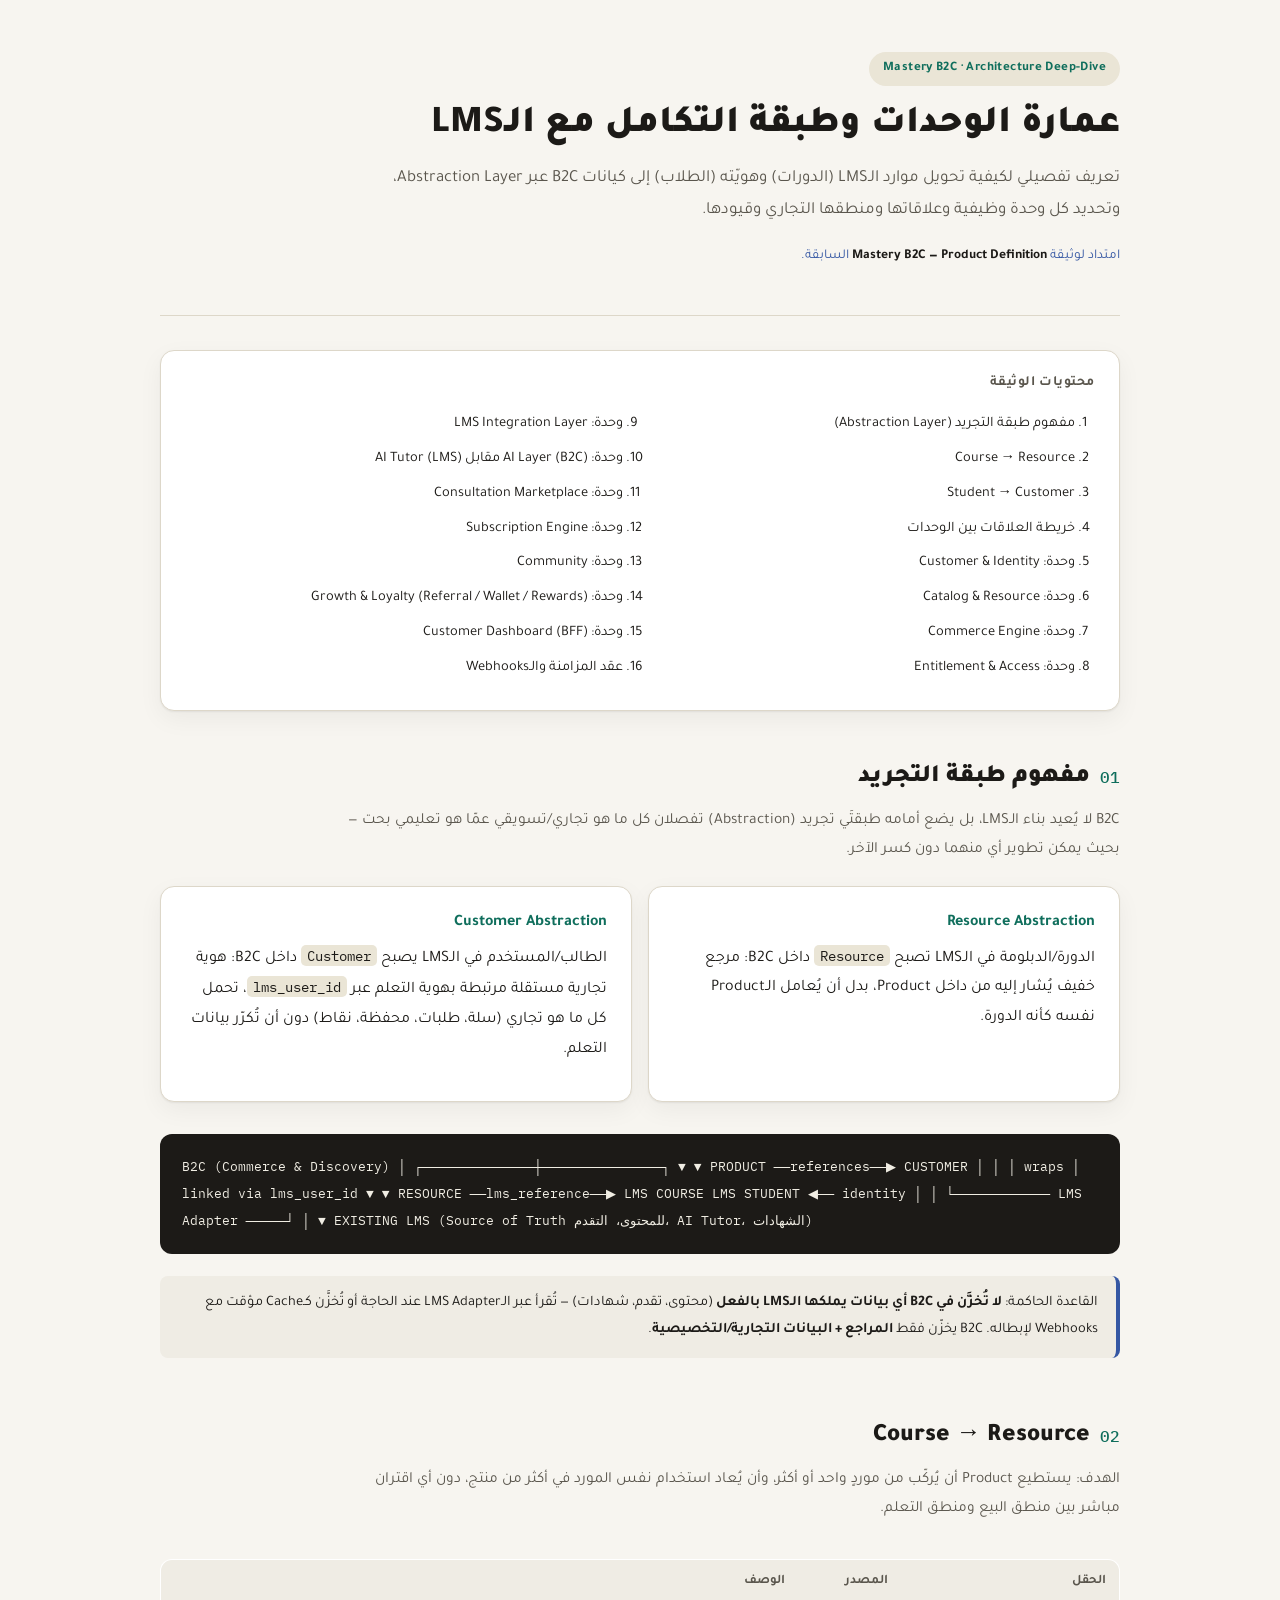
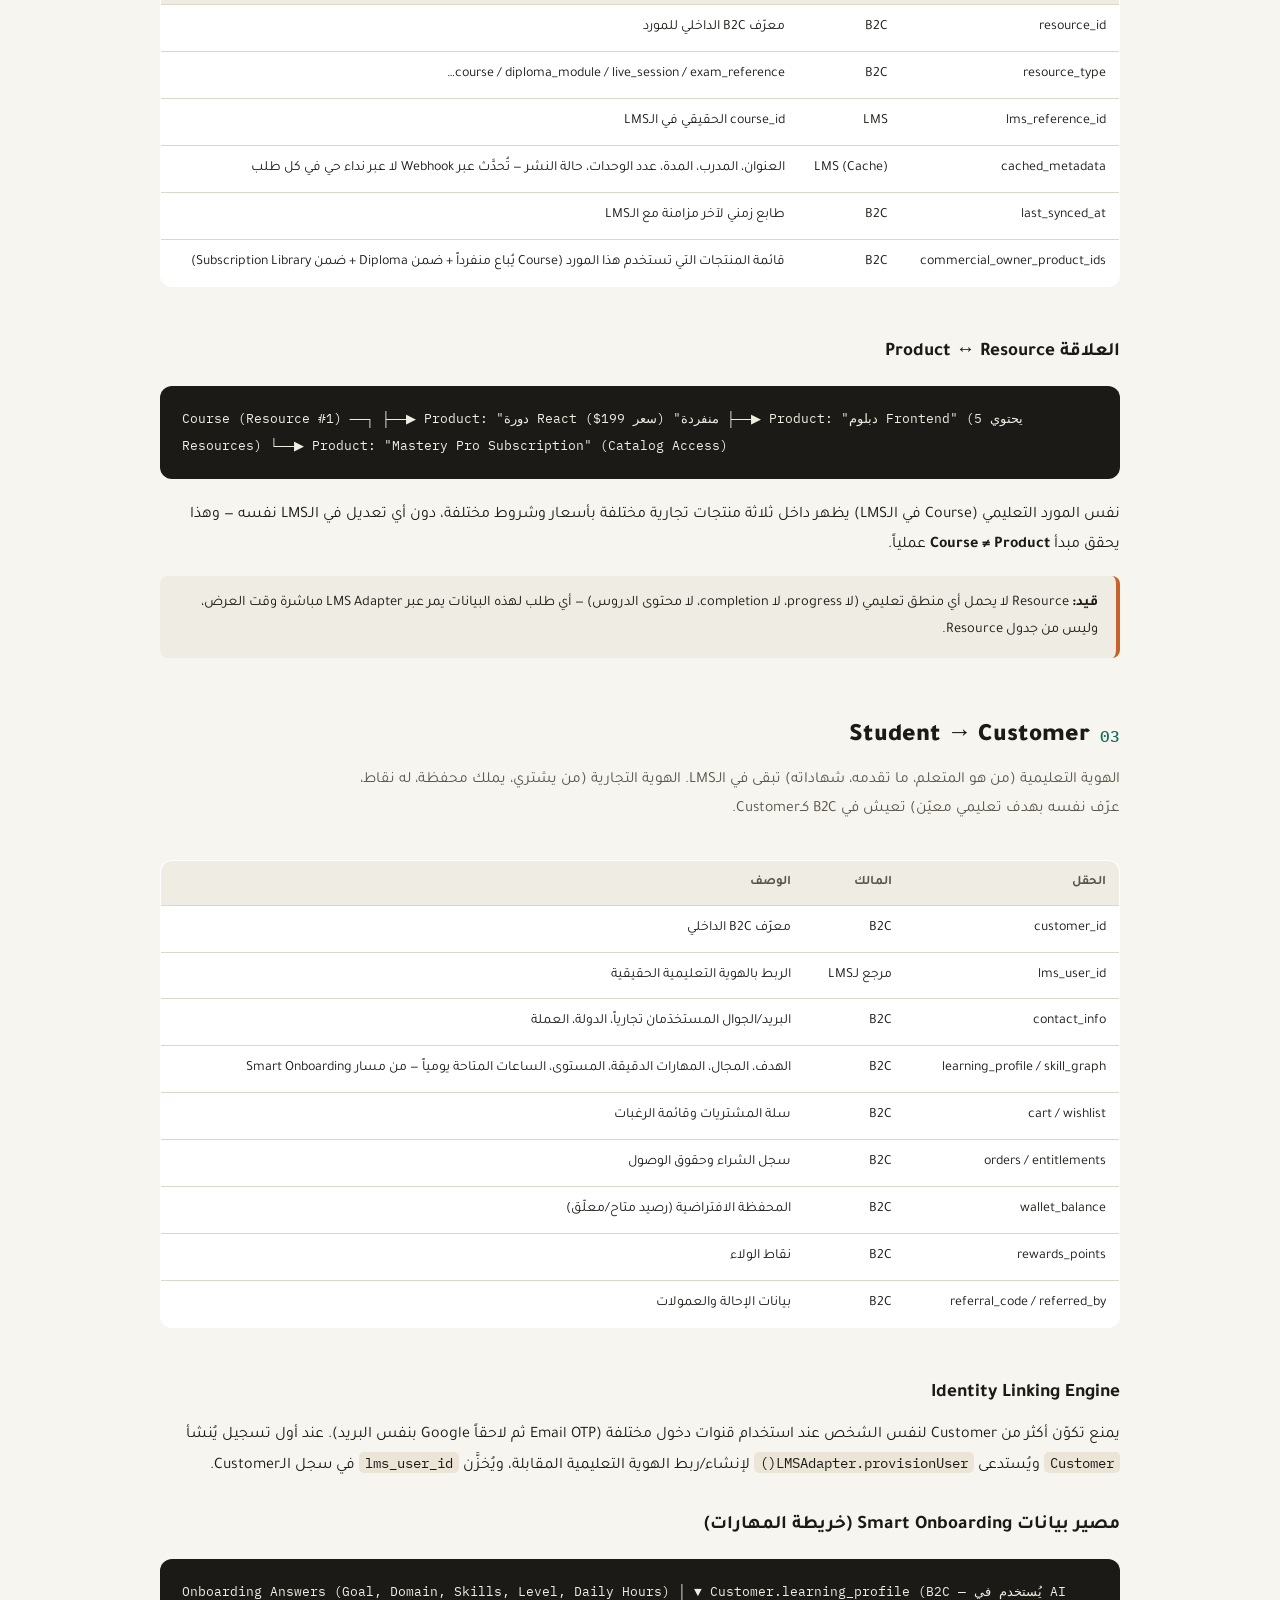
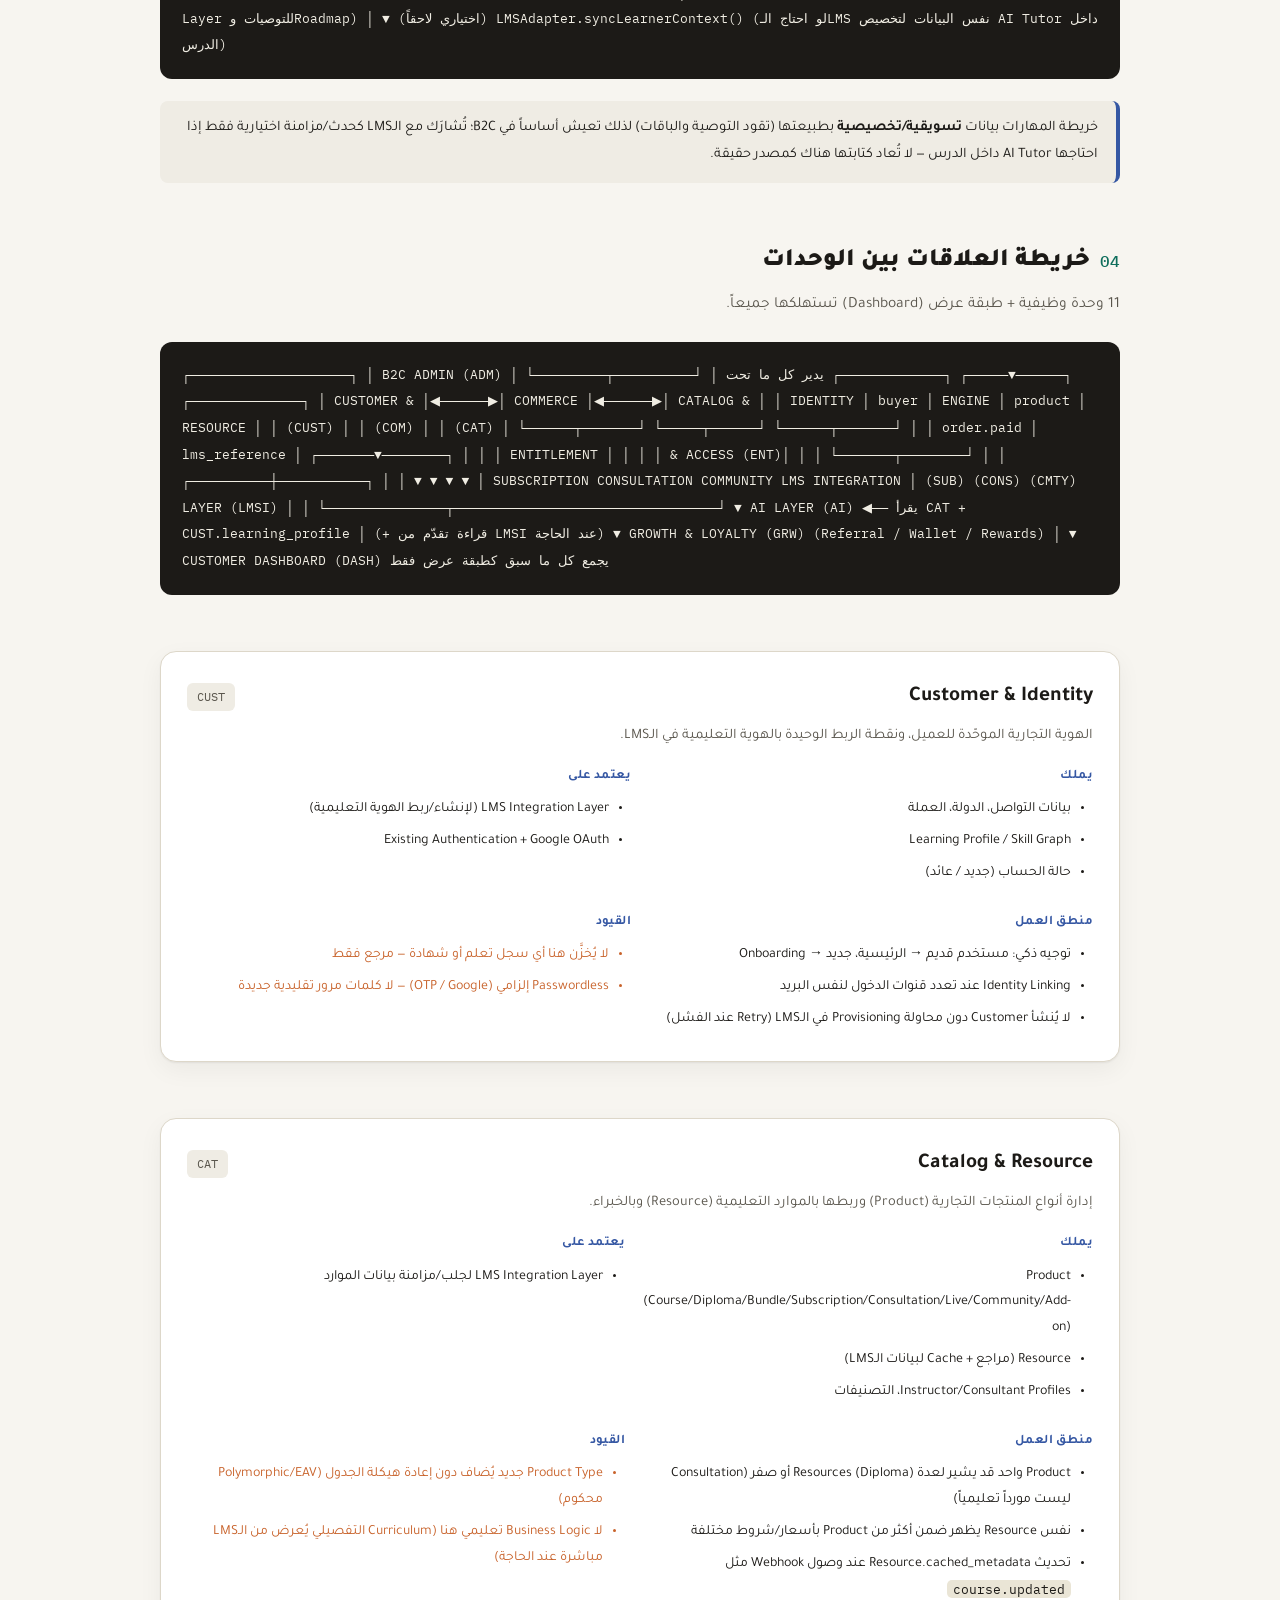
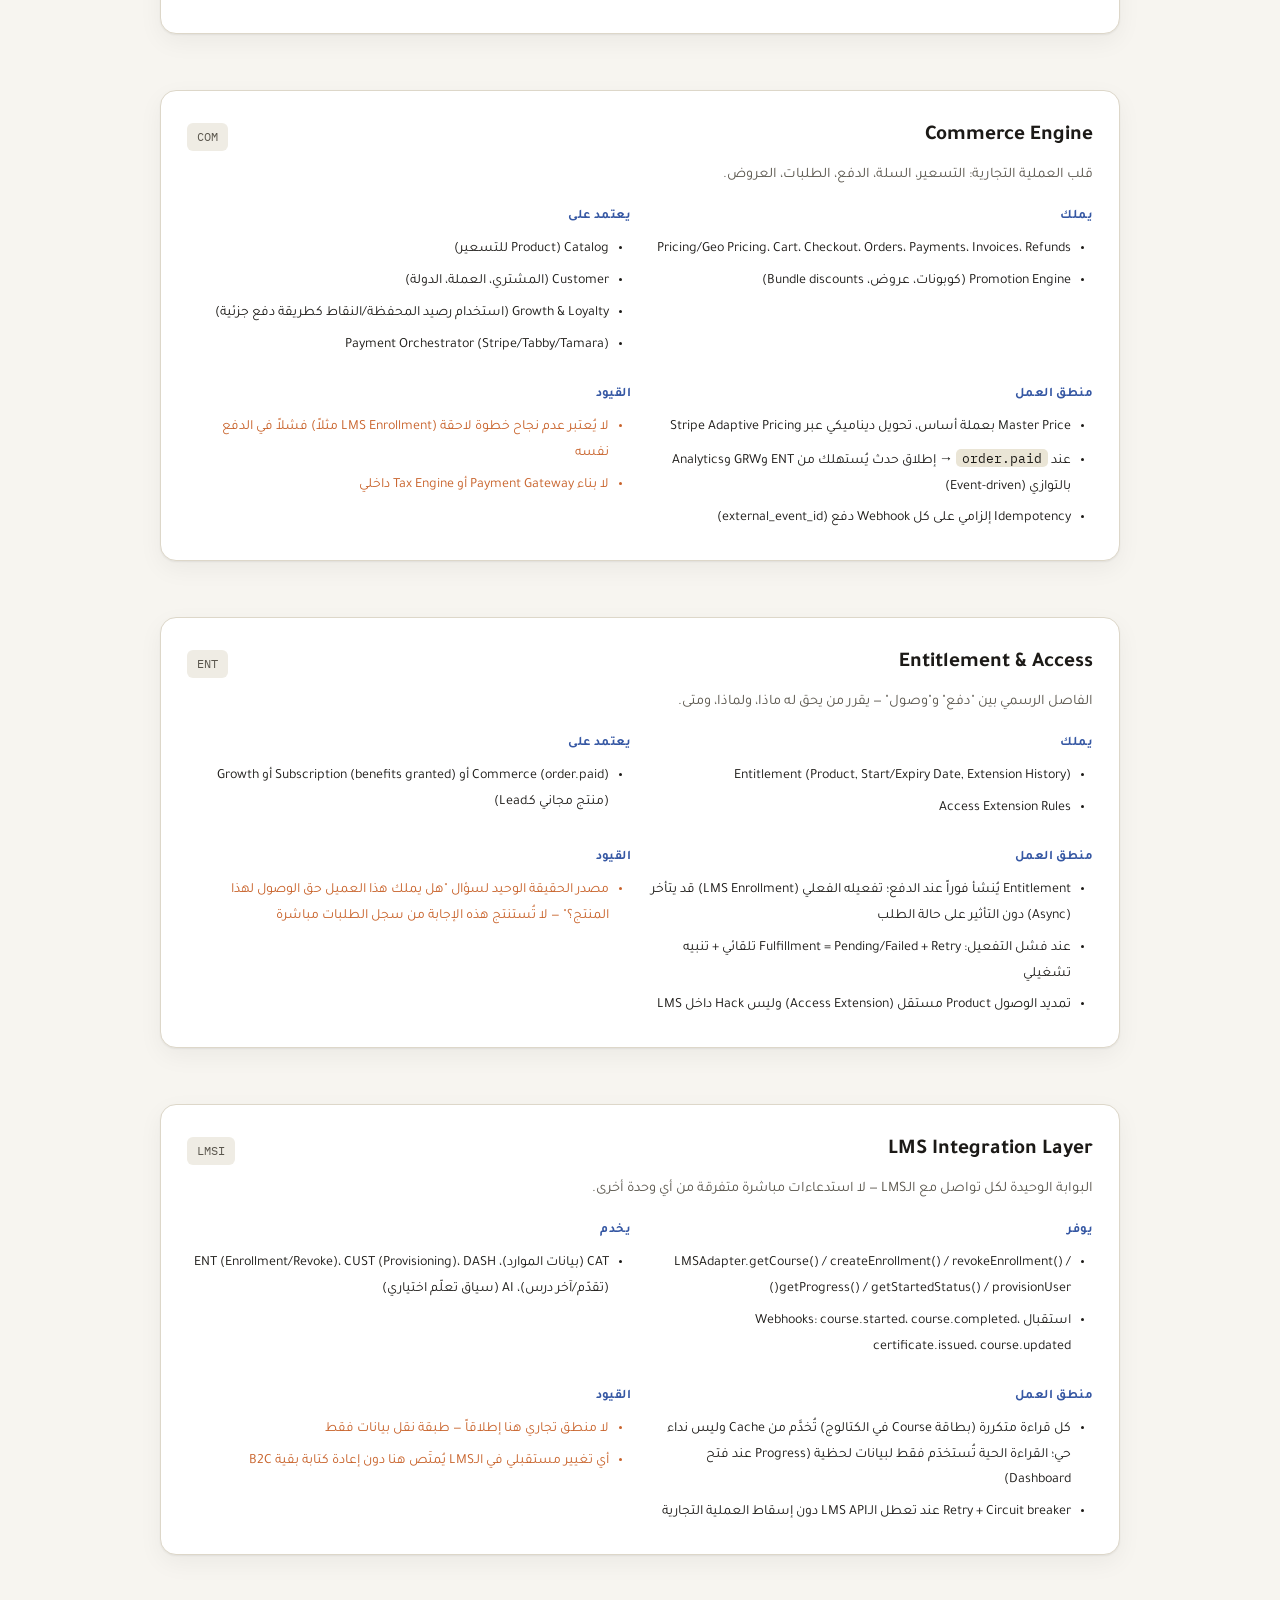
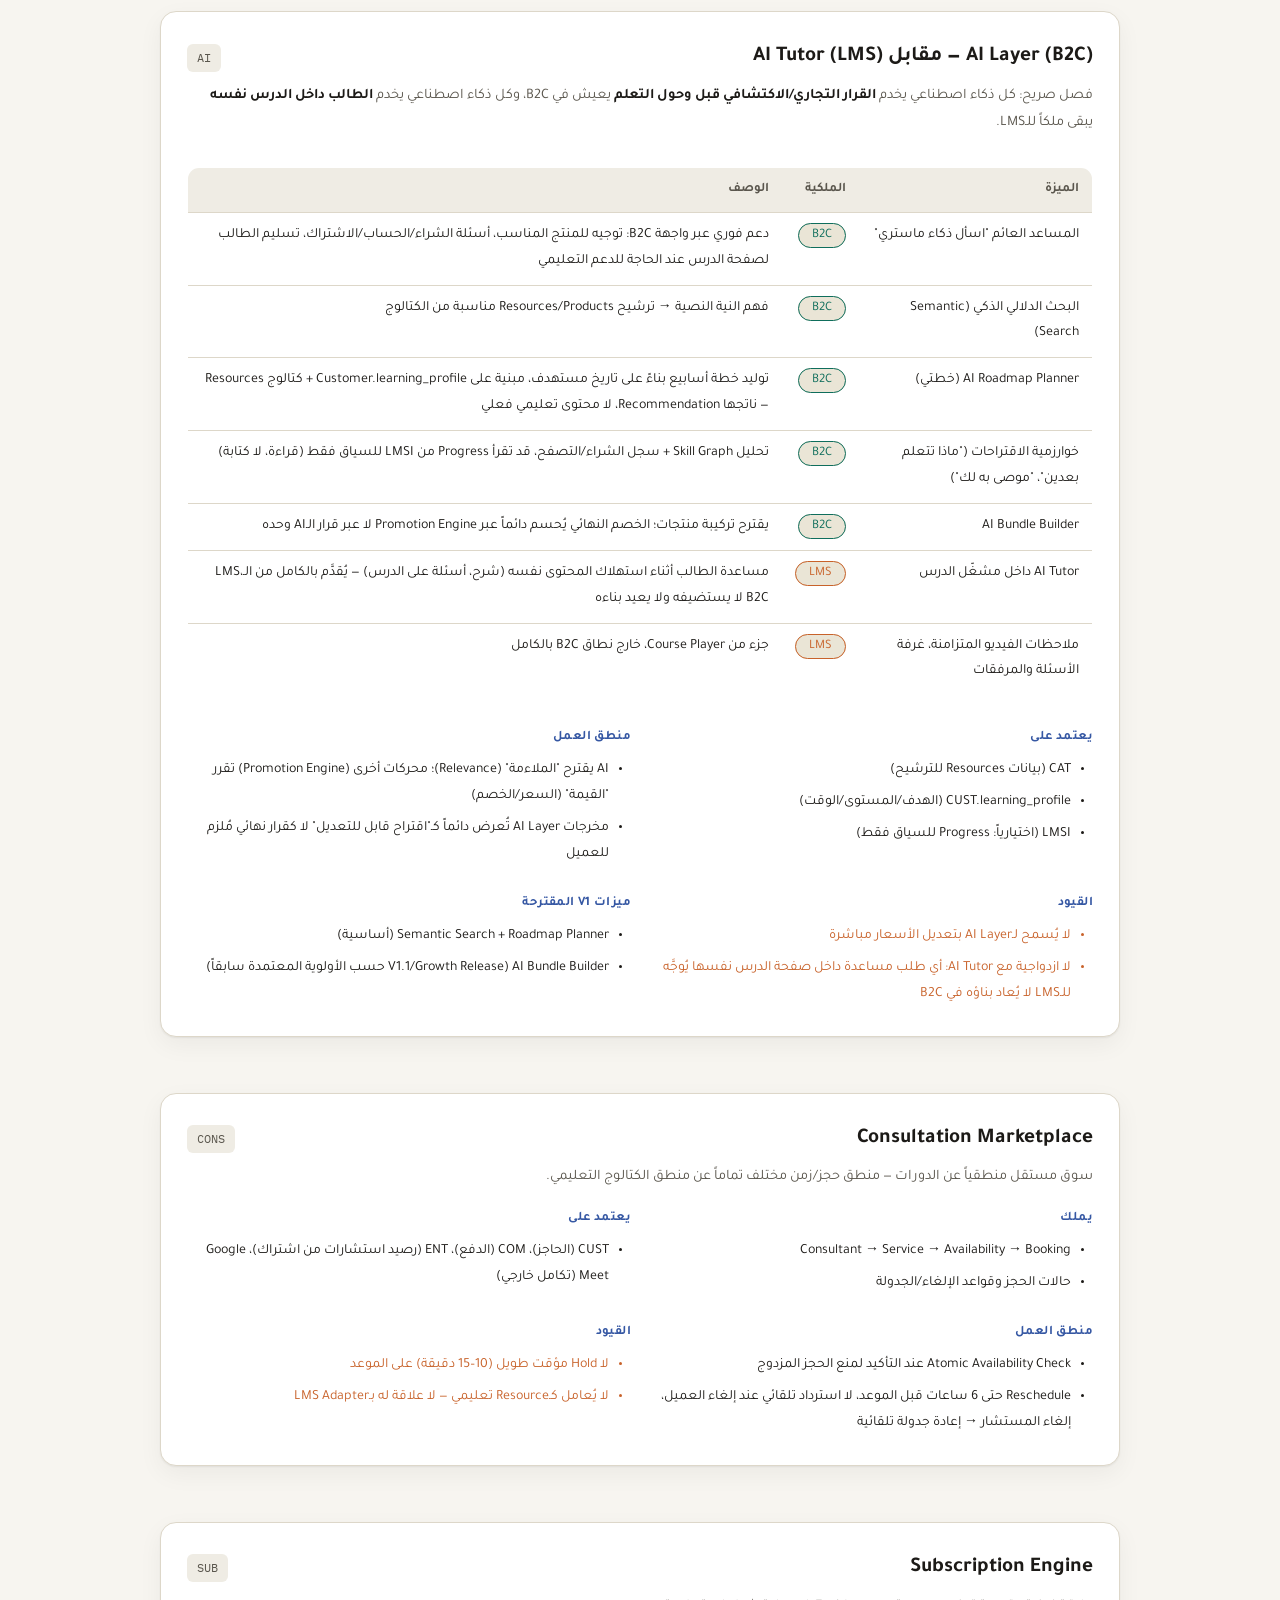
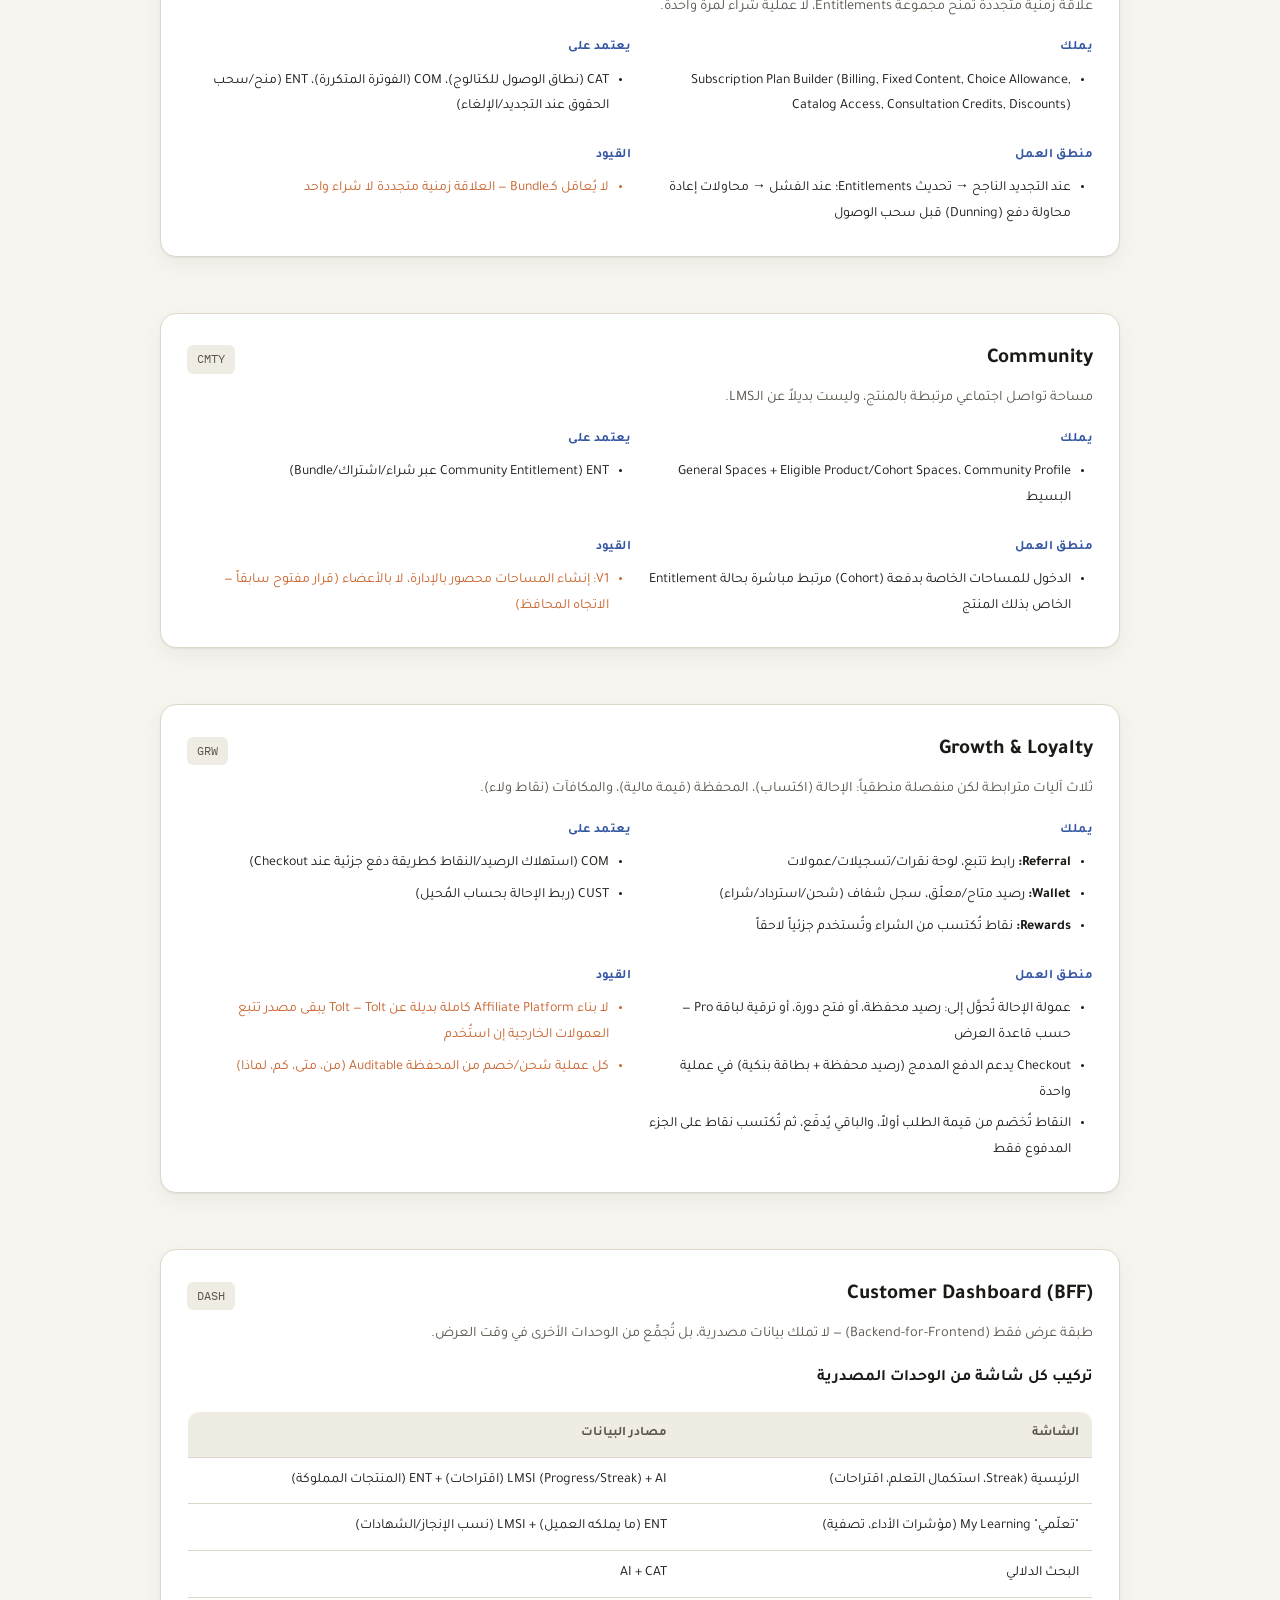
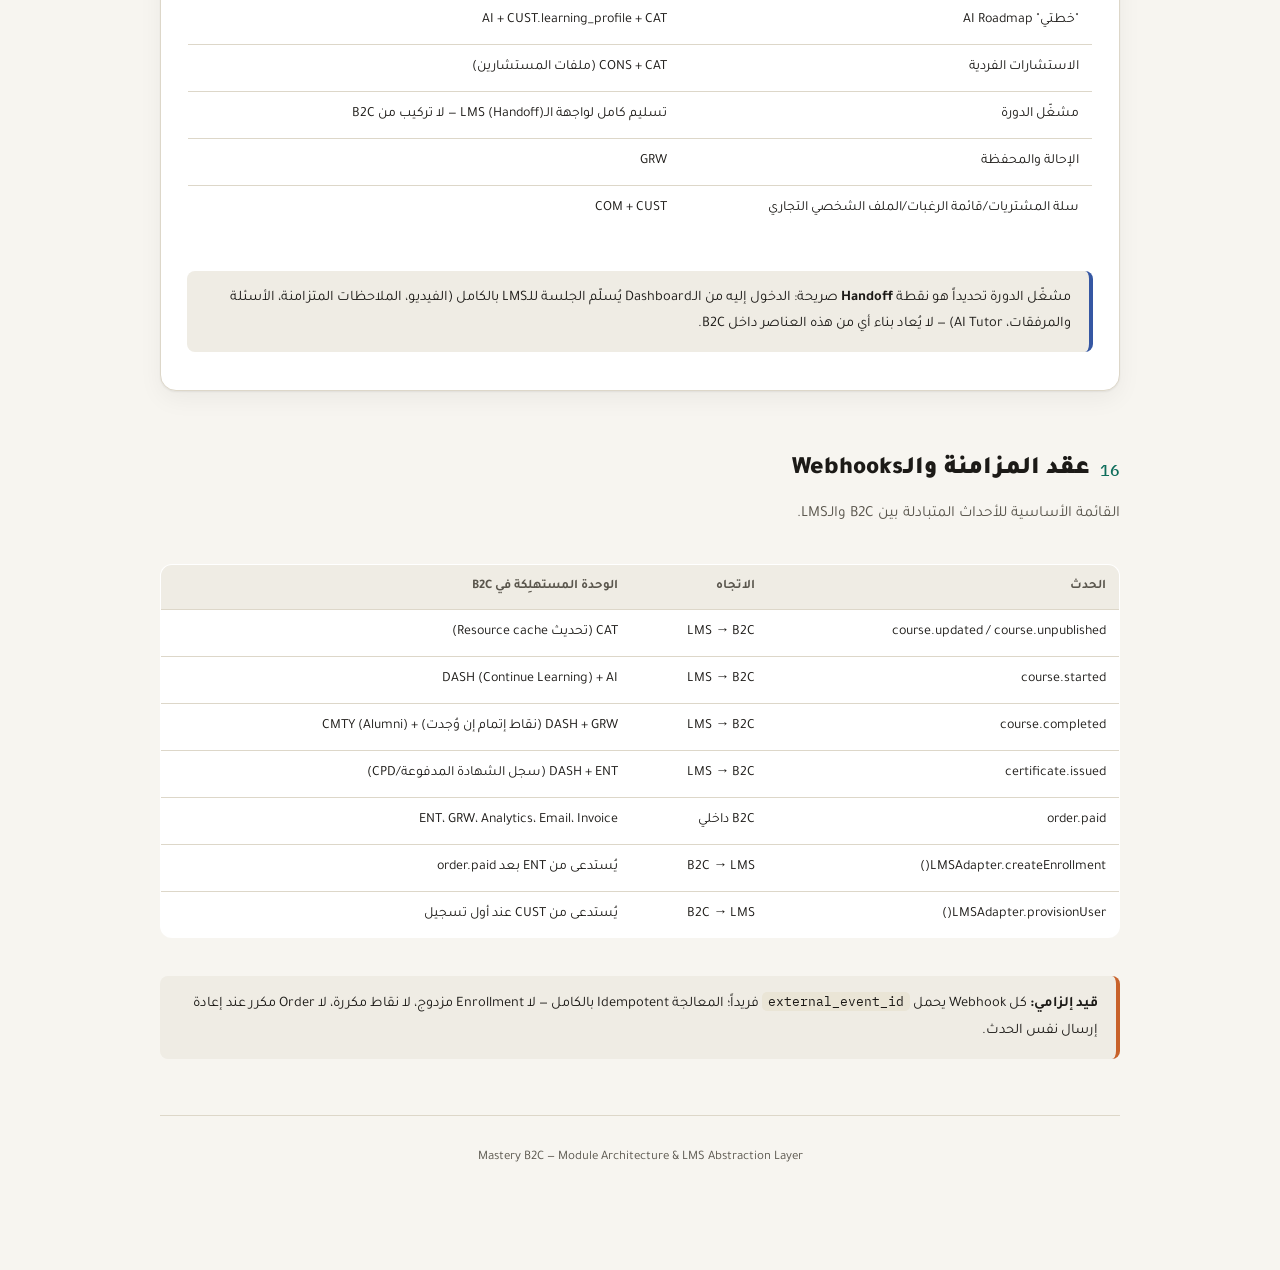
==== b2c/mastery-b2c-modules-architecture.html @ 983850b9 "adding b2c documents" ====
<!DOCTYPE html>
<html lang="ar" dir="rtl">
<head>
<meta charset="UTF-8">
<meta name="viewport" content="width=device-width, initial-scale=1.0">
<title>Mastery B2C — عمارة الوحدات وطبقة التكامل مع LMS</title>
<link rel="preconnect" href="https://fonts.googleapis.com">
<link rel="preconnect" href="https://fonts.gstatic.com" crossorigin>
<link href="https://fonts.googleapis.com/css2?family=Tajawal:wght@400;500;700;900&family=IBM+Plex+Mono:wght@400;500&display=swap" rel="stylesheet">
<style>
:root{
  --bg:#f7f5f0; --bg-elevated:#ffffff; --bg-soft:#efece4; --text:#1c1a17; --text-dim:#5a564d;
  --border:#ddd7c9; --accent:#0f6e5c; --accent-2:#c8622a; --accent-3:#3557a3; --chip-bg:#eae5d6;
  --code-bg:#1c1a17; --code-text:#f0ede3;
  --shadow: 0 1px 2px rgba(20,18,14,0.06), 0 8px 24px rgba(20,18,14,0.05);
}
:root:not([data-theme="light"]) { @media (prefers-color-scheme: dark){
  --bg:#15161a; --bg-elevated:#1d1f24; --bg-soft:#22242a; --text:#eceae4; --text-dim:#a5a29a;
  --border:#33353c; --accent:#3ecfa6; --accent-2:#f0925a; --accent-3:#87a6ee; --chip-bg:#282a31;
  --code-bg:#0f1013; --code-text:#eceae4; --shadow: 0 1px 2px rgba(0,0,0,0.3), 0 8px 30px rgba(0,0,0,0.35);
}}
:root[data-theme="dark"]{
  --bg:#15161a; --bg-elevated:#1d1f24; --bg-soft:#22242a; --text:#eceae4; --text-dim:#a5a29a;
  --border:#33353c; --accent:#3ecfa6; --accent-2:#f0925a; --accent-3:#87a6ee; --chip-bg:#282a31;
  --code-bg:#0f1013; --code-text:#eceae4; --shadow: 0 1px 2px rgba(0,0,0,0.3), 0 8px 30px rgba(0,0,0,0.35);
}
*{box-sizing:border-box;}
html,body{margin:0;padding:0;}
body{background:var(--bg);color:var(--text);font-family:'Tajawal','Segoe UI',sans-serif;line-height:1.85;font-size:16px;-webkit-font-smoothing:antialiased;}
.wrap{max-width:1000px;margin:0 auto;padding:0 20px 100px;}
header.hero{padding:52px 0 32px;border-bottom:1px solid var(--border);margin-bottom:34px;}
.kicker{display:inline-block;font-size:13px;font-weight:700;letter-spacing:.03em;color:var(--accent);background:var(--chip-bg);padding:5px 14px;border-radius:999px;margin-bottom:16px;}
h1.title{font-size:clamp(26px,4vw,38px);font-weight:900;margin:0 0 12px;line-height:1.3;}
.subtitle{color:var(--text-dim);font-size:17px;max-width:760px;margin:0 0 18px;}
.linkback{font-size:13.5px;color:var(--accent-3);}
nav.toc{background:var(--bg-elevated);border:1px solid var(--border);border-radius:14px;padding:20px 24px;margin-bottom:44px;box-shadow:var(--shadow);}
nav.toc h2{font-size:14px;text-transform:uppercase;letter-spacing:.04em;color:var(--text-dim);margin:0 0 14px;}
nav.toc ol{columns:2;margin:0;padding-inline-start:20px;font-size:14.5px;}
nav.toc li{margin-bottom:8px;}
nav.toc a{color:var(--text);text-decoration:none;}
nav.toc a:hover{color:var(--accent);}
@media(max-width:640px){ nav.toc ol{columns:1;} }
section{margin-bottom:56px;}
h2.section-title{font-size:25px;font-weight:900;margin:0 0 6px;display:flex;align-items:center;gap:10px;}
h2.section-title .num{color:var(--accent);font-family:'IBM Plex Mono',monospace;font-size:16px;font-weight:500;}
.section-lede{color:var(--text-dim);font-size:15.5px;margin:0 0 22px;max-width:780px;}
h3{font-size:19px;font-weight:700;margin:26px 0 10px;}
h4{font-size:16px;font-weight:700;margin:0 0 4px;color:var(--text);}
p{margin:0 0 14px;}
ul,ol{padding-inline-start:22px;margin:0 0 16px;}
li{margin-bottom:6px;}
strong{color:var(--text);font-weight:700;}
em.term{font-style:normal;font-family:'IBM Plex Mono',monospace;font-size:.9em;background:var(--chip-bg);padding:1px 6px;border-radius:5px;}
.card{background:var(--bg-elevated);border:1px solid var(--border);border-radius:14px;padding:22px 24px;box-shadow:var(--shadow);margin-bottom:16px;}
.grid{display:grid;gap:16px;grid-template-columns:repeat(auto-fit,minmax(260px,1fr));}
.pill-row{display:flex;flex-wrap:wrap;gap:8px;margin:10px 0 18px;}
.pill{background:var(--chip-bg);border:1px solid var(--border);padding:5px 13px;border-radius:999px;font-size:13px;color:var(--text-dim);}
.pill.b2c{border-color:var(--accent);color:var(--accent);}
.pill.lms{border-color:var(--accent-2);color:var(--accent-2);}
table{width:100%;border-collapse:collapse;margin:14px 0 22px;font-size:14px;background:var(--bg-elevated);border:1px solid var(--border);border-radius:12px;overflow:hidden;}
th,td{padding:10px 13px;text-align:right;border-bottom:1px solid var(--border);vertical-align:top;}
th{background:var(--bg-soft);font-weight:700;font-size:13px;color:var(--text-dim);}
tr:last-child td{border-bottom:none;}
.table-scroll{overflow-x:auto;border-radius:12px;}
.flow{background:var(--code-bg);color:var(--code-text);border-radius:12px;padding:20px 22px;font-family:'IBM Plex Mono',monospace;font-size:13px;line-height:2.05;overflow-x:auto;margin:16px 0 22px;direction:ltr;text-align:left;}
.flow .arrow{color:var(--accent);}
.note{border-inline-start:4px solid var(--accent-3);background:var(--bg-soft);padding:14px 18px;border-radius:8px;font-size:14.5px;margin:16px 0;}
.warn{border-inline-start:4px solid var(--accent-2);background:var(--bg-soft);padding:14px 18px;border-radius:8px;font-size:14.5px;margin:16px 0;}
footer{text-align:center;color:var(--text-dim);font-size:13px;padding-top:30px;border-top:1px solid var(--border);}

.module{background:var(--bg-elevated);border:1px solid var(--border);border-radius:16px;padding:26px 26px 22px;box-shadow:var(--shadow);margin-bottom:22px;}
.module-head{display:flex;align-items:center;justify-content:space-between;flex-wrap:wrap;gap:10px;margin-bottom:6px;}
.module-head h3{margin:0;font-size:21px;}
.module-code{font-family:'IBM Plex Mono',monospace;font-size:12px;color:var(--text-dim);background:var(--bg-soft);padding:3px 10px;border-radius:6px;}
.module-purpose{color:var(--text-dim);font-size:14.5px;margin-bottom:16px;}
.module-grid{display:grid;grid-template-columns:1fr 1fr;gap:18px;}
@media(max-width:680px){.module-grid{grid-template-columns:1fr;}}
.module-block h4{color:var(--accent-3);font-size:13px;text-transform:uppercase;letter-spacing:.03em;margin-bottom:8px;}
.module-block ul{margin-bottom:0;font-size:14px;}
.constraint{color:var(--accent-2);}
</style>
</head>
<body>
<div class="wrap">

<header class="hero">
  <span class="kicker">Mastery B2C · Architecture Deep-Dive</span>
  <h1 class="title">عمارة الوحدات وطبقة التكامل مع الـLMS</h1>
  <p class="subtitle">تعريف تفصيلي لكيفية تحويل موارد الـLMS (الدورات) وهويّته (الطلاب) إلى كيانات B2C عبر Abstraction Layer، وتحديد كل وحدة وظيفية وعلاقاتها ومنطقها التجاري وقيودها.</p>
  <p class="linkback">امتداد لوثيقة <strong>Mastery B2C — Product Definition</strong> السابقة.</p>
</header>

<nav class="toc">
  <h2>محتويات الوثيقة</h2>
  <ol>
    <li><a href="#concept">مفهوم طبقة التجريد (Abstraction Layer)</a></li>
    <li><a href="#resource">Course → Resource</a></li>
    <li><a href="#customer">Student → Customer</a></li>
    <li><a href="#map">خريطة العلاقات بين الوحدات</a></li>
    <li><a href="#m-cust">وحدة: Customer &amp; Identity</a></li>
    <li><a href="#m-cat">وحدة: Catalog &amp; Resource</a></li>
    <li><a href="#m-com">وحدة: Commerce Engine</a></li>
    <li><a href="#m-ent">وحدة: Entitlement &amp; Access</a></li>
    <li><a href="#m-lms">وحدة: LMS Integration Layer</a></li>
    <li><a href="#m-ai">وحدة: AI Layer (B2C) مقابل AI Tutor (LMS)</a></li>
    <li><a href="#m-cons">وحدة: Consultation Marketplace</a></li>
    <li><a href="#m-sub">وحدة: Subscription Engine</a></li>
    <li><a href="#m-cmty">وحدة: Community</a></li>
    <li><a href="#m-grw">وحدة: Growth &amp; Loyalty (Referral / Wallet / Rewards)</a></li>
    <li><a href="#m-dash">وحدة: Customer Dashboard (BFF)</a></li>
    <li><a href="#sync">عقد المزامنة والـWebhooks</a></li>
  </ol>
</nav>

<section id="concept">
  <h2 class="section-title"><span class="num">01</span> مفهوم طبقة التجريد</h2>
  <p class="section-lede">B2C لا يُعيد بناء الـLMS، بل يضع أمامه طبقتَي تجريد (Abstraction) تفصلان كل ما هو تجاري/تسويقي عمّا هو تعليمي بحت — بحيث يمكن تطوير أي منهما دون كسر الآخر.</p>

  <div class="grid">
    <div class="card">
      <h4 style="color:var(--accent)">Resource Abstraction</h4>
      <p>الدورة/الدبلومة في الـLMS تصبح <em class="term">Resource</em> داخل B2C: مرجع خفيف يُشار إليه من داخل Product، بدل أن يُعامل الـProduct نفسه كأنه الدورة.</p>
    </div>
    <div class="card">
      <h4 style="color:var(--accent)">Customer Abstraction</h4>
      <p>الطالب/المستخدم في الـLMS يصبح <em class="term">Customer</em> داخل B2C: هوية تجارية مستقلة مرتبطة بهوية التعلم عبر <em class="term">lms_user_id</em>، تحمل كل ما هو تجاري (سلة، طلبات، محفظة، نقاط) دون أن تُكرّر بيانات التعلم.</p>
    </div>
  </div>

  <div class="flow">                B2C (Commerce & Discovery)
                       │
        ┌──────────────┼───────────────┐
        ▼                              ▼
     PRODUCT  ──references──▶      CUSTOMER
        │                              │
        │ wraps                       │ linked via lms_user_id
        ▼                              ▼
     RESOURCE ──lms_reference──▶   LMS COURSE      LMS STUDENT ◀── identity
        │                              │
        └──────────── LMS Adapter ─────┘
                       │
                       ▼
              EXISTING LMS (Source of Truth
              للمحتوى، التقدم، AI Tutor، الشهادات)</div>

  <div class="note">القاعدة الحاكمة: <strong>لا تُخزَّن في B2C أي بيانات يملكها الـLMS بالفعل</strong> (محتوى، تقدم، شهادات) — تُقرأ عبر الـLMS Adapter عند الحاجة أو تُخزَّن كـCache مؤقت مع Webhooks لإبطاله. B2C يخزّن فقط <strong>المراجع + البيانات التجارية/التخصيصية</strong>.</div>
</section>

<section id="resource">
  <h2 class="section-title"><span class="num">02</span> Course → Resource</h2>
  <p class="section-lede">الهدف: يستطيع Product أن يُركّب من موردٍ واحد أو أكثر، وأن يُعاد استخدام نفس المورد في أكثر من منتج، دون أي اقتران مباشر بين منطق البيع ومنطق التعلم.</p>

  <div class="table-scroll"><table>
    <thead><tr><th>الحقل</th><th>المصدر</th><th>الوصف</th></tr></thead>
    <tbody>
      <tr><td>resource_id</td><td>B2C</td><td>معرّف B2C الداخلي للمورد</td></tr>
      <tr><td>resource_type</td><td>B2C</td><td>course / diploma_module / live_session / exam_reference…</td></tr>
      <tr><td>lms_reference_id</td><td>LMS</td><td>course_id الحقيقي في الـLMS</td></tr>
      <tr><td>cached_metadata</td><td>LMS (Cache)</td><td>العنوان، المدرب، المدة، عدد الوحدات، حالة النشر — تُحدَّث عبر Webhook لا عبر نداء حي في كل طلب</td></tr>
      <tr><td>last_synced_at</td><td>B2C</td><td>طابع زمني لآخر مزامنة مع الـLMS</td></tr>
      <tr><td>commercial_owner_product_ids</td><td>B2C</td><td>قائمة المنتجات التي تستخدم هذا المورد (Course يُباع منفرداً + ضمن Diploma + ضمن Subscription Library)</td></tr>
    </tbody>
  </table></div>

  <h3>العلاقة Product ↔ Resource</h3>
  <div class="flow">Course (Resource #1)  ──┐
                        ├──▶ Product: "دورة React منفردة"      (سعر 199$)
                        ├──▶ Product: "دبلوم Frontend"          (يحتوي 5 Resources)
                        └──▶ Product: "Mastery Pro Subscription" (Catalog Access)</div>
  <p>نفس المورد التعليمي (Course في الـLMS) يظهر داخل ثلاثة منتجات تجارية مختلفة بأسعار وشروط مختلفة، دون أي تعديل في الـLMS نفسه — وهذا يحقق مبدأ <strong>Course ≠ Product</strong> عملياً.</p>

  <div class="warn"><strong>قيد:</strong> Resource لا يحمل أي منطق تعليمي (لا progress، لا completion، لا محتوى الدروس) — أي طلب لهذه البيانات يمر عبر LMS Adapter مباشرة وقت العرض، وليس من جدول Resource.</div>
</section>

<section id="customer">
  <h2 class="section-title"><span class="num">03</span> Student → Customer</h2>
  <p class="section-lede">الهوية التعليمية (من هو المتعلم، ما تقدمه، شهاداته) تبقى في الـLMS. الهوية التجارية (من يشتري، يملك محفظة، له نقاط، عرّف نفسه بهدف تعليمي معيّن) تعيش في B2C كـCustomer.</p>

  <div class="table-scroll"><table>
    <thead><tr><th>الحقل</th><th>المالك</th><th>الوصف</th></tr></thead>
    <tbody>
      <tr><td>customer_id</td><td>B2C</td><td>معرّف B2C الداخلي</td></tr>
      <tr><td>lms_user_id</td><td>مرجع لـLMS</td><td>الربط بالهوية التعليمية الحقيقية</td></tr>
      <tr><td>contact_info</td><td>B2C</td><td>البريد/الجوال المستخدَمان تجارياً، الدولة، العملة</td></tr>
      <tr><td>learning_profile / skill_graph</td><td>B2C</td><td>الهدف، المجال، المهارات الدقيقة، المستوى، الساعات المتاحة يومياً — من مسار Smart Onboarding</td></tr>
      <tr><td>cart / wishlist</td><td>B2C</td><td>سلة المشتريات وقائمة الرغبات</td></tr>
      <tr><td>orders / entitlements</td><td>B2C</td><td>سجل الشراء وحقوق الوصول</td></tr>
      <tr><td>wallet_balance</td><td>B2C</td><td>المحفظة الافتراضية (رصيد متاح/معلّق)</td></tr>
      <tr><td>rewards_points</td><td>B2C</td><td>نقاط الولاء</td></tr>
      <tr><td>referral_code / referred_by</td><td>B2C</td><td>بيانات الإحالة والعمولات</td></tr>
    </tbody>
  </table></div>

  <h3>Identity Linking Engine</h3>
  <p>يمنع تكوّن أكثر من Customer لنفس الشخص عند استخدام قنوات دخول مختلفة (Email OTP ثم لاحقاً Google بنفس البريد). عند أول تسجيل يُنشأ <em class="term">Customer</em> ويُستدعى <em class="term">LMSAdapter.provisionUser()</em> لإنشاء/ربط الهوية التعليمية المقابلة، ويُخزَّن <em class="term">lms_user_id</em> في سجل الـCustomer.</p>

  <h3>مصير بيانات Smart Onboarding (خريطة المهارات)</h3>
  <div class="flow">Onboarding Answers (Goal, Domain, Skills, Level, Daily Hours)
        │
        ▼
 Customer.learning_profile   (B2C — يُستخدم في AI Layer للتوصيات وRoadmap)
        │
        ▼ (اختياري لاحقاً)
 LMSAdapter.syncLearnerContext()   (لو احتاج الـLMS نفس البيانات لتخصيص AI Tutor داخل الدرس)</div>
  <div class="note">خريطة المهارات بيانات <strong>تسويقية/تخصيصية</strong> بطبيعتها (تقود التوصية والباقات) لذلك تعيش أساساً في B2C؛ تُشارَك مع الـLMS كحدث/مزامنة اختيارية فقط إذا احتاجها AI Tutor داخل الدرس — لا تُعاد كتابتها هناك كمصدر حقيقة.</div>
</section>

<section id="map">
  <h2 class="section-title"><span class="num">04</span> خريطة العلاقات بين الوحدات</h2>
  <p class="section-lede">11 وحدة وظيفية + طبقة عرض (Dashboard) تستهلكها جميعاً.</p>
  <div class="flow">                         ┌────────────────────┐
                         │   B2C ADMIN (ADM)  │
                         └─────────┬──────────┘
                                   │ يدير كل ما تحت
     ┌─────────────┐        ┌─────▼──────┐        ┌──────────────┐
     │ CUSTOMER &   │◀──────▶│  COMMERCE  │◀──────▶│  CATALOG &   │
     │ IDENTITY     │  buyer │   ENGINE   │ product │  RESOURCE    │
     │ (CUST)       │        │   (COM)    │         │  (CAT)       │
     └──────┬───────┘        └─────┬──────┘         └──────┬───────┘
            │                      │ order.paid            │ lms_reference
            │              ┌───────▼────────┐               │
            │              │  ENTITLEMENT   │               │
            │              │  & ACCESS (ENT)│               │
            │              └───────┬────────┘               │
            │           ┌──────────┼───────────┐             │
            │           ▼          ▼           ▼             ▼
            │     SUBSCRIPTION CONSULTATION COMMUNITY   LMS INTEGRATION
            │        (SUB)        (CONS)      (CMTY)       LAYER (LMSI)
            │                                                 │
            └───────────────┬─────────────────────────────────┘
                             ▼
                        AI LAYER (AI)  ◀── يقرأ CAT + CUST.learning_profile
                             │              (+ قراءة تقدّم من LMSI عند الحاجة)
                             ▼
                    GROWTH & LOYALTY (GRW)
                    (Referral / Wallet / Rewards)
                             │
                             ▼
                  CUSTOMER DASHBOARD (DASH)
                 يجمع كل ما سبق كطبقة عرض فقط</div>
</section>

<section id="m-cust">
  <div class="module">
    <div class="module-head"><h3>Customer &amp; Identity</h3><span class="module-code">CUST</span></div>
    <p class="module-purpose">الهوية التجارية الموحّدة للعميل، ونقطة الربط الوحيدة بالهوية التعليمية في الـLMS.</p>
    <div class="module-grid">
      <div class="module-block"><h4>يملك</h4><ul><li>بيانات التواصل، الدولة، العملة</li><li>Learning Profile / Skill Graph</li><li>حالة الحساب (جديد / عائد)</li></ul></div>
      <div class="module-block"><h4>يعتمد على</h4><ul><li>LMS Integration Layer (لإنشاء/ربط الهوية التعليمية)</li><li>Existing Authentication + Google OAuth</li></ul></div>
      <div class="module-block"><h4>منطق العمل</h4><ul><li>توجيه ذكي: مستخدم قديم → الرئيسية، جديد → Onboarding</li><li>Identity Linking عند تعدد قنوات الدخول لنفس البريد</li><li>لا يُنشأ Customer دون محاولة Provisioning في الـLMS (Retry عند الفشل)</li></ul></div>
      <div class="module-block"><h4>القيود</h4><ul><li class="constraint">لا يُخزَّن هنا أي سجل تعلم أو شهادة — مرجع فقط</li><li class="constraint">Passwordless إلزامي (OTP / Google) — لا كلمات مرور تقليدية جديدة</li></ul></div>
    </div>
  </div>
</section>

<section id="m-cat">
  <div class="module">
    <div class="module-head"><h3>Catalog &amp; Resource</h3><span class="module-code">CAT</span></div>
    <p class="module-purpose">إدارة أنواع المنتجات التجارية (Product) وربطها بالموارد التعليمية (Resource) وبالخبراء.</p>
    <div class="module-grid">
      <div class="module-block"><h4>يملك</h4><ul><li>Product (Course/Diploma/Bundle/Subscription/Consultation/Live/Community/Add-on)</li><li>Resource (مراجع + Cache لبيانات الـLMS)</li><li>Instructor/Consultant Profiles، التصنيفات</li></ul></div>
      <div class="module-block"><h4>يعتمد على</h4><ul><li>LMS Integration Layer لجلب/مزامنة بيانات الموارد</li></ul></div>
      <div class="module-block"><h4>منطق العمل</h4><ul><li>Product واحد قد يشير لعدة Resources (Diploma) أو صفر (Consultation ليست مورداً تعليمياً)</li><li>نفس Resource يظهر ضمن أكثر من Product بأسعار/شروط مختلفة</li><li>تحديث Resource.cached_metadata عند وصول Webhook مثل <em class="term">course.updated</em></li></ul></div>
      <div class="module-block"><h4>القيود</h4><ul><li class="constraint">Product Type جديد يُضاف دون إعادة هيكلة الجدول (Polymorphic/EAV محكوم)</li><li class="constraint">لا Business Logic تعليمي هنا (Curriculum التفصيلي يُعرض من الـLMS مباشرة عند الحاجة)</li></ul></div>
    </div>
  </div>
</section>

<section id="m-com">
  <div class="module">
    <div class="module-head"><h3>Commerce Engine</h3><span class="module-code">COM</span></div>
    <p class="module-purpose">قلب العملية التجارية: التسعير، السلة، الدفع، الطلبات، العروض.</p>
    <div class="module-grid">
      <div class="module-block"><h4>يملك</h4><ul><li>Pricing/Geo Pricing، Cart، Checkout، Orders، Payments، Invoices، Refunds</li><li>Promotion Engine (كوبونات، عروض، Bundle discounts)</li></ul></div>
      <div class="module-block"><h4>يعتمد على</h4><ul><li>Catalog (Product للتسعير)</li><li>Customer (المشتري، العملة، الدولة)</li><li>Growth &amp; Loyalty (استخدام رصيد المحفظة/النقاط كطريقة دفع جزئية)</li><li>Payment Orchestrator (Stripe/Tabby/Tamara)</li></ul></div>
      <div class="module-block"><h4>منطق العمل</h4><ul><li>Master Price بعملة أساس، تحويل ديناميكي عبر Stripe Adaptive Pricing</li><li>عند <em class="term">order.paid</em> → إطلاق حدث يُستهلك من ENT وGRW وAnalytics بالتوازي (Event-driven)</li><li>Idempotency إلزامي على كل Webhook دفع (external_event_id)</li></ul></div>
      <div class="module-block"><h4>القيود</h4><ul><li class="constraint">لا يُعتبر عدم نجاح خطوة لاحقة (LMS Enrollment مثلاً) فشلاً في الدفع نفسه</li><li class="constraint">لا بناء Payment Gateway أو Tax Engine داخلي</li></ul></div>
    </div>
  </div>
</section>

<section id="m-ent">
  <div class="module">
    <div class="module-head"><h3>Entitlement &amp; Access</h3><span class="module-code">ENT</span></div>
    <p class="module-purpose">الفاصل الرسمي بين "دفع" و"وصول" — يقرر من يحق له ماذا، ولماذا، ومتى.</p>
    <div class="module-grid">
      <div class="module-block"><h4>يملك</h4><ul><li>Entitlement (Product, Start/Expiry Date, Extension History)</li><li>Access Extension Rules</li></ul></div>
      <div class="module-block"><h4>يعتمد على</h4><ul><li>Commerce (order.paid) أو Subscription (benefits granted) أو Growth (منتج مجاني كـLead)</li></ul></div>
      <div class="module-block"><h4>منطق العمل</h4><ul><li>Entitlement يُنشأ فوراً عند الدفع؛ تفعيله الفعلي (LMS Enrollment) قد يتأخر (Async) دون التأثير على حالة الطلب</li><li>عند فشل التفعيل: Fulfillment = Pending/Failed + Retry تلقائي + تنبيه تشغيلي</li><li>تمديد الوصول Product مستقل (Access Extension) وليس Hack داخل LMS</li></ul></div>
      <div class="module-block"><h4>القيود</h4><ul><li class="constraint">مصدر الحقيقة الوحيد لسؤال "هل يملك هذا العميل حق الوصول لهذا المنتج؟" — لا تُستنتج هذه الإجابة من سجل الطلبات مباشرة</li></ul></div>
    </div>
  </div>
</section>

<section id="m-lms">
  <div class="module">
    <div class="module-head"><h3>LMS Integration Layer</h3><span class="module-code">LMSI</span></div>
    <p class="module-purpose">البوابة الوحيدة لكل تواصل مع الـLMS — لا استدعاءات مباشرة متفرقة من أي وحدة أخرى.</p>
    <div class="module-grid">
      <div class="module-block"><h4>يوفر</h4><ul><li>LMSAdapter.getCourse() / createEnrollment() / revokeEnrollment() / getProgress() / getStartedStatus() / provisionUser()</li><li>استقبال Webhooks: course.started، course.completed، certificate.issued، course.updated</li></ul></div>
      <div class="module-block"><h4>يخدم</h4><ul><li>CAT (بيانات الموارد)، ENT (Enrollment/Revoke)، CUST (Provisioning)، DASH (تقدّم/آخر درس)، AI (سياق تعلّم اختياري)</li></ul></div>
      <div class="module-block"><h4>منطق العمل</h4><ul><li>كل قراءة متكررة (بطاقة Course في الكتالوج) تُخدَّم من Cache وليس نداء حي؛ القراءة الحية تُستخدَم فقط لبيانات لحظية (Progress عند فتح Dashboard)</li><li>Retry + Circuit breaker عند تعطل الـLMS API دون إسقاط العملية التجارية</li></ul></div>
      <div class="module-block"><h4>القيود</h4><ul><li class="constraint">لا منطق تجاري هنا إطلاقاً — طبقة نقل بيانات فقط</li><li class="constraint">أي تغيير مستقبلي في الـLMS يُمتَص هنا دون إعادة كتابة بقية B2C</li></ul></div>
    </div>
  </div>
</section>

<section id="m-ai">
  <div class="module">
    <div class="module-head"><h3>AI Layer (B2C) — مقابل AI Tutor (LMS)</h3><span class="module-code">AI</span></div>
    <p class="module-purpose">فصل صريح: كل ذكاء اصطناعي يخدم <strong>القرار التجاري/الاكتشافي قبل وحول التعلم</strong> يعيش في B2C، وكل ذكاء اصطناعي يخدم <strong>الطالب داخل الدرس نفسه</strong> يبقى ملكاً للـLMS.</p>

    <div class="table-scroll"><table>
      <thead><tr><th>الميزة</th><th>الملكية</th><th>الوصف</th></tr></thead>
      <tbody>
        <tr><td>المساعد العائم "اسأل ذكاء ماستري"</td><td><span class="pill b2c">B2C</span></td><td>دعم فوري عبر واجهة B2C: توجيه للمنتج المناسب، أسئلة الشراء/الحساب/الاشتراك، تسليم الطالب لصفحة الدرس عند الحاجة للدعم التعليمي</td></tr>
        <tr><td>البحث الدلالي الذكي (Semantic Search)</td><td><span class="pill b2c">B2C</span></td><td>فهم النية النصية → ترشيح Resources/Products مناسبة من الكتالوج</td></tr>
        <tr><td>AI Roadmap Planner (خطتي)</td><td><span class="pill b2c">B2C</span></td><td>توليد خطة أسابيع بناءً على تاريخ مستهدف، مبنية على Customer.learning_profile + كتالوج Resources — ناتجها Recommendation، لا محتوى تعليمي فعلي</td></tr>
        <tr><td>خوارزمية الاقتراحات ("ماذا تتعلم بعدين"، "موصى به لك")</td><td><span class="pill b2c">B2C</span></td><td>تحليل Skill Graph + سجل الشراء/التصفح، قد تقرأ Progress من LMSI للسياق فقط (قراءة، لا كتابة)</td></tr>
        <tr><td>AI Bundle Builder</td><td><span class="pill b2c">B2C</span></td><td>يقترح تركيبة منتجات؛ الخصم النهائي يُحسم دائماً عبر Promotion Engine لا عبر قرار الـAI وحده</td></tr>
        <tr><td>AI Tutor داخل مشغّل الدرس</td><td><span class="pill lms">LMS</span></td><td>مساعدة الطالب أثناء استهلاك المحتوى نفسه (شرح، أسئلة على الدرس) — يُقدَّم بالكامل من الـLMS، B2C لا يستضيفه ولا يعيد بناءه</td></tr>
        <tr><td>ملاحظات الفيديو المتزامنة، غرفة الأسئلة والمرفقات</td><td><span class="pill lms">LMS</span></td><td>جزء من Course Player، خارج نطاق B2C بالكامل</td></tr>
      </tbody>
    </table></div>

    <div class="module-grid" style="margin-top:8px">
      <div class="module-block"><h4>يعتمد على</h4><ul><li>CAT (بيانات Resources للترشيح)</li><li>CUST.learning_profile (الهدف/المستوى/الوقت)</li><li>LMSI (اختيارياً: Progress للسياق فقط)</li></ul></div>
      <div class="module-block"><h4>منطق العمل</h4><ul><li>AI يقترح "الملاءمة" (Relevance)؛ محركات أخرى (Promotion Engine) تقرر "القيمة" (السعر/الخصم)</li><li>مخرجات AI Layer تُعرض دائماً كـ"اقتراح قابل للتعديل" لا كقرار نهائي مُلزم للعميل</li></ul></div>
      <div class="module-block"><h4>القيود</h4><ul><li class="constraint">لا يُسمح لـAI Layer بتعديل الأسعار مباشرة</li><li class="constraint">لا ازدواجية مع AI Tutor: أي طلب مساعدة داخل صفحة الدرس نفسها يُوجَّه للـLMS لا يُعاد بناؤه في B2C</li></ul></div>
      <div class="module-block"><h4>ميزات V1 المقترحة</h4><ul><li>Semantic Search + Roadmap Planner (أساسية)</li><li>AI Bundle Builder (V1.1/Growth Release حسب الأولوية المعتمدة سابقاً)</li></ul></div>
    </div>
  </div>
</section>

<section id="m-cons">
  <div class="module">
    <div class="module-head"><h3>Consultation Marketplace</h3><span class="module-code">CONS</span></div>
    <p class="module-purpose">سوق مستقل منطقياً عن الدورات — منطق حجز/زمن مختلف تماماً عن منطق الكتالوج التعليمي.</p>
    <div class="module-grid">
      <div class="module-block"><h4>يملك</h4><ul><li>Consultant → Service → Availability → Booking</li><li>حالات الحجز وقواعد الإلغاء/الجدولة</li></ul></div>
      <div class="module-block"><h4>يعتمد على</h4><ul><li>CUST (الحاجز)، COM (الدفع)، ENT (رصيد استشارات من اشتراك)، Google Meet (تكامل خارجي)</li></ul></div>
      <div class="module-block"><h4>منطق العمل</h4><ul><li>Atomic Availability Check عند التأكيد لمنع الحجز المزدوج</li><li>Reschedule حتى 6 ساعات قبل الموعد، لا استرداد تلقائي عند إلغاء العميل، إلغاء المستشار → إعادة جدولة تلقائية</li></ul></div>
      <div class="module-block"><h4>القيود</h4><ul><li class="constraint">لا Hold مؤقت طويل (10–15 دقيقة) على الموعد</li><li class="constraint">لا يُعامل كـResource تعليمي — لا علاقة له بـLMS Adapter</li></ul></div>
    </div>
  </div>
</section>

<section id="m-sub">
  <div class="module">
    <div class="module-head"><h3>Subscription Engine</h3><span class="module-code">SUB</span></div>
    <p class="module-purpose">علاقة زمنية متجددة تمنح مجموعة Entitlements، لا عملية شراء لمرة واحدة.</p>
    <div class="module-grid">
      <div class="module-block"><h4>يملك</h4><ul><li>Subscription Plan Builder (Billing, Fixed Content, Choice Allowance, Catalog Access, Consultation Credits, Discounts)</li></ul></div>
      <div class="module-block"><h4>يعتمد على</h4><ul><li>CAT (نطاق الوصول للكتالوج)، COM (الفوترة المتكررة)، ENT (منح/سحب الحقوق عند التجديد/الإلغاء)</li></ul></div>
      <div class="module-block"><h4>منطق العمل</h4><ul><li>عند التجديد الناجح → تحديث Entitlements؛ عند الفشل → محاولات إعادة محاولة دفع (Dunning) قبل سحب الوصول</li></ul></div>
      <div class="module-block"><h4>القيود</h4><ul><li class="constraint">لا يُعامَل كـBundle — العلاقة زمنية متجددة لا شراء واحد</li></ul></div>
    </div>
  </div>
</section>

<section id="m-cmty">
  <div class="module">
    <div class="module-head"><h3>Community</h3><span class="module-code">CMTY</span></div>
    <p class="module-purpose">مساحة تواصل اجتماعي مرتبطة بالمنتج، وليست بديلاً عن الـLMS.</p>
    <div class="module-grid">
      <div class="module-block"><h4>يملك</h4><ul><li>General Spaces + Eligible Product/Cohort Spaces، Community Profile البسيط</li></ul></div>
      <div class="module-block"><h4>يعتمد على</h4><ul><li>ENT (Community Entitlement عبر شراء/اشتراك/Bundle)</li></ul></div>
      <div class="module-block"><h4>منطق العمل</h4><ul><li>الدخول للمساحات الخاصة بدفعة (Cohort) مرتبط مباشرة بحالة Entitlement الخاص بذلك المنتج</li></ul></div>
      <div class="module-block"><h4>القيود</h4><ul><li class="constraint">V1: إنشاء المساحات محصور بالإدارة، لا بالأعضاء (قرار مفتوح سابقاً — الاتجاه المحافظ)</li></ul></div>
    </div>
  </div>
</section>

<section id="m-grw">
  <div class="module">
    <div class="module-head"><h3>Growth &amp; Loyalty</h3><span class="module-code">GRW</span></div>
    <p class="module-purpose">ثلاث آليات مترابطة لكن منفصلة منطقياً: الإحالة (اكتساب)، المحفظة (قيمة مالية)، والمكافآت (نقاط ولاء).</p>
    <div class="module-grid">
      <div class="module-block"><h4>يملك</h4><ul><li><strong>Referral:</strong> رابط تتبع، لوحة نقرات/تسجيلات/عمولات</li><li><strong>Wallet:</strong> رصيد متاح/معلّق، سجل شفاف (شحن/استرداد/شراء)</li><li><strong>Rewards:</strong> نقاط تُكتسب من الشراء وتُستخدم جزئياً لاحقاً</li></ul></div>
      <div class="module-block"><h4>يعتمد على</h4><ul><li>COM (استهلاك الرصيد/النقاط كطريقة دفع جزئية عند Checkout)</li><li>CUST (ربط الإحالة بحساب المُحيل)</li></ul></div>
      <div class="module-block"><h4>منطق العمل</h4><ul><li>عمولة الإحالة تُحوَّل إلى: رصيد محفظة، أو فتح دورة، أو ترقية لباقة Pro — حسب قاعدة العرض</li><li>Checkout يدعم الدفع المدمج (رصيد محفظة + بطاقة بنكية) في عملية واحدة</li><li>النقاط تُخصَم من قيمة الطلب أولاً، والباقي يُدفَع، ثم تُكتسب نقاط على الجزء المدفوع فقط</li></ul></div>
      <div class="module-block"><h4>القيود</h4><ul><li class="constraint">لا بناء Affiliate Platform كاملة بديلة عن Tolt — Tolt يبقى مصدر تتبع العمولات الخارجية إن استُخدم</li><li class="constraint">كل عملية شحن/خصم من المحفظة Auditable (من، متى، كم، لماذا)</li></ul></div>
    </div>
  </div>
</section>

<section id="m-dash">
  <div class="module">
    <div class="module-head"><h3>Customer Dashboard (BFF)</h3><span class="module-code">DASH</span></div>
    <p class="module-purpose">طبقة عرض فقط (Backend-for-Frontend) — لا تملك بيانات مصدرية، بل تُجمِّع من الوحدات الأخرى في وقت العرض.</p>

    <h4 style="margin-top:14px">تركيب كل شاشة من الوحدات المصدرية</h4>
    <div class="table-scroll"><table>
      <thead><tr><th>الشاشة</th><th>مصادر البيانات</th></tr></thead>
      <tbody>
        <tr><td>الرئيسية (Streak، استكمال التعلم، اقتراحات)</td><td>LMSI (Progress/Streak) + AI (اقتراحات) + ENT (المنتجات المملوكة)</td></tr>
        <tr><td>"تعلّمي" My Learning (مؤشرات الأداء، تصفية)</td><td>ENT (ما يملكه العميل) + LMSI (نسب الإنجاز/الشهادات)</td></tr>
        <tr><td>البحث الدلالي</td><td>AI + CAT</td></tr>
        <tr><td>"خطتي" AI Roadmap</td><td>AI + CUST.learning_profile + CAT</td></tr>
        <tr><td>الاستشارات الفردية</td><td>CONS + CAT (ملفات المستشارين)</td></tr>
        <tr><td>مشغّل الدورة</td><td>تسليم كامل لواجهة الـLMS (Handoff) — لا تركيب من B2C</td></tr>
        <tr><td>الإحالة والمحفظة</td><td>GRW</td></tr>
        <tr><td>سلة المشتريات/قائمة الرغبات/الملف الشخصي التجاري</td><td>COM + CUST</td></tr>
      </tbody>
    </table></div>

    <div class="note">مشغّل الدورة تحديداً هو نقطة <strong>Handoff</strong> صريحة: الدخول إليه من الـDashboard يُسلّم الجلسة للـLMS بالكامل (الفيديو، الملاحظات المتزامنة، الأسئلة والمرفقات، AI Tutor) — لا يُعاد بناء أي من هذه العناصر داخل B2C.</div>
  </div>
</section>

<section id="sync">
  <h2 class="section-title"><span class="num">16</span> عقد المزامنة والـWebhooks</h2>
  <p class="section-lede">القائمة الأساسية للأحداث المتبادلة بين B2C والـLMS.</p>
  <div class="table-scroll"><table>
    <thead><tr><th>الحدث</th><th>الاتجاه</th><th>الوحدة المستهلِكة في B2C</th></tr></thead>
    <tbody>
      <tr><td>course.updated / course.unpublished</td><td>LMS → B2C</td><td>CAT (تحديث Resource cache)</td></tr>
      <tr><td>course.started</td><td>LMS → B2C</td><td>DASH (Continue Learning) + AI</td></tr>
      <tr><td>course.completed</td><td>LMS → B2C</td><td>DASH + GRW (نقاط إتمام إن وُجدت) + CMTY (Alumni)</td></tr>
      <tr><td>certificate.issued</td><td>LMS → B2C</td><td>DASH + ENT (سجل الشهادة المدفوعة/CPD)</td></tr>
      <tr><td>order.paid</td><td>B2C داخلي</td><td>ENT، GRW، Analytics، Email، Invoice</td></tr>
      <tr><td>LMSAdapter.createEnrollment()</td><td>B2C → LMS</td><td>يُستدعى من ENT بعد order.paid</td></tr>
      <tr><td>LMSAdapter.provisionUser()</td><td>B2C → LMS</td><td>يُستدعى من CUST عند أول تسجيل</td></tr>
    </tbody>
  </table></div>
  <div class="warn"><strong>قيد إلزامي:</strong> كل Webhook يحمل <em class="term">external_event_id</em> فريداً؛ المعالجة Idempotent بالكامل — لا Enrollment مزدوج، لا نقاط مكررة، لا Order مكرر عند إعادة إرسال نفس الحدث.</div>
</section>

<footer>
  Mastery B2C — Module Architecture &amp; LMS Abstraction Layer
</footer>
</div>
</body>
</html>
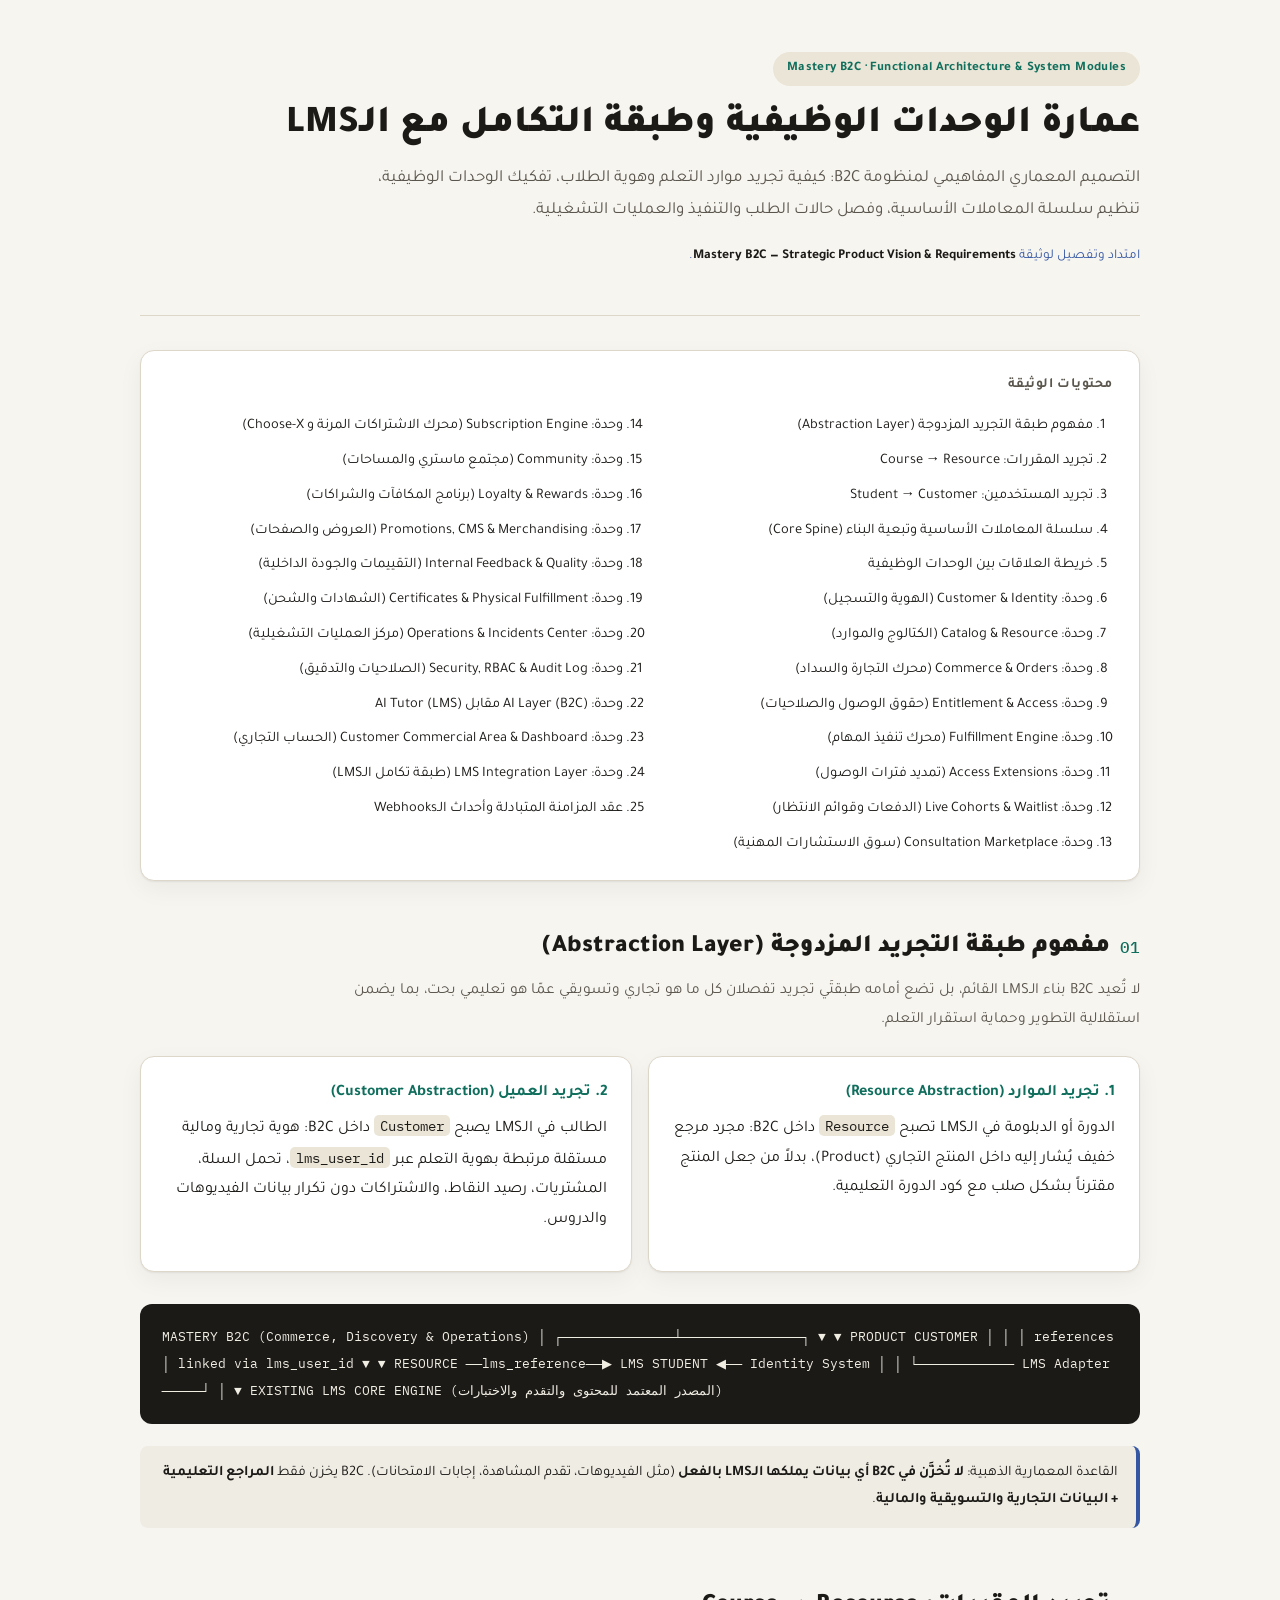
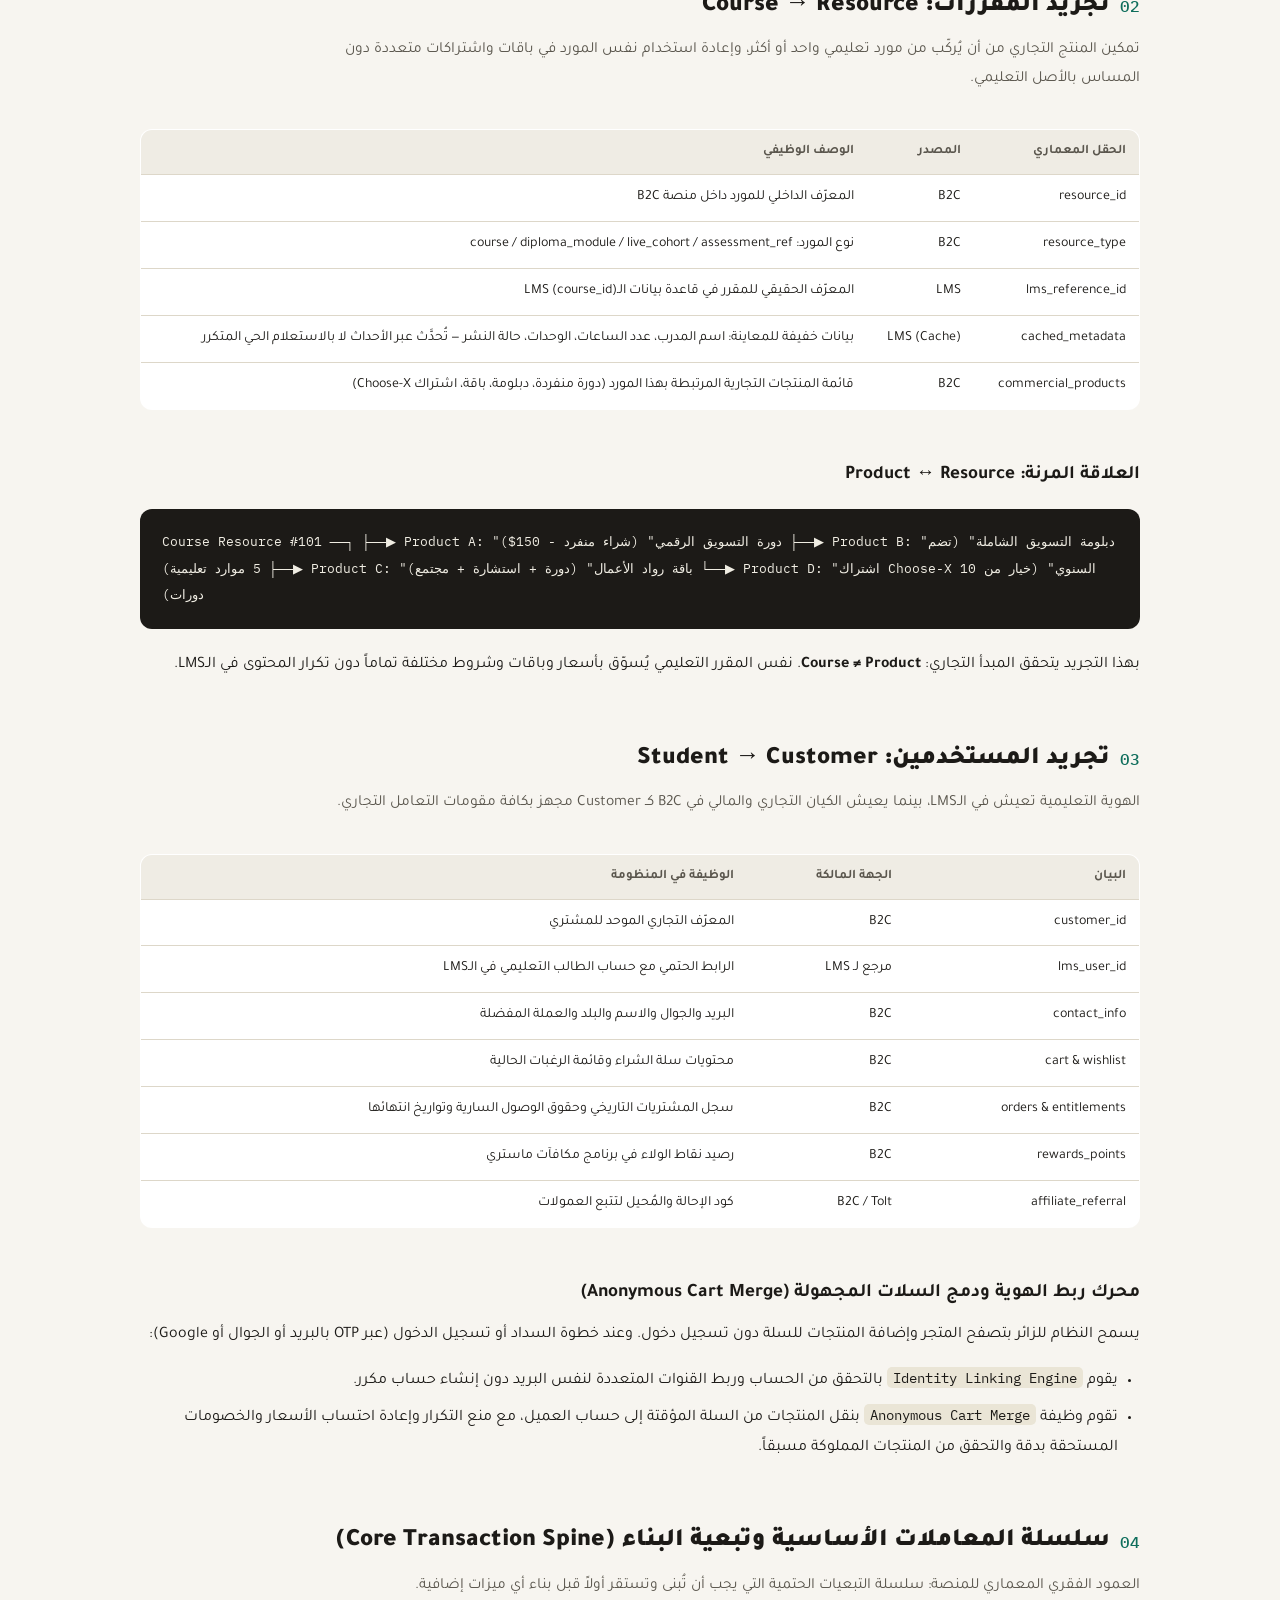
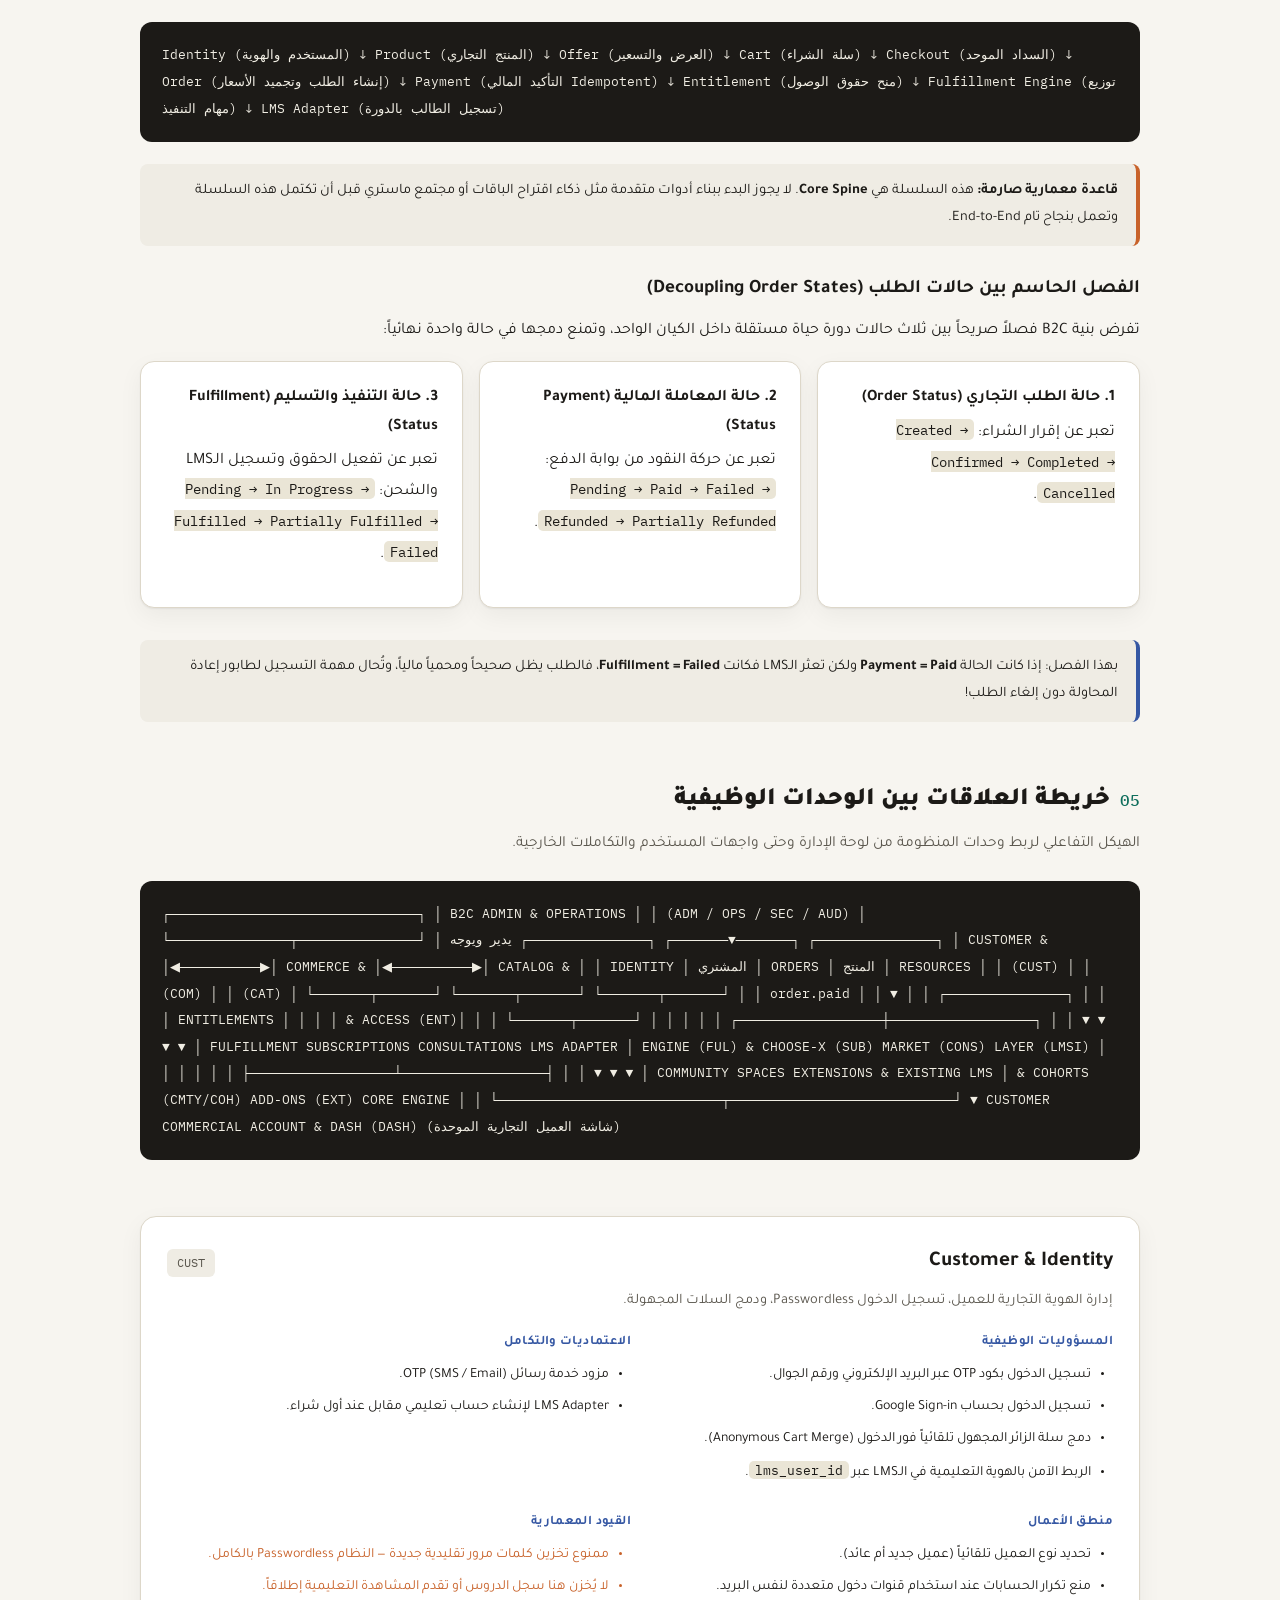
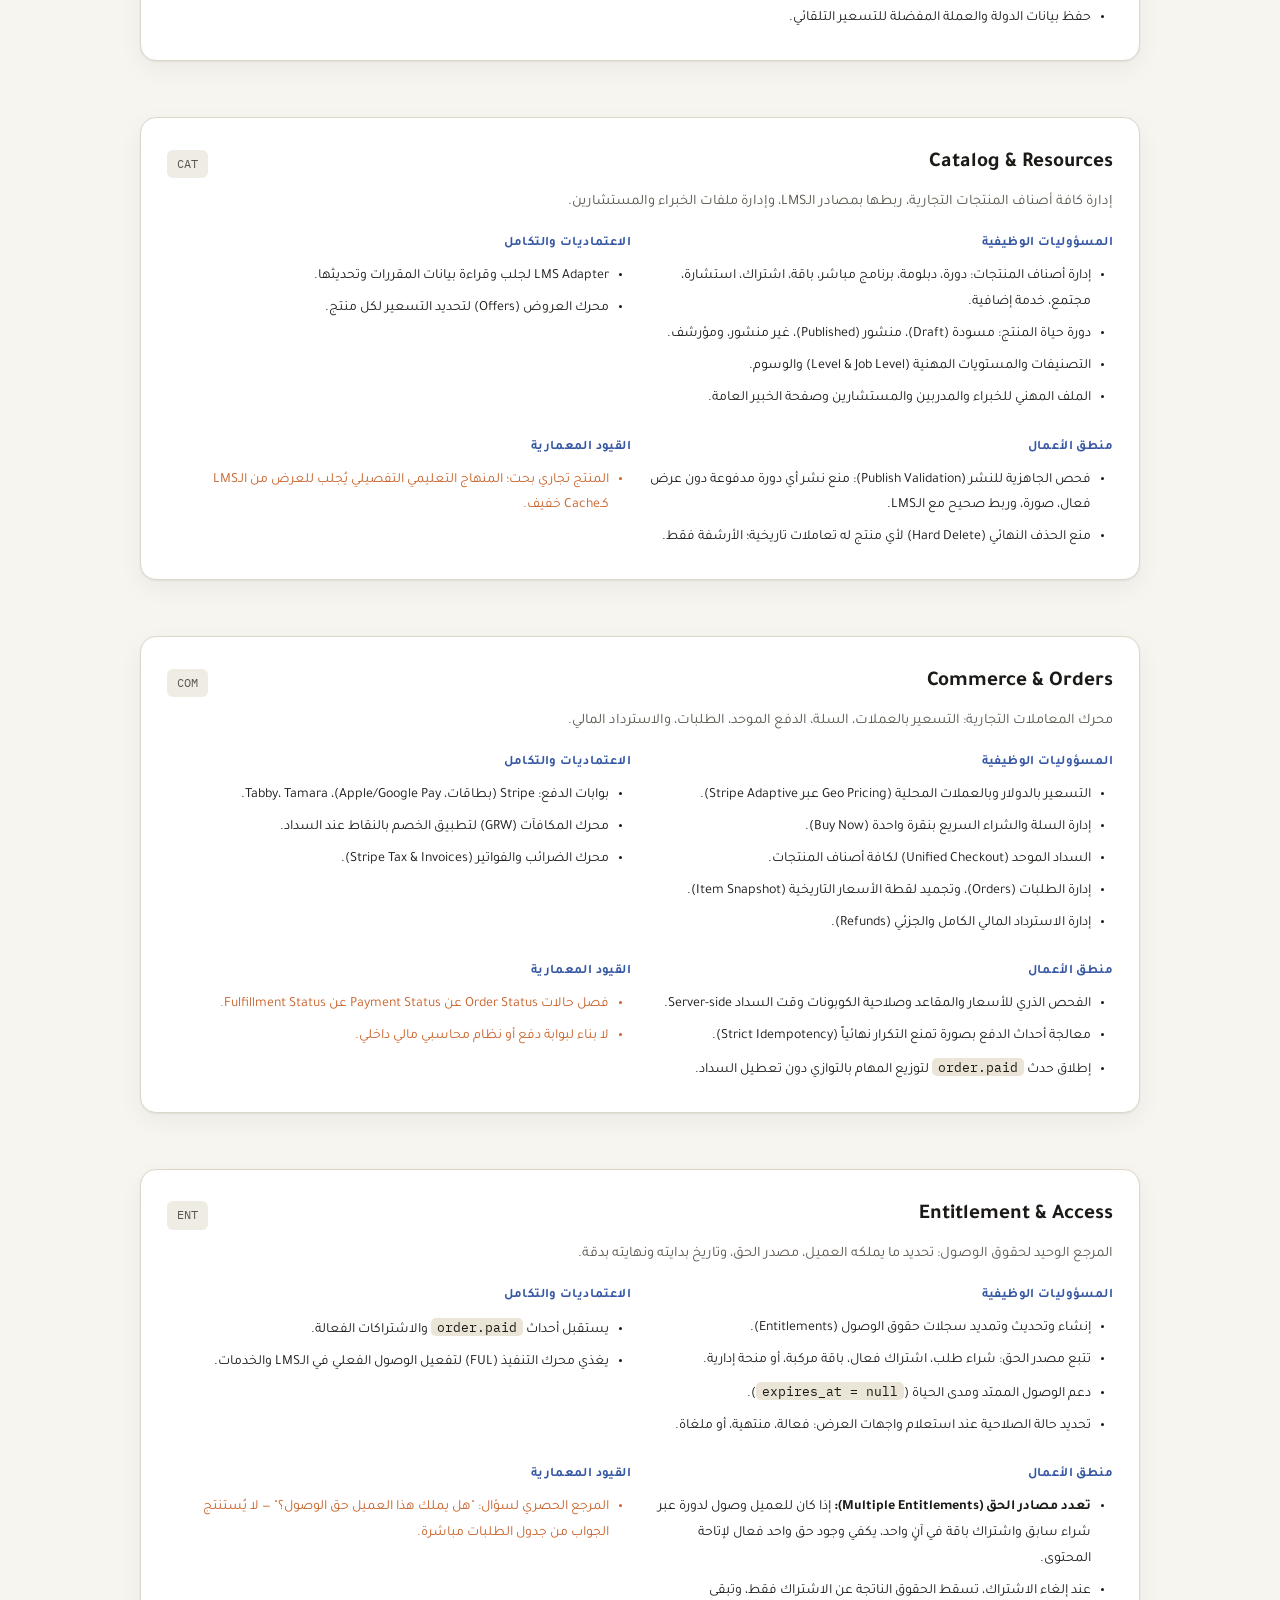
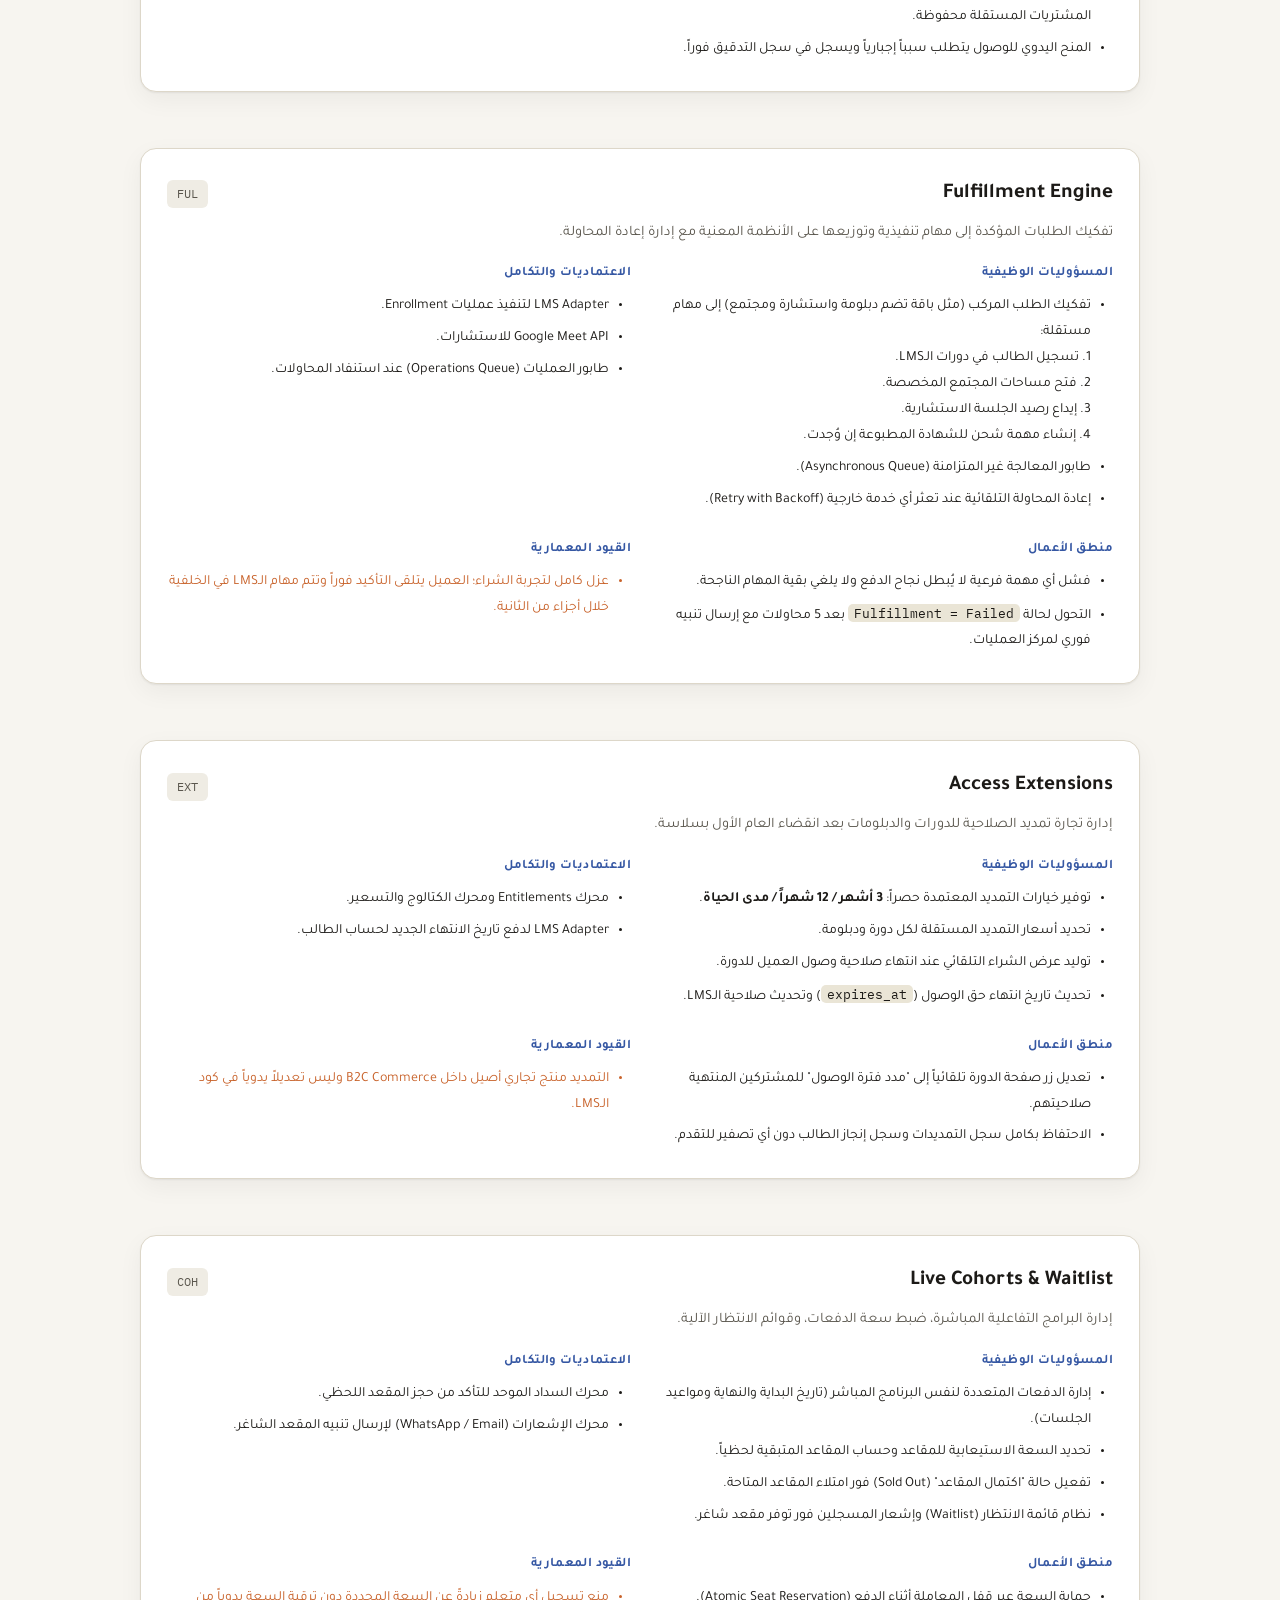
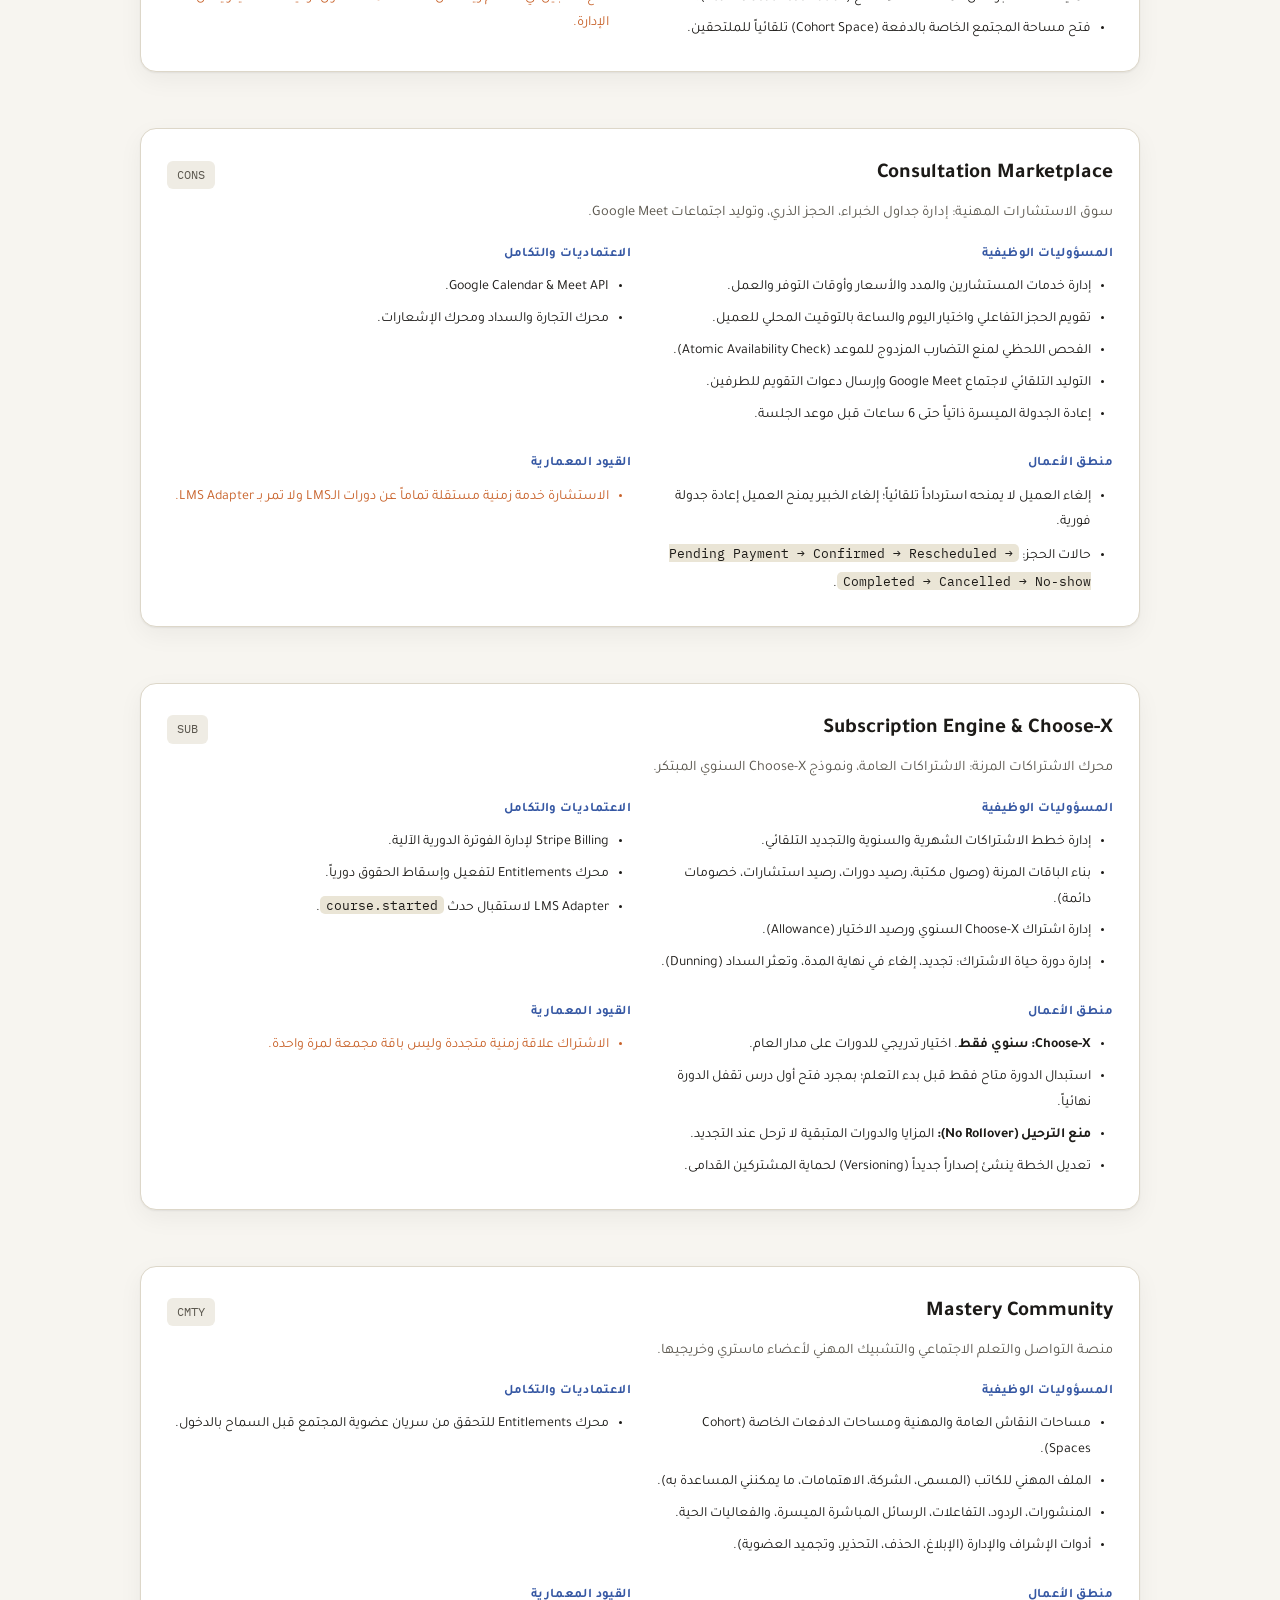
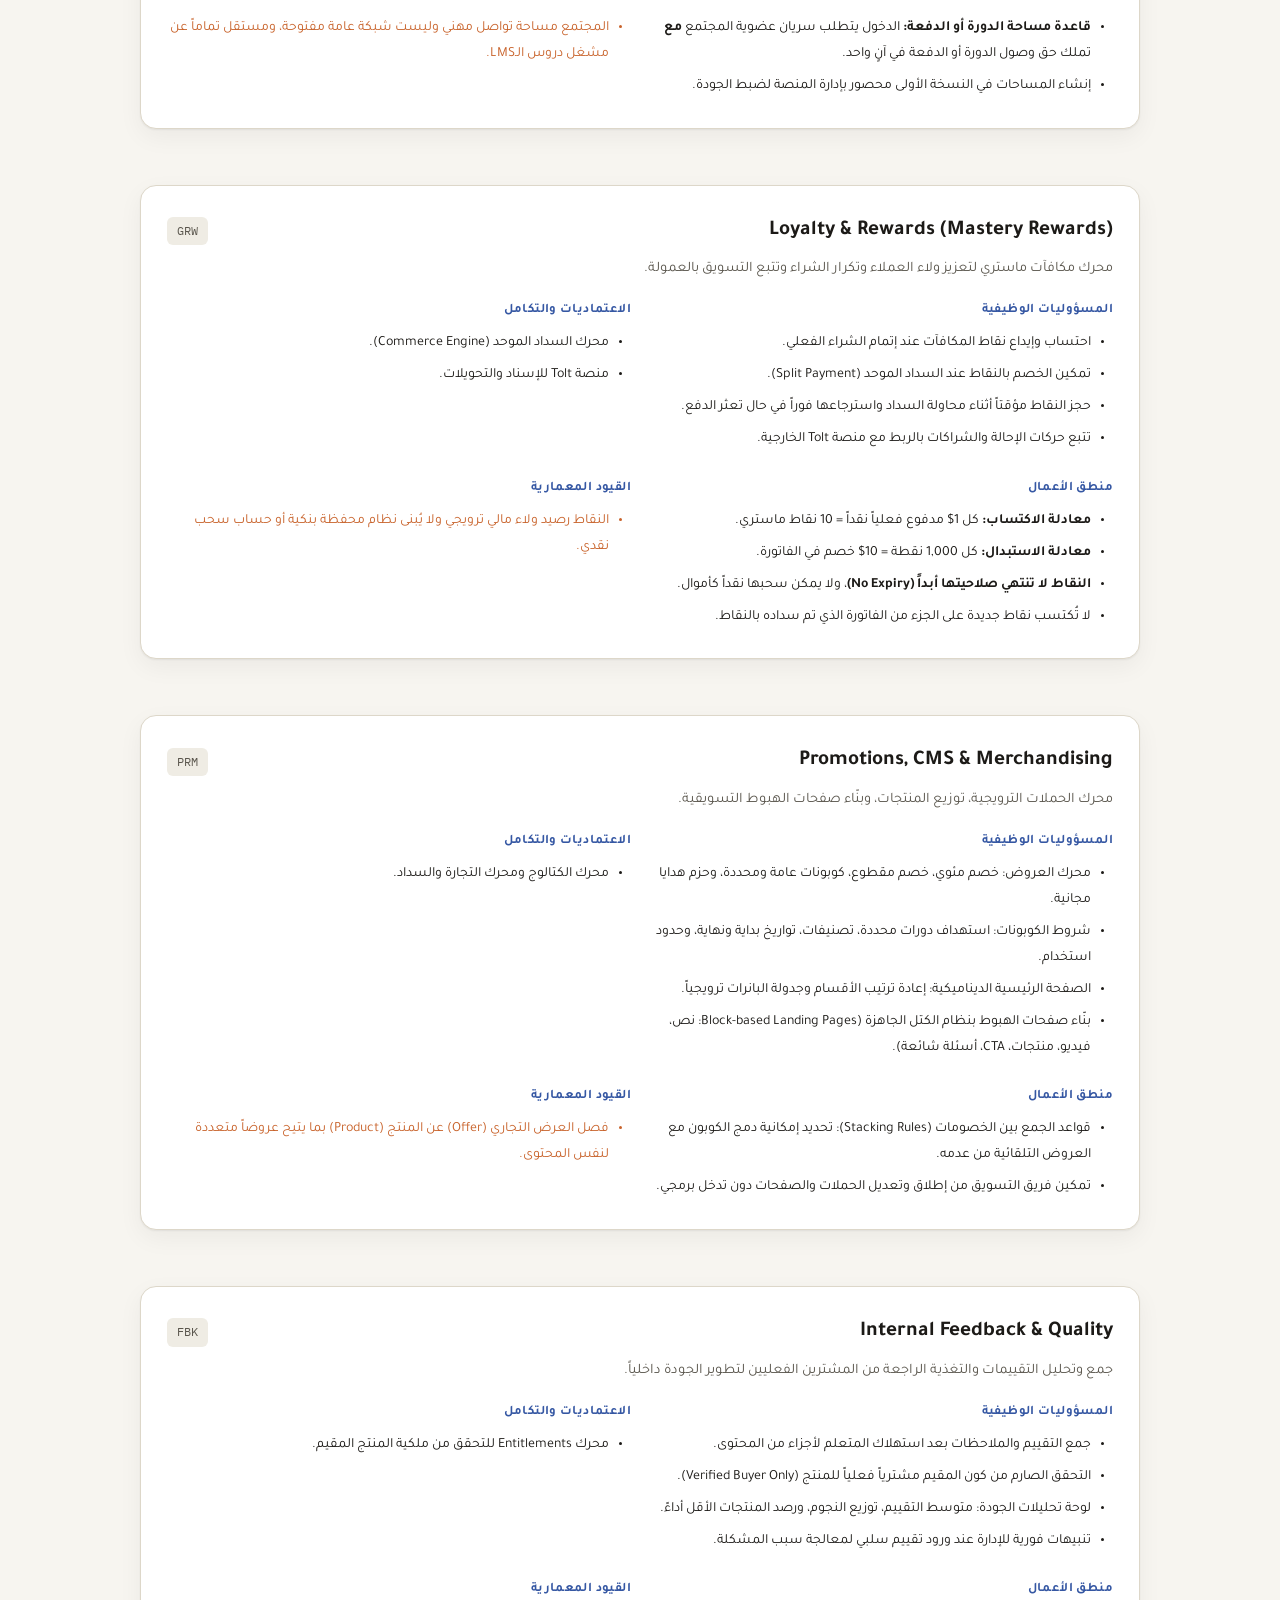
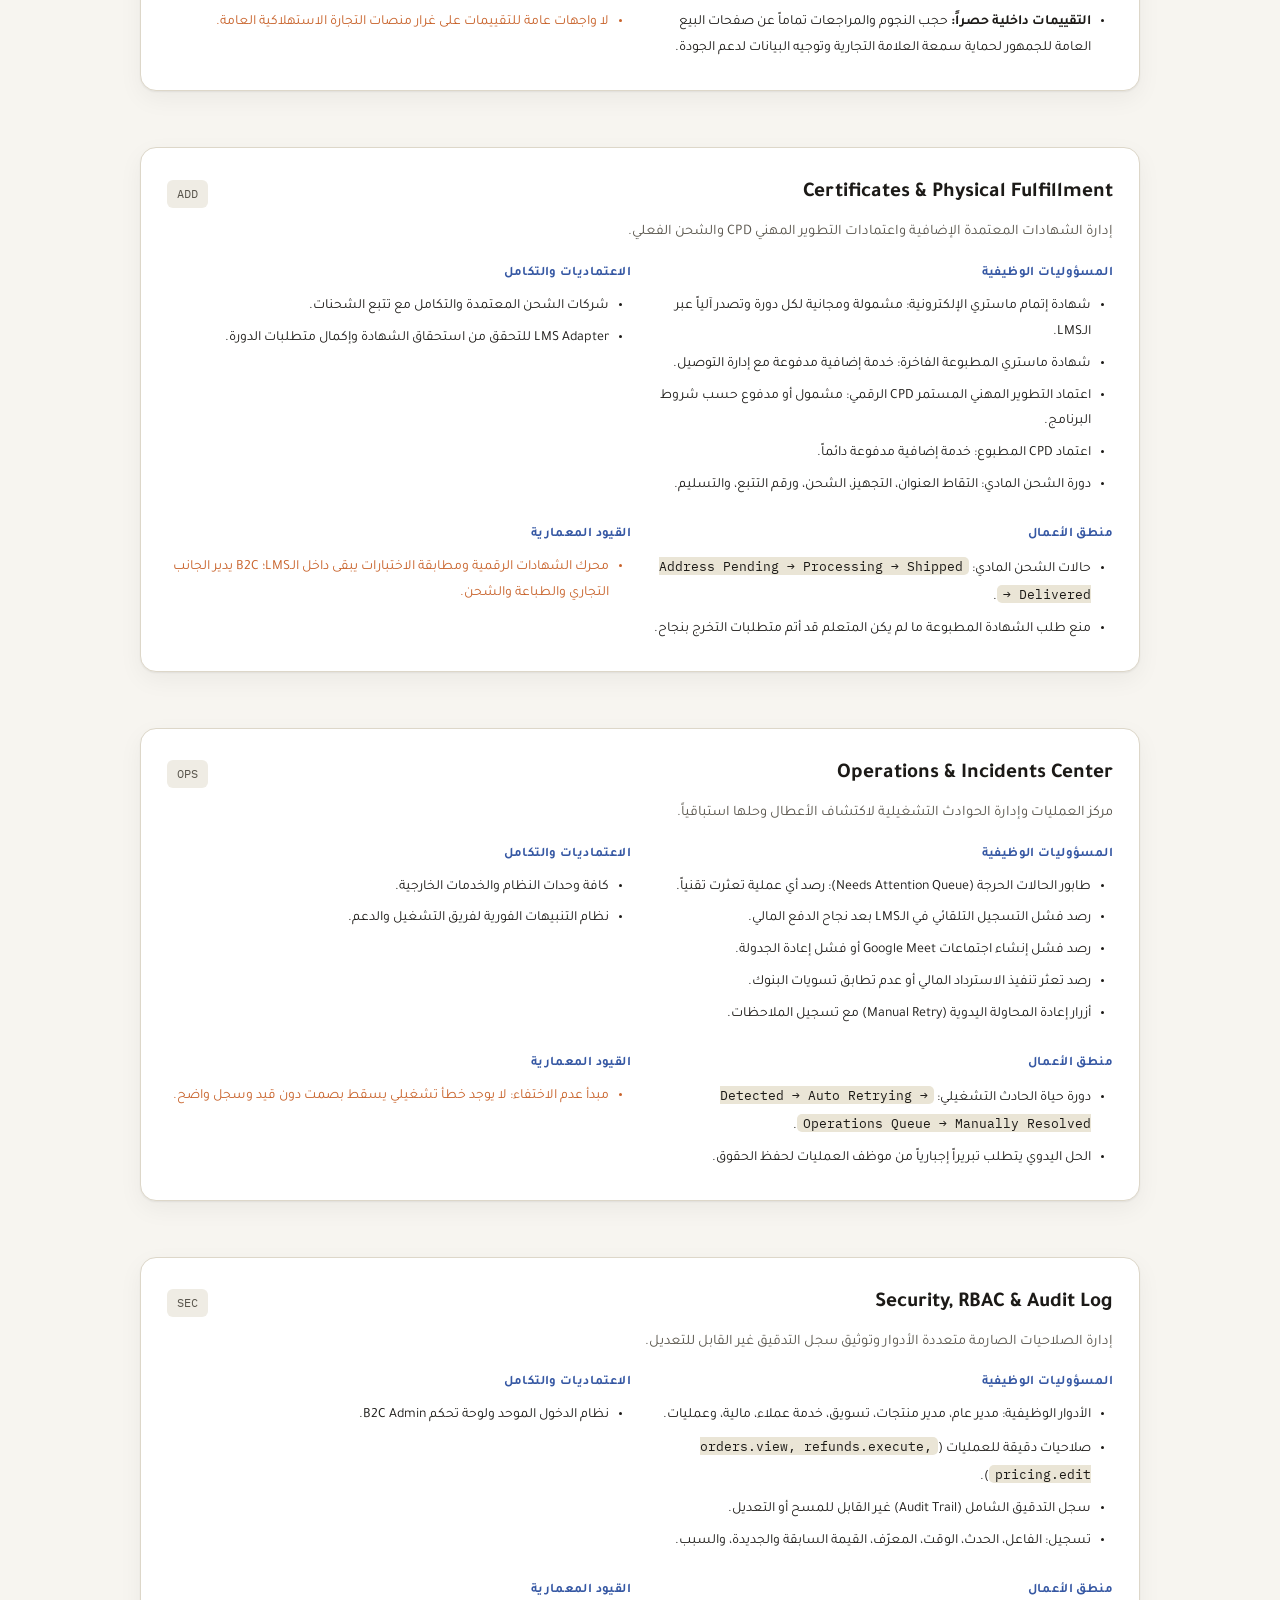
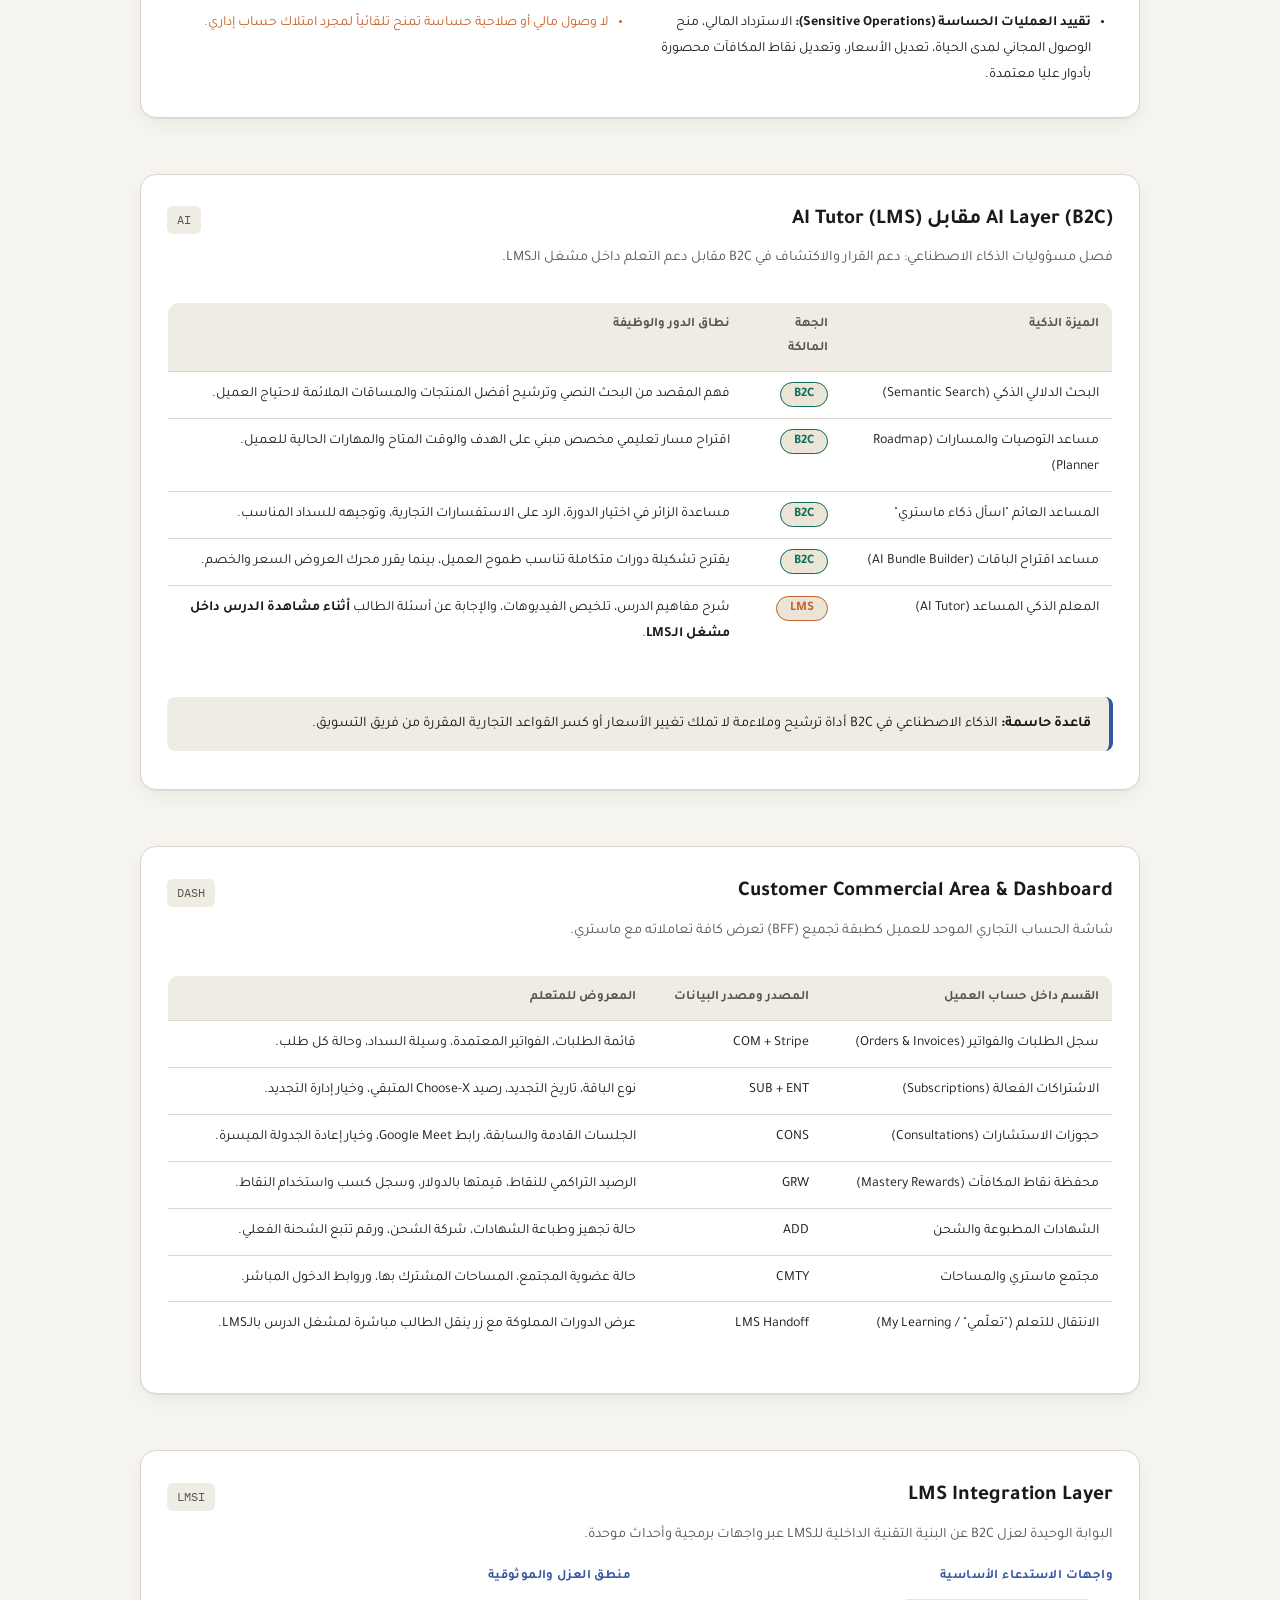
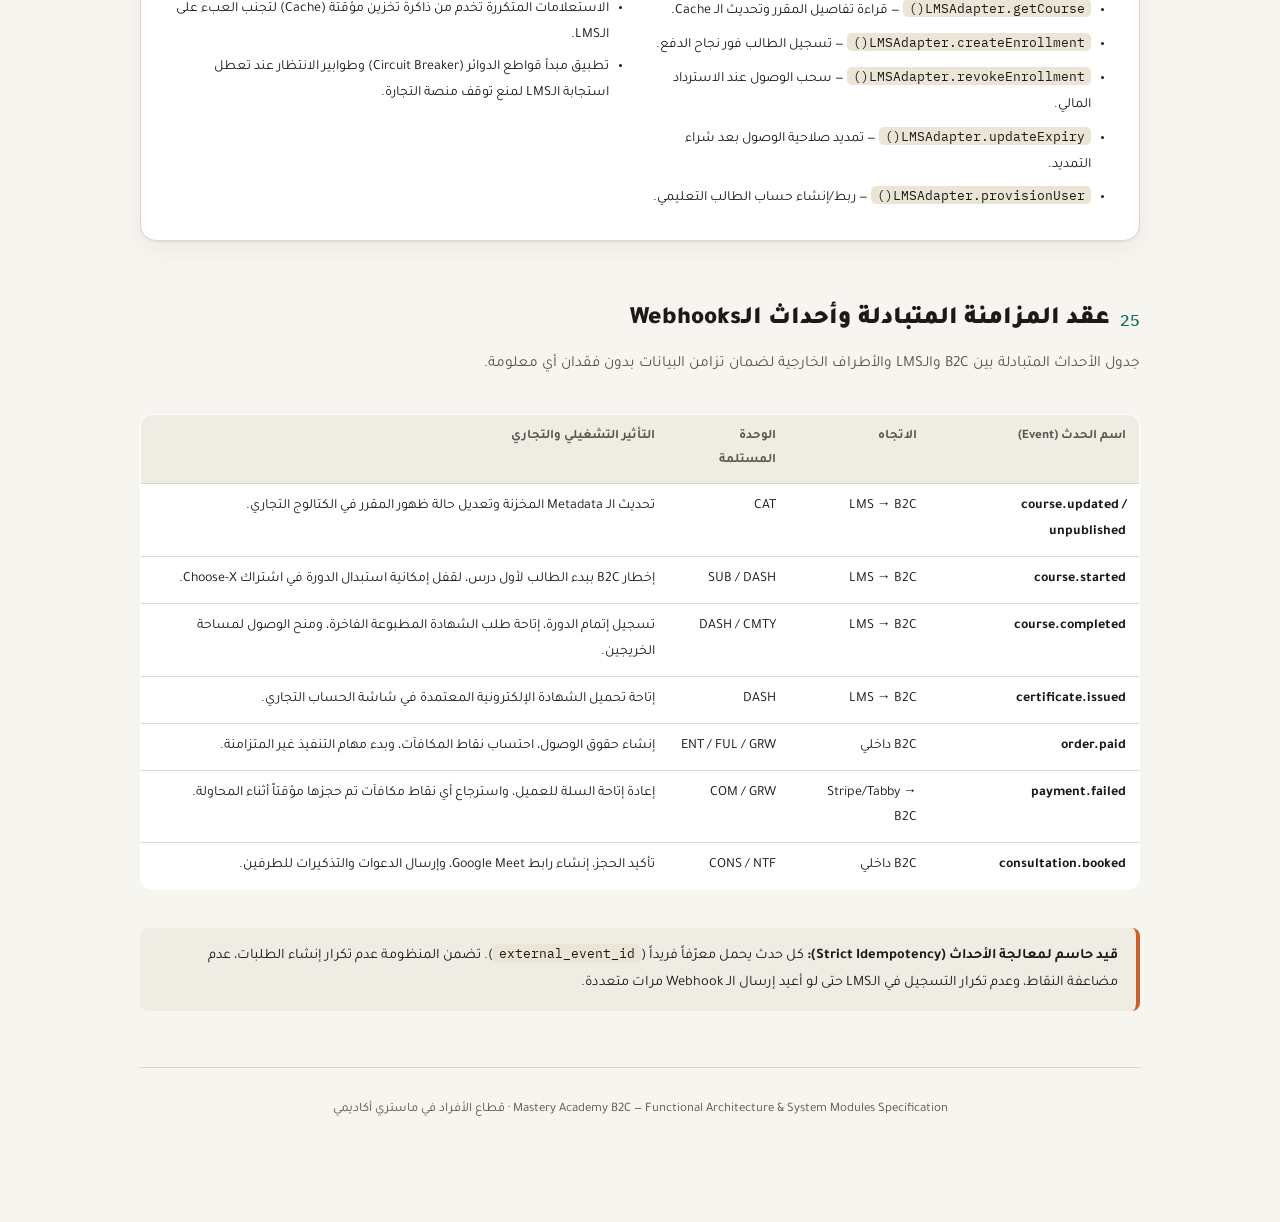
==== commit 38f1f065: "update the b2c documents" ====
--- a/b2c/mastery-b2c-modules-architecture.html
+++ b/b2c/mastery-b2c-modules-architecture.html
@@ -3,7 +3,7 @@
 <head>
 <meta charset="UTF-8">
 <meta name="viewport" content="width=device-width, initial-scale=1.0">
-<title>Mastery B2C — عمارة الوحدات وطبقة التكامل مع LMS</title>
+<title>Mastery B2C — عمارة الوحدات الوظيفية وطبقة التكامل (Modules & Architecture)</title>
 <link rel="preconnect" href="https://fonts.googleapis.com">
 <link rel="preconnect" href="https://fonts.gstatic.com" crossorigin>
 <link href="https://fonts.googleapis.com/css2?family=Tajawal:wght@400;500;700;900&family=IBM+Plex+Mono:wght@400;500&display=swap" rel="stylesheet">
@@ -27,13 +27,13 @@
 *{box-sizing:border-box;}
 html,body{margin:0;padding:0;}
 body{background:var(--bg);color:var(--text);font-family:'Tajawal','Segoe UI',sans-serif;line-height:1.85;font-size:16px;-webkit-font-smoothing:antialiased;}
-.wrap{max-width:1000px;margin:0 auto;padding:0 20px 100px;}
+.wrap{max-width:1040px;margin:0 auto;padding:0 20px 100px;}
 header.hero{padding:52px 0 32px;border-bottom:1px solid var(--border);margin-bottom:34px;}
 .kicker{display:inline-block;font-size:13px;font-weight:700;letter-spacing:.03em;color:var(--accent);background:var(--chip-bg);padding:5px 14px;border-radius:999px;margin-bottom:16px;}
 h1.title{font-size:clamp(26px,4vw,38px);font-weight:900;margin:0 0 12px;line-height:1.3;}
-.subtitle{color:var(--text-dim);font-size:17px;max-width:760px;margin:0 0 18px;}
+.subtitle{color:var(--text-dim);font-size:17px;max-width:800px;margin:0 0 18px;}
 .linkback{font-size:13.5px;color:var(--accent-3);}
-nav.toc{background:var(--bg-elevated);border:1px solid var(--border);border-radius:14px;padding:20px 24px;margin-bottom:44px;box-shadow:var(--shadow);}
+nav.toc{background:var(--bg-elevated);border:1px solid var(--border);border-radius:14px;padding:22px 26px;margin-bottom:44px;box-shadow:var(--shadow);}
 nav.toc h2{font-size:14px;text-transform:uppercase;letter-spacing:.04em;color:var(--text-dim);margin:0 0 14px;}
 nav.toc ol{columns:2;margin:0;padding-inline-start:20px;font-size:14.5px;}
 nav.toc li{margin-bottom:8px;}
@@ -43,7 +43,7 @@
 section{margin-bottom:56px;}
 h2.section-title{font-size:25px;font-weight:900;margin:0 0 6px;display:flex;align-items:center;gap:10px;}
 h2.section-title .num{color:var(--accent);font-family:'IBM Plex Mono',monospace;font-size:16px;font-weight:500;}
-.section-lede{color:var(--text-dim);font-size:15.5px;margin:0 0 22px;max-width:780px;}
+.section-lede{color:var(--text-dim);font-size:15.5px;margin:0 0 22px;max-width:820px;}
 h3{font-size:19px;font-weight:700;margin:26px 0 10px;}
 h4{font-size:16px;font-weight:700;margin:0 0 4px;color:var(--text);}
 p{margin:0 0 14px;}
@@ -55,8 +55,8 @@
 .grid{display:grid;gap:16px;grid-template-columns:repeat(auto-fit,minmax(260px,1fr));}
 .pill-row{display:flex;flex-wrap:wrap;gap:8px;margin:10px 0 18px;}
 .pill{background:var(--chip-bg);border:1px solid var(--border);padding:5px 13px;border-radius:999px;font-size:13px;color:var(--text-dim);}
-.pill.b2c{border-color:var(--accent);color:var(--accent);}
-.pill.lms{border-color:var(--accent-2);color:var(--accent-2);}
+.pill.b2c{border-color:var(--accent);color:var(--accent);font-weight:700;}
+.pill.lms{border-color:var(--accent-2);color:var(--accent-2);font-weight:700;}
 table{width:100%;border-collapse:collapse;margin:14px 0 22px;font-size:14px;background:var(--bg-elevated);border:1px solid var(--border);border-radius:12px;overflow:hidden;}
 th,td{padding:10px 13px;text-align:right;border-bottom:1px solid var(--border);vertical-align:top;}
 th{background:var(--bg-soft);font-weight:700;font-size:13px;color:var(--text-dim);}
@@ -84,197 +84,244 @@
 <div class="wrap">
 
 <header class="hero">
-  <span class="kicker">Mastery B2C · Architecture Deep-Dive</span>
-  <h1 class="title">عمارة الوحدات وطبقة التكامل مع الـLMS</h1>
-  <p class="subtitle">تعريف تفصيلي لكيفية تحويل موارد الـLMS (الدورات) وهويّته (الطلاب) إلى كيانات B2C عبر Abstraction Layer، وتحديد كل وحدة وظيفية وعلاقاتها ومنطقها التجاري وقيودها.</p>
-  <p class="linkback">امتداد لوثيقة <strong>Mastery B2C — Product Definition</strong> السابقة.</p>
+  <span class="kicker">Mastery B2C · Functional Architecture &amp; System Modules</span>
+  <h1 class="title">عمارة الوحدات الوظيفية وطبقة التكامل مع الـLMS</h1>
+  <p class="subtitle">التصميم المعماري المفاهيمي لمنظومة B2C: كيفية تجريد موارد التعلم وهوية الطلاب، تفكيك الوحدات الوظيفية، تنظيم سلسلة المعاملات الأساسية، وفصل حالات الطلب والتنفيذ والعمليات التشغيلية.</p>
+  <p class="linkback">امتداد وتفصيل لوثيقة <strong>Mastery B2C — Strategic Product Vision &amp; Requirements</strong>.</p>
 </header>
 
 <nav class="toc">
   <h2>محتويات الوثيقة</h2>
   <ol>
-    <li><a href="#concept">مفهوم طبقة التجريد (Abstraction Layer)</a></li>
-    <li><a href="#resource">Course → Resource</a></li>
-    <li><a href="#customer">Student → Customer</a></li>
-    <li><a href="#map">خريطة العلاقات بين الوحدات</a></li>
-    <li><a href="#m-cust">وحدة: Customer &amp; Identity</a></li>
-    <li><a href="#m-cat">وحدة: Catalog &amp; Resource</a></li>
-    <li><a href="#m-com">وحدة: Commerce Engine</a></li>
-    <li><a href="#m-ent">وحدة: Entitlement &amp; Access</a></li>
-    <li><a href="#m-lms">وحدة: LMS Integration Layer</a></li>
+    <li><a href="#concept">مفهوم طبقة التجريد المزدوجة (Abstraction Layer)</a></li>
+    <li><a href="#resource">تجريد المقررات: Course → Resource</a></li>
+    <li><a href="#customer">تجريد المستخدمين: Student → Customer</a></li>
+    <li><a href="#spine">سلسلة المعاملات الأساسية وتبعية البناء (Core Spine)</a></li>
+    <li><a href="#map">خريطة العلاقات بين الوحدات الوظيفية</a></li>
+    <li><a href="#m-cust">وحدة: Customer &amp; Identity (الهوية والتسجيل)</a></li>
+    <li><a href="#m-cat">وحدة: Catalog &amp; Resource (الكتالوج والموارد)</a></li>
+    <li><a href="#m-com">وحدة: Commerce &amp; Orders (محرك التجارة والسداد)</a></li>
+    <li><a href="#m-ent">وحدة: Entitlement &amp; Access (حقوق الوصول والصلاحيات)</a></li>
+    <li><a href="#m-ful">وحدة: Fulfillment Engine (محرك تنفيذ المهام)</a></li>
+    <li><a href="#m-ext">وحدة: Access Extensions (تمديد فترات الوصول)</a></li>
+    <li><a href="#m-coh">وحدة: Live Cohorts &amp; Waitlist (الدفعات وقوائم الانتظار)</a></li>
+    <li><a href="#m-cons">وحدة: Consultation Marketplace (سوق الاستشارات المهنية)</a></li>
+    <li><a href="#m-sub">وحدة: Subscription Engine (محرك الاشتراكات المرنة و Choose-X)</a></li>
+    <li><a href="#m-cmty">وحدة: Community (مجتمع ماستري والمساحات)</a></li>
+    <li><a href="#m-grw">وحدة: Loyalty &amp; Rewards (برنامج المكافآت والشراكات)</a></li>
+    <li><a href="#m-prm">وحدة: Promotions, CMS &amp; Merchandising (العروض والصفحات)</a></li>
+    <li><a href="#m-fbk">وحدة: Internal Feedback &amp; Quality (التقييمات والجودة الداخلية)</a></li>
+    <li><a href="#m-add">وحدة: Certificates &amp; Physical Fulfillment (الشهادات والشحن)</a></li>
+    <li><a href="#m-ops">وحدة: Operations &amp; Incidents Center (مركز العمليات التشغيلية)</a></li>
+    <li><a href="#m-sec">وحدة: Security, RBAC &amp; Audit Log (الصلاحيات والتدقيق)</a></li>
     <li><a href="#m-ai">وحدة: AI Layer (B2C) مقابل AI Tutor (LMS)</a></li>
-    <li><a href="#m-cons">وحدة: Consultation Marketplace</a></li>
-    <li><a href="#m-sub">وحدة: Subscription Engine</a></li>
-    <li><a href="#m-cmty">وحدة: Community</a></li>
-    <li><a href="#m-grw">وحدة: Growth &amp; Loyalty (Referral / Wallet / Rewards)</a></li>
-    <li><a href="#m-dash">وحدة: Customer Dashboard (BFF)</a></li>
-    <li><a href="#sync">عقد المزامنة والـWebhooks</a></li>
+    <li><a href="#m-dash">وحدة: Customer Commercial Area &amp; Dashboard (الحساب التجاري)</a></li>
+    <li><a href="#m-lms">وحدة: LMS Integration Layer (طبقة تكامل الـLMS)</a></li>
+    <li><a href="#sync">عقد المزامنة المتبادلة وأحداث الـWebhooks</a></li>
   </ol>
 </nav>
 
 <section id="concept">
-  <h2 class="section-title"><span class="num">01</span> مفهوم طبقة التجريد</h2>
-  <p class="section-lede">B2C لا يُعيد بناء الـLMS، بل يضع أمامه طبقتَي تجريد (Abstraction) تفصلان كل ما هو تجاري/تسويقي عمّا هو تعليمي بحت — بحيث يمكن تطوير أي منهما دون كسر الآخر.</p>
+  <h2 class="section-title"><span class="num">01</span> مفهوم طبقة التجريد المزدوجة (Abstraction Layer)</h2>
+  <p class="section-lede">لا تُعيد B2C بناء الـLMS القائم، بل تضع أمامه طبقتَي تجريد تفصلان كل ما هو تجاري وتسويقي عمّا هو تعليمي بحت، بما يضمن استقلالية التطوير وحماية استقرار التعلم.</p>
 
   <div class="grid">
     <div class="card">
-      <h4 style="color:var(--accent)">Resource Abstraction</h4>
-      <p>الدورة/الدبلومة في الـLMS تصبح <em class="term">Resource</em> داخل B2C: مرجع خفيف يُشار إليه من داخل Product، بدل أن يُعامل الـProduct نفسه كأنه الدورة.</p>
+      <h4 style="color:var(--accent)">1. تجريد الموارد (Resource Abstraction)</h4>
+      <p>الدورة أو الدبلومة في الـLMS تصبح <em class="term">Resource</em> داخل B2C: مجرد مرجع خفيف يُشار إليه داخل المنتج التجاري (Product)، بدلاً من جعل المنتج مقترناً بشكل صلب مع كود الدورة التعليمية.</p>
     </div>
     <div class="card">
-      <h4 style="color:var(--accent)">Customer Abstraction</h4>
-      <p>الطالب/المستخدم في الـLMS يصبح <em class="term">Customer</em> داخل B2C: هوية تجارية مستقلة مرتبطة بهوية التعلم عبر <em class="term">lms_user_id</em>، تحمل كل ما هو تجاري (سلة، طلبات، محفظة، نقاط) دون أن تُكرّر بيانات التعلم.</p>
-    </div>
-  </div>
-
-  <div class="flow">                B2C (Commerce & Discovery)
+      <h4 style="color:var(--accent)">2. تجريد العميل (Customer Abstraction)</h4>
+      <p>الطالب في الـLMS يصبح <em class="term">Customer</em> داخل B2C: هوية تجارية ومالية مستقلة مرتبطة بهوية التعلم عبر <em class="term">lms_user_id</em>، تحمل السلة، المشتريات، رصيد النقاط، والاشتراكات دون تكرار بيانات الفيديوهات والدروس.</p>
+    </div>
+  </div>
+
+  <div class="flow">                 MASTERY B2C (Commerce, Discovery & Operations)
                        │
-        ┌──────────────┼───────────────┐
+        ┌──────────────┴───────────────┐
         ▼                              ▼
-     PRODUCT  ──references──▶      CUSTOMER
+     PRODUCT                        CUSTOMER
         │                              │
-        │ wraps                       │ linked via lms_user_id
+        │ references                   │ linked via lms_user_id
         ▼                              ▼
-     RESOURCE ──lms_reference──▶   LMS COURSE      LMS STUDENT ◀── identity
+     RESOURCE ──lms_reference──▶   LMS STUDENT ◀── Identity System
         │                              │
         └──────────── LMS Adapter ─────┘
                        │
                        ▼
-              EXISTING LMS (Source of Truth
-              للمحتوى، التقدم، AI Tutor، الشهادات)</div>
-
-  <div class="note">القاعدة الحاكمة: <strong>لا تُخزَّن في B2C أي بيانات يملكها الـLMS بالفعل</strong> (محتوى، تقدم، شهادات) — تُقرأ عبر الـLMS Adapter عند الحاجة أو تُخزَّن كـCache مؤقت مع Webhooks لإبطاله. B2C يخزّن فقط <strong>المراجع + البيانات التجارية/التخصيصية</strong>.</div>
+             EXISTING LMS CORE ENGINE
+       (المصدر المعتمد للمحتوى والتقدم والاختبارات)</div>
+
+  <div class="note">القاعدة المعمارية الذهبية: <strong>لا تُخزَّن في B2C أي بيانات يملكها الـLMS بالفعل</strong> (مثل الفيديوهات، تقدم المشاهدة، إجابات الامتحانات). B2C يخزن فقط <strong>المراجع التعليمية + البيانات التجارية والتسويقية والمالية</strong>.</div>
 </section>
 
 <section id="resource">
-  <h2 class="section-title"><span class="num">02</span> Course → Resource</h2>
-  <p class="section-lede">الهدف: يستطيع Product أن يُركّب من موردٍ واحد أو أكثر، وأن يُعاد استخدام نفس المورد في أكثر من منتج، دون أي اقتران مباشر بين منطق البيع ومنطق التعلم.</p>
+  <h2 class="section-title"><span class="num">02</span> تجريد المقررات: Course → Resource</h2>
+  <p class="section-lede">تمكين المنتج التجاري من أن يُركّب من مورد تعليمي واحد أو أكثر، وإعادة استخدام نفس المورد في باقات واشتراكات متعددة دون المساس بالأصل التعليمي.</p>
 
   <div class="table-scroll"><table>
-    <thead><tr><th>الحقل</th><th>المصدر</th><th>الوصف</th></tr></thead>
+    <thead><tr><th>الحقل المعماري</th><th>المصدر</th><th>الوصف الوظيفي</th></tr></thead>
     <tbody>
-      <tr><td>resource_id</td><td>B2C</td><td>معرّف B2C الداخلي للمورد</td></tr>
-      <tr><td>resource_type</td><td>B2C</td><td>course / diploma_module / live_session / exam_reference…</td></tr>
-      <tr><td>lms_reference_id</td><td>LMS</td><td>course_id الحقيقي في الـLMS</td></tr>
-      <tr><td>cached_metadata</td><td>LMS (Cache)</td><td>العنوان، المدرب، المدة، عدد الوحدات، حالة النشر — تُحدَّث عبر Webhook لا عبر نداء حي في كل طلب</td></tr>
-      <tr><td>last_synced_at</td><td>B2C</td><td>طابع زمني لآخر مزامنة مع الـLMS</td></tr>
-      <tr><td>commercial_owner_product_ids</td><td>B2C</td><td>قائمة المنتجات التي تستخدم هذا المورد (Course يُباع منفرداً + ضمن Diploma + ضمن Subscription Library)</td></tr>
+      <tr><td>resource_id</td><td>B2C</td><td>المعرّف الداخلي للمورد داخل منصة B2C</td></tr>
+      <tr><td>resource_type</td><td>B2C</td><td>نوع المورد: course / diploma_module / live_cohort / assessment_ref</td></tr>
+      <tr><td>lms_reference_id</td><td>LMS</td><td>المعرّف الحقيقي للمقرر في قاعدة بيانات الـLMS (course_id)</td></tr>
+      <tr><td>cached_metadata</td><td>LMS (Cache)</td><td>بيانات خفيفة للمعاينة: اسم المدرب، عدد الساعات، الوحدات، حالة النشر — تُحدَّث عبر الأحداث لا بالاستعلام الحي المتكرر</td></tr>
+      <tr><td>commercial_products</td><td>B2C</td><td>قائمة المنتجات التجارية المرتبطة بهذا المورد (دورة منفردة، دبلومة، باقة، اشتراك Choose-X)</td></tr>
     </tbody>
   </table></div>
 
-  <h3>العلاقة Product ↔ Resource</h3>
-  <div class="flow">Course (Resource #1)  ──┐
-                        ├──▶ Product: "دورة React منفردة"      (سعر 199$)
-                        ├──▶ Product: "دبلوم Frontend"          (يحتوي 5 Resources)
-                        └──▶ Product: "Mastery Pro Subscription" (Catalog Access)</div>
-  <p>نفس المورد التعليمي (Course في الـLMS) يظهر داخل ثلاثة منتجات تجارية مختلفة بأسعار وشروط مختلفة، دون أي تعديل في الـLMS نفسه — وهذا يحقق مبدأ <strong>Course ≠ Product</strong> عملياً.</p>
-
-  <div class="warn"><strong>قيد:</strong> Resource لا يحمل أي منطق تعليمي (لا progress، لا completion، لا محتوى الدروس) — أي طلب لهذه البيانات يمر عبر LMS Adapter مباشرة وقت العرض، وليس من جدول Resource.</div>
+  <h3>العلاقة المرنة: Product ↔ Resource</h3>
+  <div class="flow">Course Resource #101 ──┐
+                        ├──▶ Product A: "دورة التسويق الرقمي" (شراء منفرد - 150$)
+                        ├──▶ Product B: "دبلومة التسويق الشاملة" (تضم 5 موارد تعليمية)
+                        ├──▶ Product C: "باقة رواد الأعمال" (دورة + استشارة + مجتمع)
+                        └──▶ Product D: "اشتراك Choose-X السنوي" (خيار من 10 دورات)</div>
+  <p>بهذا التجريد يتحقق المبدأ التجاري: <strong>Course ≠ Product</strong>. نفس المقرر التعليمي يُسوّق بأسعار وباقات وشروط مختلفة تماماً دون تكرار المحتوى في الـLMS.</p>
 </section>
 
 <section id="customer">
-  <h2 class="section-title"><span class="num">03</span> Student → Customer</h2>
-  <p class="section-lede">الهوية التعليمية (من هو المتعلم، ما تقدمه، شهاداته) تبقى في الـLMS. الهوية التجارية (من يشتري، يملك محفظة، له نقاط، عرّف نفسه بهدف تعليمي معيّن) تعيش في B2C كـCustomer.</p>
+  <h2 class="section-title"><span class="num">03</span> تجريد المستخدمين: Student → Customer</h2>
+  <p class="section-lede">الهوية التعليمية تعيش في الـLMS، بينما يعيش الكيان التجاري والمالي في B2C كـ Customer مجهز بكافة مقومات التعامل التجاري.</p>
 
   <div class="table-scroll"><table>
-    <thead><tr><th>الحقل</th><th>المالك</th><th>الوصف</th></tr></thead>
+    <thead><tr><th>البيان</th><th>الجهة المالكة</th><th>الوظيفة في المنظومة</th></tr></thead>
     <tbody>
-      <tr><td>customer_id</td><td>B2C</td><td>معرّف B2C الداخلي</td></tr>
-      <tr><td>lms_user_id</td><td>مرجع لـLMS</td><td>الربط بالهوية التعليمية الحقيقية</td></tr>
-      <tr><td>contact_info</td><td>B2C</td><td>البريد/الجوال المستخدَمان تجارياً، الدولة، العملة</td></tr>
-      <tr><td>learning_profile / skill_graph</td><td>B2C</td><td>الهدف، المجال، المهارات الدقيقة، المستوى، الساعات المتاحة يومياً — من مسار Smart Onboarding</td></tr>
-      <tr><td>cart / wishlist</td><td>B2C</td><td>سلة المشتريات وقائمة الرغبات</td></tr>
-      <tr><td>orders / entitlements</td><td>B2C</td><td>سجل الشراء وحقوق الوصول</td></tr>
-      <tr><td>wallet_balance</td><td>B2C</td><td>المحفظة الافتراضية (رصيد متاح/معلّق)</td></tr>
-      <tr><td>rewards_points</td><td>B2C</td><td>نقاط الولاء</td></tr>
-      <tr><td>referral_code / referred_by</td><td>B2C</td><td>بيانات الإحالة والعمولات</td></tr>
+      <tr><td>customer_id</td><td>B2C</td><td>المعرّف التجاري الموحد للمشتري</td></tr>
+      <tr><td>lms_user_id</td><td>مرجع لـ LMS</td><td>الرابط الحتمي مع حساب الطالب التعليمي في الـLMS</td></tr>
+      <tr><td>contact_info</td><td>B2C</td><td>البريد والجوال والاسم والبلد والعملة المفضلة</td></tr>
+      <tr><td>cart &amp; wishlist</td><td>B2C</td><td>محتويات سلة الشراء وقائمة الرغبات الحالية</td></tr>
+      <tr><td>orders &amp; entitlements</td><td>B2C</td><td>سجل المشتريات التاريخي وحقوق الوصول السارية وتواريخ انتهائها</td></tr>
+      <tr><td>rewards_points</td><td>B2C</td><td>رصيد نقاط الولاء في برنامج مكافآت ماستري</td></tr>
+      <tr><td>affiliate_referral</td><td>B2C / Tolt</td><td>كود الإحالة والمُحيل لتتبع العمولات</td></tr>
     </tbody>
   </table></div>
 
-  <h3>Identity Linking Engine</h3>
-  <p>يمنع تكوّن أكثر من Customer لنفس الشخص عند استخدام قنوات دخول مختلفة (Email OTP ثم لاحقاً Google بنفس البريد). عند أول تسجيل يُنشأ <em class="term">Customer</em> ويُستدعى <em class="term">LMSAdapter.provisionUser()</em> لإنشاء/ربط الهوية التعليمية المقابلة، ويُخزَّن <em class="term">lms_user_id</em> في سجل الـCustomer.</p>
-
-  <h3>مصير بيانات Smart Onboarding (خريطة المهارات)</h3>
-  <div class="flow">Onboarding Answers (Goal, Domain, Skills, Level, Daily Hours)
-        │
-        ▼
- Customer.learning_profile   (B2C — يُستخدم في AI Layer للتوصيات وRoadmap)
-        │
-        ▼ (اختياري لاحقاً)
- LMSAdapter.syncLearnerContext()   (لو احتاج الـLMS نفس البيانات لتخصيص AI Tutor داخل الدرس)</div>
-  <div class="note">خريطة المهارات بيانات <strong>تسويقية/تخصيصية</strong> بطبيعتها (تقود التوصية والباقات) لذلك تعيش أساساً في B2C؛ تُشارَك مع الـLMS كحدث/مزامنة اختيارية فقط إذا احتاجها AI Tutor داخل الدرس — لا تُعاد كتابتها هناك كمصدر حقيقة.</div>
+  <h3>محرك ربط الهوية ودمج السلات المجهولة (Anonymous Cart Merge)</h3>
+  <p>يسمح النظام للزائر بتصفح المتجر وإضافة المنتجات للسلة دون تسجيل دخول. وعند خطوة السداد أو تسجيل الدخول (عبر OTP بالبريد أو الجوال أو Google):</p>
+  <ul>
+    <li>يقوم <em class="term">Identity Linking Engine</em> بالتحقق من الحساب وربط القنوات المتعددة لنفس البريد دون إنشاء حساب مكرر.</li>
+    <li>تقوم وظيفة <em class="term">Anonymous Cart Merge</em> بنقل المنتجات من السلة المؤقتة إلى حساب العميل، مع منع التكرار وإعادة احتساب الأسعار والخصومات المستحقة بدقة والتحقق من المنتجات المملوكة مسبقاً.</li>
+  </ul>
+</section>
+
+<section id="spine">
+  <h2 class="section-title"><span class="num">04</span> سلسلة المعاملات الأساسية وتبعية البناء (Core Transaction Spine)</h2>
+  <p class="section-lede">العمود الفقري المعماري للمنصة: سلسلة التبعيات الحتمية التي يجب أن تُبنى وتستقر أولاً قبل بناء أي ميزات إضافية.</p>
+
+  <div class="flow">Identity (المستخدم والهوية)
+   ↓
+Product (المنتج التجاري)
+   ↓
+Offer (العرض والتسعير)
+   ↓
+Cart (سلة الشراء)
+   ↓
+Checkout (السداد الموحد)
+   ↓
+Order (إنشاء الطلب وتجميد الأسعار)
+   ↓
+Payment (التأكيد المالي Idempotent)
+   ↓
+Entitlement (منح حقوق الوصول)
+   ↓
+Fulfillment Engine (توزيع مهام التنفيذ)
+   ↓
+LMS Adapter (تسجيل الطالب بالدورة)</div>
+
+  <div class="warn"><strong>قاعدة معمارية صارمة:</strong> هذه السلسلة هي <strong>Core Spine</strong>. لا يجوز البدء ببناء أدوات متقدمة مثل ذكاء اقتراح الباقات أو مجتمع ماستري قبل أن تكتمل هذه السلسلة وتعمل بنجاح تام End-to-End.</div>
+
+  <h3>الفصل الحاسم بين حالات الطلب (Decoupling Order States)</h3>
+  <p>تفرض بنية B2C فصلاً صريحاً بين ثلاث حالات دورة حياة مستقلة داخل الكيان الواحد، وتمنع دمجها في حالة واحدة نهائياً:</p>
+  <div class="grid">
+    <div class="card">
+      <h4>1. حالة الطلب التجاري (Order Status)</h4>
+      <p>تعبر عن إقرار الشراء: <em class="term">Created → Confirmed → Completed → Cancelled</em>.</p>
+    </div>
+    <div class="card">
+      <h4>2. حالة المعاملة المالية (Payment Status)</h4>
+      <p>تعبر عن حركة النقود من بوابة الدفع: <em class="term">Pending → Paid → Failed → Refunded → Partially Refunded</em>.</p>
+    </div>
+    <div class="card">
+      <h4>3. حالة التنفيذ والتسليم (Fulfillment Status)</h4>
+      <p>تعبر عن تفعيل الحقوق وتسجيل الـLMS والشحن: <em class="term">Pending → In Progress → Fulfilled → Partially Fulfilled → Failed</em>.</p>
+    </div>
+  </div>
+  <div class="note">بهذا الفصل: إذا كانت الحالة <strong>Payment = Paid</strong> ولكن تعثر الـLMS فكانت <strong>Fulfillment = Failed</strong>، فالطلب يظل صحيحاً ومحمياً مالياً، وتُحال مهمة التسجيل لطابور إعادة المحاولة دون إلغاء الطلب!</div>
 </section>
 
 <section id="map">
-  <h2 class="section-title"><span class="num">04</span> خريطة العلاقات بين الوحدات</h2>
-  <p class="section-lede">11 وحدة وظيفية + طبقة عرض (Dashboard) تستهلكها جميعاً.</p>
-  <div class="flow">                         ┌────────────────────┐
-                         │   B2C ADMIN (ADM)  │
-                         └─────────┬──────────┘
-                                   │ يدير كل ما تحت
-     ┌─────────────┐        ┌─────▼──────┐        ┌──────────────┐
-     │ CUSTOMER &   │◀──────▶│  COMMERCE  │◀──────▶│  CATALOG &   │
-     │ IDENTITY     │  buyer │   ENGINE   │ product │  RESOURCE    │
-     │ (CUST)       │        │   (COM)    │         │  (CAT)       │
-     └──────┬───────┘        └─────┬──────┘         └──────┬───────┘
-            │                      │ order.paid            │ lms_reference
-            │              ┌───────▼────────┐               │
-            │              │  ENTITLEMENT   │               │
-            │              │  & ACCESS (ENT)│               │
-            │              └───────┬────────┘               │
-            │           ┌──────────┼───────────┐             │
-            │           ▼          ▼           ▼             ▼
-            │     SUBSCRIPTION CONSULTATION COMMUNITY   LMS INTEGRATION
-            │        (SUB)        (CONS)      (CMTY)       LAYER (LMSI)
-            │                                                 │
-            └───────────────┬─────────────────────────────────┘
-                             ▼
-                        AI LAYER (AI)  ◀── يقرأ CAT + CUST.learning_profile
-                             │              (+ قراءة تقدّم من LMSI عند الحاجة)
-                             ▼
-                    GROWTH & LOYALTY (GRW)
-                    (Referral / Wallet / Rewards)
-                             │
-                             ▼
-                  CUSTOMER DASHBOARD (DASH)
-                 يجمع كل ما سبق كطبقة عرض فقط</div>
+  <h2 class="section-title"><span class="num">05</span> خريطة العلاقات بين الوحدات الوظيفية</h2>
+  <p class="section-lede">الهيكل التفاعلي لربط وحدات المنظومة من لوحة الإدارة وحتى واجهات المستخدم والتكاملات الخارجية.</p>
+
+  <div class="flow">                           ┌───────────────────────────────┐
+                           │   B2C ADMIN & OPERATIONS      │
+                           │   (ADM / OPS / SEC / AUD)     │
+                           └───────────────┬───────────────┘
+                                           │ يدير ويوجه
+      ┌───────────────┐            ┌───────▼───────┐            ┌───────────────┐
+      │ CUSTOMER &    │◀──────────▶│ COMMERCE &    │◀──────────▶│ CATALOG &     │
+      │ IDENTITY      │   المشتري  │ ORDERS        │   المنتج   │ RESOURCES     │
+      │ (CUST)        │            │ (COM)         │            │ (CAT)         │
+      └───────┬───────┘            └───────┬───────┘            └───────┬───────┘
+              │                            │ order.paid                 │
+              │                            ▼                            │
+              │                    ┌───────────────┐                    │
+              │                    │ ENTITLEMENTS  │                    │
+              │                    │ & ACCESS (ENT)│                    │
+              │                    └───────┬───────┘                    │
+              │                            │                            │
+              │         ┌──────────────────┼──────────────────┐         │
+              │         ▼                  ▼                  ▼         ▼
+              │   FULFILLMENT        SUBSCRIPTIONS      CONSULTATIONS  LMS ADAPTER
+              │   ENGINE (FUL)       & CHOOSE-X (SUB)   MARKET (CONS)  LAYER (LMSI)
+              │         │                  │                  │         │
+              │         ├──────────────────┴──────────────────┤         │
+              │         ▼                                     ▼         ▼
+              │   COMMUNITY SPACES                     EXTENSIONS &  EXISTING LMS
+              │   & COHORTS (CMTY/COH)                 ADD-ONS (EXT) CORE ENGINE
+              │                                                         │
+              └────────────────────────────┬────────────────────────────┘
+                                           ▼
+                                 CUSTOMER COMMERCIAL
+                                 ACCOUNT & DASH (DASH)
+                                 (شاشة العميل التجارية الموحدة)</div>
 </section>
 
 <section id="m-cust">
   <div class="module">
     <div class="module-head"><h3>Customer &amp; Identity</h3><span class="module-code">CUST</span></div>
-    <p class="module-purpose">الهوية التجارية الموحّدة للعميل، ونقطة الربط الوحيدة بالهوية التعليمية في الـLMS.</p>
-    <div class="module-grid">
-      <div class="module-block"><h4>يملك</h4><ul><li>بيانات التواصل، الدولة، العملة</li><li>Learning Profile / Skill Graph</li><li>حالة الحساب (جديد / عائد)</li></ul></div>
-      <div class="module-block"><h4>يعتمد على</h4><ul><li>LMS Integration Layer (لإنشاء/ربط الهوية التعليمية)</li><li>Existing Authentication + Google OAuth</li></ul></div>
-      <div class="module-block"><h4>منطق العمل</h4><ul><li>توجيه ذكي: مستخدم قديم → الرئيسية، جديد → Onboarding</li><li>Identity Linking عند تعدد قنوات الدخول لنفس البريد</li><li>لا يُنشأ Customer دون محاولة Provisioning في الـLMS (Retry عند الفشل)</li></ul></div>
-      <div class="module-block"><h4>القيود</h4><ul><li class="constraint">لا يُخزَّن هنا أي سجل تعلم أو شهادة — مرجع فقط</li><li class="constraint">Passwordless إلزامي (OTP / Google) — لا كلمات مرور تقليدية جديدة</li></ul></div>
+    <p class="module-purpose">إدارة الهوية التجارية للعميل، تسجيل الدخول Passwordless، ودمج السلات المجهولة.</p>
+    <div class="module-grid">
+      <div class="module-block"><h4>المسؤوليات الوظيفية</h4><ul><li>تسجيل الدخول بكود OTP عبر البريد الإلكتروني ورقم الجوال.</li><li>تسجيل الدخول بحساب Google Sign-in.</li><li>دمج سلة الزائر المجهول تلقائياً فور الدخول (Anonymous Cart Merge).</li><li>الربط الآمن بالهوية التعليمية في الـLMS عبر <em class="term">lms_user_id</em>.</li></ul></div>
+      <div class="module-block"><h4>الاعتماديات والتكامل</h4><ul><li>مزود خدمة رسائل OTP (SMS / Email).</li><li>LMS Adapter لإنشاء حساب تعليمي مقابل عند أول شراء.</li></ul></div>
+      <div class="module-block"><h4>منطق الأعمال</h4><ul><li>تحديد نوع العميل تلقائياً (عميل جديد أم عائد).</li><li>منع تكرار الحسابات عند استخدام قنوات دخول متعددة لنفس البريد.</li><li>حفظ بيانات الدولة والعملة المفضلة للتسعير التلقائي.</li></ul></div>
+      <div class="module-block"><h4>القيود المعمارية</h4><ul><li class="constraint">ممنوع تخزين كلمات مرور تقليدية جديدة — النظام Passwordless بالكامل.</li><li class="constraint">لا يُخزن هنا سجل الدروس أو تقدم المشاهدة التعليمية إطلاقاً.</li></ul></div>
     </div>
   </div>
 </section>
 
 <section id="m-cat">
   <div class="module">
-    <div class="module-head"><h3>Catalog &amp; Resource</h3><span class="module-code">CAT</span></div>
-    <p class="module-purpose">إدارة أنواع المنتجات التجارية (Product) وربطها بالموارد التعليمية (Resource) وبالخبراء.</p>
-    <div class="module-grid">
-      <div class="module-block"><h4>يملك</h4><ul><li>Product (Course/Diploma/Bundle/Subscription/Consultation/Live/Community/Add-on)</li><li>Resource (مراجع + Cache لبيانات الـLMS)</li><li>Instructor/Consultant Profiles، التصنيفات</li></ul></div>
-      <div class="module-block"><h4>يعتمد على</h4><ul><li>LMS Integration Layer لجلب/مزامنة بيانات الموارد</li></ul></div>
-      <div class="module-block"><h4>منطق العمل</h4><ul><li>Product واحد قد يشير لعدة Resources (Diploma) أو صفر (Consultation ليست مورداً تعليمياً)</li><li>نفس Resource يظهر ضمن أكثر من Product بأسعار/شروط مختلفة</li><li>تحديث Resource.cached_metadata عند وصول Webhook مثل <em class="term">course.updated</em></li></ul></div>
-      <div class="module-block"><h4>القيود</h4><ul><li class="constraint">Product Type جديد يُضاف دون إعادة هيكلة الجدول (Polymorphic/EAV محكوم)</li><li class="constraint">لا Business Logic تعليمي هنا (Curriculum التفصيلي يُعرض من الـLMS مباشرة عند الحاجة)</li></ul></div>
+    <div class="module-head"><h3>Catalog &amp; Resources</h3><span class="module-code">CAT</span></div>
+    <p class="module-purpose">إدارة كافة أصناف المنتجات التجارية، ربطها بمصادر الـLMS، وإدارة ملفات الخبراء والمستشارين.</p>
+    <div class="module-grid">
+      <div class="module-block"><h4>المسؤوليات الوظيفية</h4><ul><li>إدارة أصناف المنتجات: دورة، دبلومة، برنامج مباشر، باقة، اشتراك، استشارة، مجتمع، خدمة إضافية.</li><li>دورة حياة المنتج: مسودة (Draft)، منشور (Published)، غير منشور، ومؤرشف.</li><li>التصنيفات والمستويات المهنية (Level &amp; Job Level) والوسوم.</li><li>الملف المهني للخبراء والمدربين والمستشارين وصفحة الخبير العامة.</li></ul></div>
+      <div class="module-block"><h4>الاعتماديات والتكامل</h4><ul><li>LMS Adapter لجلب وقراءة بيانات المقررات وتحديثها.</li><li>محرك العروض (Offers) لتحديد التسعير لكل منتج.</li></ul></div>
+      <div class="module-block"><h4>منطق الأعمال</h4><ul><li>فحص الجاهزية للنشر (Publish Validation): منع نشر أي دورة مدفوعة دون عرض فعال، صورة، وربط صحيح مع الـLMS.</li><li>منع الحذف النهائي (Hard Delete) لأي منتج له تعاملات تاريخية؛ الأرشفة فقط.</li></ul></div>
+      <div class="module-block"><h4>القيود المعمارية</h4><ul><li class="constraint">المنتج تجاري بحت؛ المنهاج التعليمي التفصيلي يُجلب للعرض من الـLMS كـCache خفيف.</li></ul></div>
     </div>
   </div>
 </section>
 
 <section id="m-com">
   <div class="module">
-    <div class="module-head"><h3>Commerce Engine</h3><span class="module-code">COM</span></div>
-    <p class="module-purpose">قلب العملية التجارية: التسعير، السلة، الدفع، الطلبات، العروض.</p>
-    <div class="module-grid">
-      <div class="module-block"><h4>يملك</h4><ul><li>Pricing/Geo Pricing، Cart، Checkout، Orders، Payments، Invoices، Refunds</li><li>Promotion Engine (كوبونات، عروض، Bundle discounts)</li></ul></div>
-      <div class="module-block"><h4>يعتمد على</h4><ul><li>Catalog (Product للتسعير)</li><li>Customer (المشتري، العملة، الدولة)</li><li>Growth &amp; Loyalty (استخدام رصيد المحفظة/النقاط كطريقة دفع جزئية)</li><li>Payment Orchestrator (Stripe/Tabby/Tamara)</li></ul></div>
-      <div class="module-block"><h4>منطق العمل</h4><ul><li>Master Price بعملة أساس، تحويل ديناميكي عبر Stripe Adaptive Pricing</li><li>عند <em class="term">order.paid</em> → إطلاق حدث يُستهلك من ENT وGRW وAnalytics بالتوازي (Event-driven)</li><li>Idempotency إلزامي على كل Webhook دفع (external_event_id)</li></ul></div>
-      <div class="module-block"><h4>القيود</h4><ul><li class="constraint">لا يُعتبر عدم نجاح خطوة لاحقة (LMS Enrollment مثلاً) فشلاً في الدفع نفسه</li><li class="constraint">لا بناء Payment Gateway أو Tax Engine داخلي</li></ul></div>
+    <div class="module-head"><h3>Commerce &amp; Orders</h3><span class="module-code">COM</span></div>
+    <p class="module-purpose">محرك المعاملات التجارية: التسعير بالعملات، السلة، الدفع الموحد، الطلبات، والاسترداد المالي.</p>
+    <div class="module-grid">
+      <div class="module-block"><h4>المسؤوليات الوظيفية</h4><ul><li>التسعير بالدولار وبالعملات المحلية (Geo Pricing عبر Stripe Adaptive).</li><li>إدارة السلة والشراء السريع بنقرة واحدة (Buy Now).</li><li>السداد الموحد (Unified Checkout) لكافة أصناف المنتجات.</li><li>إدارة الطلبات (Orders)، وتجميد لقطة الأسعار التاريخية (Item Snapshot).</li><li>إدارة الاسترداد المالي الكامل والجزئي (Refunds).</li></ul></div>
+      <div class="module-block"><h4>الاعتماديات والتكامل</h4><ul><li>بوابات الدفع: Stripe (بطاقات، Apple/Google Pay)، Tabby، Tamara.</li><li>محرك المكافآت (GRW) لتطبيق الخصم بالنقاط عند السداد.</li><li>محرك الضرائب والفواتير (Stripe Tax &amp; Invoices).</li></ul></div>
+      <div class="module-block"><h4>منطق الأعمال</h4><ul><li>الفحص الذري للأسعار والمقاعد وصلاحية الكوبونات وقت السداد Server-side.</li><li>معالجة أحداث الدفع بصورة تمنع التكرار نهائياً (Strict Idempotency).</li><li>إطلاق حدث <em class="term">order.paid</em> لتوزيع المهام بالتوازي دون تعطيل السداد.</li></ul></div>
+      <div class="module-block"><h4>القيود المعمارية</h4><ul><li class="constraint">فصل حالات Order Status عن Payment Status عن Fulfillment Status.</li><li class="constraint">لا بناء لبوابة دفع أو نظام محاسبي مالي داخلي.</li></ul></div>
     </div>
   </div>
 </section>
@@ -282,152 +329,283 @@
 <section id="m-ent">
   <div class="module">
     <div class="module-head"><h3>Entitlement &amp; Access</h3><span class="module-code">ENT</span></div>
-    <p class="module-purpose">الفاصل الرسمي بين "دفع" و"وصول" — يقرر من يحق له ماذا، ولماذا، ومتى.</p>
-    <div class="module-grid">
-      <div class="module-block"><h4>يملك</h4><ul><li>Entitlement (Product, Start/Expiry Date, Extension History)</li><li>Access Extension Rules</li></ul></div>
-      <div class="module-block"><h4>يعتمد على</h4><ul><li>Commerce (order.paid) أو Subscription (benefits granted) أو Growth (منتج مجاني كـLead)</li></ul></div>
-      <div class="module-block"><h4>منطق العمل</h4><ul><li>Entitlement يُنشأ فوراً عند الدفع؛ تفعيله الفعلي (LMS Enrollment) قد يتأخر (Async) دون التأثير على حالة الطلب</li><li>عند فشل التفعيل: Fulfillment = Pending/Failed + Retry تلقائي + تنبيه تشغيلي</li><li>تمديد الوصول Product مستقل (Access Extension) وليس Hack داخل LMS</li></ul></div>
-      <div class="module-block"><h4>القيود</h4><ul><li class="constraint">مصدر الحقيقة الوحيد لسؤال "هل يملك هذا العميل حق الوصول لهذا المنتج؟" — لا تُستنتج هذه الإجابة من سجل الطلبات مباشرة</li></ul></div>
-    </div>
-  </div>
-</section>
-
-<section id="m-lms">
-  <div class="module">
-    <div class="module-head"><h3>LMS Integration Layer</h3><span class="module-code">LMSI</span></div>
-    <p class="module-purpose">البوابة الوحيدة لكل تواصل مع الـLMS — لا استدعاءات مباشرة متفرقة من أي وحدة أخرى.</p>
-    <div class="module-grid">
-      <div class="module-block"><h4>يوفر</h4><ul><li>LMSAdapter.getCourse() / createEnrollment() / revokeEnrollment() / getProgress() / getStartedStatus() / provisionUser()</li><li>استقبال Webhooks: course.started، course.completed، certificate.issued، course.updated</li></ul></div>
-      <div class="module-block"><h4>يخدم</h4><ul><li>CAT (بيانات الموارد)، ENT (Enrollment/Revoke)، CUST (Provisioning)، DASH (تقدّم/آخر درس)، AI (سياق تعلّم اختياري)</li></ul></div>
-      <div class="module-block"><h4>منطق العمل</h4><ul><li>كل قراءة متكررة (بطاقة Course في الكتالوج) تُخدَّم من Cache وليس نداء حي؛ القراءة الحية تُستخدَم فقط لبيانات لحظية (Progress عند فتح Dashboard)</li><li>Retry + Circuit breaker عند تعطل الـLMS API دون إسقاط العملية التجارية</li></ul></div>
-      <div class="module-block"><h4>القيود</h4><ul><li class="constraint">لا منطق تجاري هنا إطلاقاً — طبقة نقل بيانات فقط</li><li class="constraint">أي تغيير مستقبلي في الـLMS يُمتَص هنا دون إعادة كتابة بقية B2C</li></ul></div>
+    <p class="module-purpose">المرجع الوحيد لحقوق الوصول: تحديد ما يملكه العميل، مصدر الحق، وتاريخ بدايته ونهايته بدقة.</p>
+    <div class="module-grid">
+      <div class="module-block"><h4>المسؤوليات الوظيفية</h4><ul><li>إنشاء وتحديث وتمديد سجلات حقوق الوصول (Entitlements).</li><li>تتبع مصدر الحق: شراء طلب، اشتراك فعال، باقة مركبة، أو منحة إدارية.</li><li>دعم الوصول الممتد ومدى الحياة (<em class="term">expires_at = null</em>).</li><li>تحديد حالة الصلاحية عند استعلام واجهات العرض: فعالة، منتهية، أو ملغاة.</li></ul></div>
+      <div class="module-block"><h4>الاعتماديات والتكامل</h4><ul><li>يستقبل أحداث <em class="term">order.paid</em> والاشتراكات الفعالة.</li><li>يغذي محرك التنفيذ (FUL) لتفعيل الوصول الفعلي في الـLMS والخدمات.</li></ul></div>
+      <div class="module-block"><h4>منطق الأعمال</h4><ul><li><strong>تعدد مصادر الحق (Multiple Entitlements):</strong> إذا كان للعميل وصول لدورة عبر شراء سابق واشتراك باقة في آنٍ واحد، يكفي وجود حق واحد فعال لإتاحة المحتوى.</li><li>عند إلغاء الاشتراك، تسقط الحقوق الناتجة عن الاشتراك فقط، وتبقى المشتريات المستقلة محفوظة.</li><li>المنح اليدوي للوصول يتطلب سبباً إجبارياً ويسجل في سجل التدقيق فوراً.</li></ul></div>
+      <div class="module-block"><h4>القيود المعمارية</h4><ul><li class="constraint">المرجع الحصري لسؤال: "هل يملك هذا العميل حق الوصول؟" — لا يُستنتج الجواب من جدول الطلبات مباشرة.</li></ul></div>
+    </div>
+  </div>
+</section>
+
+<section id="m-ful">
+  <div class="module">
+    <div class="module-head"><h3>Fulfillment Engine</h3><span class="module-code">FUL</span></div>
+    <p class="module-purpose">تفكيك الطلبات المؤكدة إلى مهام تنفيذية وتوزيعها على الأنظمة المعنية مع إدارة إعادة المحاولة.</p>
+    <div class="module-grid">
+      <div class="module-block"><h4>المسؤوليات الوظيفية</h4><ul><li>تفكيك الطلب المركب (مثل باقة تضم دبلومة واستشارة ومجتمع) إلى مهام مستقلة:
+        <br>1. تسجيل الطالب في دورات الـLMS.
+        <br>2. فتح مساحات المجتمع المخصصة.
+        <br>3. إيداع رصيد الجلسة الاستشارية.
+        <br>4. إنشاء مهمة شحن للشهادة المطبوعة إن وُجدت.</li><li>طابور المعالجة غير المتزامنة (Asynchronous Queue).</li><li>إعادة المحاولة التلقائية عند تعثر أي خدمة خارجية (Retry with Backoff).</li></ul></div>
+      <div class="module-block"><h4>الاعتماديات والتكامل</h4><ul><li>LMS Adapter لتنفيذ عمليات Enrollment.</li><li>Google Meet API للاستشارات.</li><li>طابور العمليات (Operations Queue) عند استنفاد المحاولات.</li></ul></div>
+      <div class="module-block"><h4>منطق الأعمال</h4><ul><li>فشل أي مهمة فرعية لا يُبطل نجاح الدفع ولا يلغي بقية المهام الناجحة.</li><li>التحول لحالة <em class="term">Fulfillment = Failed</em> بعد 5 محاولات مع إرسال تنبيه فوري لمركز العمليات.</li></ul></div>
+      <div class="module-block"><h4>القيود المعمارية</h4><ul><li class="constraint">عزل كامل لتجربة الشراء؛ العميل يتلقى التأكيد فوراً وتتم مهام الـLMS في الخلفية خلال أجزاء من الثانية.</li></ul></div>
+    </div>
+  </div>
+</section>
+
+<section id="m-ext">
+  <div class="module">
+    <div class="module-head"><h3>Access Extensions</h3><span class="module-code">EXT</span></div>
+    <p class="module-purpose">إدارة تجارة تمديد الصلاحية للدورات والدبلومات بعد انقضاء العام الأول بسلاسة.</p>
+    <div class="module-grid">
+      <div class="module-block"><h4>المسؤوليات الوظيفية</h4><ul><li>توفير خيارات التمديد المعتمدة حصراً: <strong>3 أشهر / 12 شهراً / مدى الحياة</strong>.</li><li>تحديد أسعار التمديد المستقلة لكل دورة ودبلومة.</li><li>توليد عرض الشراء التلقائي عند انتهاء صلاحية وصول العميل للدورة.</li><li>تحديث تاريخ انتهاء حق الوصول (<em class="term">expires_at</em>) وتحديث صلاحية الـLMS.</li></ul></div>
+      <div class="module-block"><h4>الاعتماديات والتكامل</h4><ul><li>محرك Entitlements ومحرك الكتالوج والتسعير.</li><li>LMS Adapter لدفع تاريخ الانتهاء الجديد لحساب الطالب.</li></ul></div>
+      <div class="module-block"><h4>منطق الأعمال</h4><ul><li>تعديل زر صفحة الدورة تلقائياً إلى "مدد فترة الوصول" للمشتركين المنتهية صلاحيتهم.</li><li>الاحتفاظ بكامل سجل التمديدات وسجل إنجاز الطالب دون أي تصفير للتقدم.</li></ul></div>
+      <div class="module-block"><h4>القيود المعمارية</h4><ul><li class="constraint">التمديد منتج تجاري أصيل داخل B2C Commerce وليس تعديلاً يدوياً في كود الـLMS.</li></ul></div>
+    </div>
+  </div>
+</section>
+
+<section id="m-coh">
+  <div class="module">
+    <div class="module-head"><h3>Live Cohorts &amp; Waitlist</h3><span class="module-code">COH</span></div>
+    <p class="module-purpose">إدارة البرامج التفاعلية المباشرة، ضبط سعة الدفعات، وقوائم الانتظار الآلية.</p>
+    <div class="module-grid">
+      <div class="module-block"><h4>المسؤوليات الوظيفية</h4><ul><li>إدارة الدفعات المتعددة لنفس البرنامج المباشر (تاريخ البداية والنهاية ومواعيد الجلسات).</li><li>تحديد السعة الاستيعابية للمقاعد وحساب المقاعد المتبقية لحظياً.</li><li>تفعيل حالة "اكتمال المقاعد" (Sold Out) فور امتلاء المقاعد المتاحة.</li><li>نظام قائمة الانتظار (Waitlist) وإشعار المسجلين فور توفر مقعد شاغر.</li></ul></div>
+      <div class="module-block"><h4>الاعتماديات والتكامل</h4><ul><li>محرك السداد الموحد للتأكد من حجز المقعد اللحظي.</li><li>محرك الإشعارات (WhatsApp / Email) لإرسال تنبيه المقعد الشاغر.</li></ul></div>
+      <div class="module-block"><h4>منطق الأعمال</h4><ul><li>حماية السعة عبر قفل المعاملة أثناء الدفع (Atomic Seat Reservation).</li><li>فتح مساحة المجتمع الخاصة بالدفعة (Cohort Space) تلقائياً للملتحقين.</li></ul></div>
+      <div class="module-block"><h4>القيود المعمارية</h4><ul><li class="constraint">منع تسجيل أي متعلم زيادةً عن السعة المحددة دون ترقية السعة يدوياً من الإدارة.</li></ul></div>
+    </div>
+  </div>
+</section>
+
+<section id="m-cons">
+  <div class="module">
+    <div class="module-head"><h3>Consultation Marketplace</h3><span class="module-code">CONS</span></div>
+    <p class="module-purpose">سوق الاستشارات المهنية: إدارة جداول الخبراء، الحجز الذري، وتوليد اجتماعات Google Meet.</p>
+    <div class="module-grid">
+      <div class="module-block"><h4>المسؤوليات الوظيفية</h4><ul><li>إدارة خدمات المستشارين والمدد والأسعار وأوقات التوفر والعمل.</li><li>تقويم الحجز التفاعلي واختيار اليوم والساعة بالتوقيت المحلي للعميل.</li><li>الفحص اللحظي لمنع التضارب المزدوج للموعد (Atomic Availability Check).</li><li>التوليد التلقائي لاجتماع Google Meet وإرسال دعوات التقويم للطرفين.</li><li>إعادة الجدولة الميسرة ذاتياً حتى 6 ساعات قبل موعد الجلسة.</li></ul></div>
+      <div class="module-block"><h4>الاعتماديات والتكامل</h4><ul><li>Google Calendar &amp; Meet API.</li><li>محرك التجارة والسداد ومحرك الإشعارات.</li></ul></div>
+      <div class="module-block"><h4>منطق الأعمال</h4><ul><li>إلغاء العميل لا يمنحه استرداداً تلقائياً؛ إلغاء الخبير يمنح العميل إعادة جدولة فورية.</li><li>حالات الحجز: <em class="term">Pending Payment → Confirmed → Rescheduled → Completed → Cancelled → No-show</em>.</li></ul></div>
+      <div class="module-block"><h4>القيود المعمارية</h4><ul><li class="constraint">الاستشارة خدمة زمنية مستقلة تماماً عن دورات الـLMS ولا تمر بـ LMS Adapter.</li></ul></div>
+    </div>
+  </div>
+</section>
+
+<section id="m-sub">
+  <div class="module">
+    <div class="module-head"><h3>Subscription Engine &amp; Choose-X</h3><span class="module-code">SUB</span></div>
+    <p class="module-purpose">محرك الاشتراكات المرنة: الاشتراكات العامة، ونموذج Choose-X السنوي المبتكر.</p>
+    <div class="module-grid">
+      <div class="module-block"><h4>المسؤوليات الوظيفية</h4><ul><li>إدارة خطط الاشتراكات الشهرية والسنوية والتجديد التلقائي.</li><li>بناء الباقات المرنة (وصول مكتبة، رصيد دورات، رصيد استشارات، خصومات دائمة).</li><li>إدارة اشتراك Choose-X السنوي ورصيد الاختيار (Allowance).</li><li>إدارة دورة حياة الاشتراك: تجديد، إلغاء في نهاية المدة، وتعثر السداد (Dunning).</li></ul></div>
+      <div class="module-block"><h4>الاعتماديات والتكامل</h4><ul><li>Stripe Billing لإدارة الفوترة الدورية الآلية.</li><li>محرك Entitlements لتفعيل وإسقاط الحقوق دورياً.</li><li>LMS Adapter لاستقبال حدث <em class="term">course.started</em>.</li></ul></div>
+      <div class="module-block"><h4>منطق الأعمال</h4><ul><li><strong>Choose-X: سنوي فقط</strong>. اختيار تدريجي للدورات على مدار العام.</li><li>استبدال الدورة متاح فقط قبل بدء التعلم؛ بمجرد فتح أول درس تقفل الدورة نهائياً.</li><li><strong>منع الترحيل (No Rollover):</strong> المزايا والدورات المتبقية لا ترحل عند التجديد.</li><li>تعديل الخطة ينشئ إصداراً جديداً (Versioning) لحماية المشتركين القدامى.</li></ul></div>
+      <div class="module-block"><h4>القيود المعمارية</h4><ul><li class="constraint">الاشتراك علاقة زمنية متجددة وليس باقة مجمعة لمرة واحدة.</li></ul></div>
+    </div>
+  </div>
+</section>
+
+<section id="m-cmty">
+  <div class="module">
+    <div class="module-head"><h3>Mastery Community</h3><span class="module-code">CMTY</span></div>
+    <p class="module-purpose">منصة التواصل والتعلم الاجتماعي والتشبيك المهني لأعضاء ماستري وخريجيها.</p>
+    <div class="module-grid">
+      <div class="module-block"><h4>المسؤوليات الوظيفية</h4><ul><li>مساحات النقاش العامة والمهنية ومساحات الدفعات الخاصة (Cohort Spaces).</li><li>الملف المهني للكاتب (المسمى، الشركة، الاهتمامات، ما يمكنني المساعدة به).</li><li>المنشورات، الردود، التفاعلات، الرسائل المباشرة الميسرة، والفعاليات الحية.</li><li>أدوات الإشراف والإدارة (الإبلاغ، الحذف، التحذير، وتجميد العضوية).</li></ul></div>
+      <div class="module-block"><h4>الاعتماديات والتكامل</h4><ul><li>محرك Entitlements للتحقق من سريان عضوية المجتمع قبل السماح بالدخول.</li></ul></div>
+      <div class="module-block"><h4>منطق الأعمال</h4><ul><li><strong>قاعدة مساحة الدورة أو الدفعة:</strong> الدخول يتطلب سريان عضوية المجتمع <strong>مع</strong> تملك حق وصول الدورة أو الدفعة في آنٍ واحد.</li><li>إنشاء المساحات في النسخة الأولى محصور بإدارة المنصة لضبط الجودة.</li></ul></div>
+      <div class="module-block"><h4>القيود المعمارية</h4><ul><li class="constraint">المجتمع مساحة تواصل مهني وليست شبكة عامة مفتوحة، ومستقل تماماً عن مشغل دروس الـLMS.</li></ul></div>
+    </div>
+  </div>
+</section>
+
+<section id="m-grw">
+  <div class="module">
+    <div class="module-head"><h3>Loyalty &amp; Rewards (Mastery Rewards)</h3><span class="module-code">GRW</span></div>
+    <p class="module-purpose">محرك مكافآت ماستري لتعزيز ولاء العملاء وتكرار الشراء وتتبع التسويق بالعمولة.</p>
+    <div class="module-grid">
+      <div class="module-block"><h4>المسؤوليات الوظيفية</h4><ul><li>احتساب وإيداع نقاط المكافآت عند إتمام الشراء الفعلي.</li><li>تمكين الخصم بالنقاط عند السداد الموحد (Split Payment).</li><li>حجز النقاط مؤقتاً أثناء محاولة السداد واسترجاعها فوراً في حال تعثر الدفع.</li><li>تتبع حركات الإحالة والشراكات بالربط مع منصة Tolt الخارجية.</li></ul></div>
+      <div class="module-block"><h4>الاعتماديات والتكامل</h4><ul><li>محرك السداد الموحد (Commerce Engine).</li><li>منصة Tolt للإسناد والتحويلات.</li></ul></div>
+      <div class="module-block"><h4>منطق الأعمال</h4><ul><li><strong>معادلة الاكتساب:</strong> كل 1$ مدفوع فعلياً نقداً = 10 نقاط ماستري.</li><li><strong>معادلة الاستبدال:</strong> كل 1,000 نقطة = 10$ خصم في الفاتورة.</li><li><strong>النقاط لا تنتهي صلاحيتها أبداً (No Expiry)</strong>، ولا يمكن سحبها نقداً كأموال.</li><li>لا تُكتسب نقاط جديدة على الجزء من الفاتورة الذي تم سداده بالنقاط.</li></ul></div>
+      <div class="module-block"><h4>القيود المعمارية</h4><ul><li class="constraint">النقاط رصيد ولاء مالي ترويجي ولا يُبنى نظام محفظة بنكية أو حساب سحب نقدي.</li></ul></div>
+    </div>
+  </div>
+</section>
+
+<section id="m-prm">
+  <div class="module">
+    <div class="module-head"><h3>Promotions, CMS &amp; Merchandising</h3><span class="module-code">PRM</span></div>
+    <p class="module-purpose">محرك الحملات الترويجية، توزيع المنتجات، وبنّاء صفحات الهبوط التسويقية.</p>
+    <div class="module-grid">
+      <div class="module-block"><h4>المسؤوليات الوظيفية</h4><ul><li>محرك العروض: خصم مئوي، خصم مقطوع، كوبونات عامة ومحددة، وحزم هدايا مجانية.</li><li>شروط الكوبونات: استهداف دورات محددة، تصنيفات، تواريخ بداية ونهاية، وحدود استخدام.</li><li>الصفحة الرئيسية الديناميكية: إعادة ترتيب الأقسام وجدولة البانرات ترويجياً.</li><li>بنّاء صفحات الهبوط بنظام الكتل الجاهزة (Block-based Landing Pages: نص، فيديو، منتجات، CTA، أسئلة شائعة).</li></ul></div>
+      <div class="module-block"><h4>الاعتماديات والتكامل</h4><ul><li>محرك الكتالوج ومحرك التجارة والسداد.</li></ul></div>
+      <div class="module-block"><h4>منطق الأعمال</h4><ul><li>قواعد الجمع بين الخصومات (Stacking Rules): تحديد إمكانية دمج الكوبون مع العروض التلقائية من عدمه.</li><li>تمكين فريق التسويق من إطلاق وتعديل الحملات والصفحات دون تدخل برمجي.</li></ul></div>
+      <div class="module-block"><h4>القيود المعمارية</h4><ul><li class="constraint">فصل العرض التجاري (Offer) عن المنتج (Product) بما يتيح عروضاً متعددة لنفس المحتوى.</li></ul></div>
+    </div>
+  </div>
+</section>
+
+<section id="m-fbk">
+  <div class="module">
+    <div class="module-head"><h3>Internal Feedback &amp; Quality</h3><span class="module-code">FBK</span></div>
+    <p class="module-purpose">جمع وتحليل التقييمات والتغذية الراجعة من المشترين الفعليين لتطوير الجودة داخلياً.</p>
+    <div class="module-grid">
+      <div class="module-block"><h4>المسؤوليات الوظيفية</h4><ul><li>جمع التقييم والملاحظات بعد استهلاك المتعلم لأجزاء من المحتوى.</li><li>التحقق الصارم من كون المقيم مشترياً فعلياً للمنتج (Verified Buyer Only).</li><li>لوحة تحليلات الجودة: متوسط التقييم، توزيع النجوم، ورصد المنتجات الأقل أداءً.</li><li>تنبيهات فورية للإدارة عند ورود تقييم سلبي لمعالجة سبب المشكلة.</li></ul></div>
+      <div class="module-block"><h4>الاعتماديات والتكامل</h4><ul><li>محرك Entitlements للتحقق من ملكية المنتج المقيم.</li></ul></div>
+      <div class="module-block"><h4>منطق الأعمال</h4><ul><li><strong>التقييمات داخلية حصراً:</strong> حجب النجوم والمراجعات تماماً عن صفحات البيع العامة للجمهور لحماية سمعة العلامة التجارية وتوجيه البيانات لدعم الجودة.</li></ul></div>
+      <div class="module-block"><h4>القيود المعمارية</h4><ul><li class="constraint">لا واجهات عامة للتقييمات على غرار منصات التجارة الاستهلاكية العامة.</li></ul></div>
+    </div>
+  </div>
+</section>
+
+<section id="m-add">
+  <div class="module">
+    <div class="module-head"><h3>Certificates &amp; Physical Fulfillment</h3><span class="module-code">ADD</span></div>
+    <p class="module-purpose">إدارة الشهادات المعتمدة الإضافية واعتمادات التطوير المهني CPD والشحن الفعلي.</p>
+    <div class="module-grid">
+      <div class="module-block"><h4>المسؤوليات الوظيفية</h4><ul><li>شهادة إتمام ماستري الإلكترونية: مشمولة ومجانية لكل دورة وتصدر آلياً عبر الـLMS.</li><li>شهادة ماستري المطبوعة الفاخرة: خدمة إضافية مدفوعة مع إدارة التوصيل.</li><li>اعتماد التطوير المهني المستمر CPD الرقمي: مشمول أو مدفوع حسب شروط البرنامج.</li><li>اعتماد CPD المطبوع: خدمة إضافية مدفوعة دائماً.</li><li>دورة الشحن المادي: التقاط العنوان، التجهيز، الشحن، ورقم التتبع، والتسليم.</li></ul></div>
+      <div class="module-block"><h4>الاعتماديات والتكامل</h4><ul><li>شركات الشحن المعتمدة والتكامل مع تتبع الشحنات.</li><li>LMS Adapter للتحقق من استحقاق الشهادة وإكمال متطلبات الدورة.</li></ul></div>
+      <div class="module-block"><h4>منطق الأعمال</h4><ul><li>حالات الشحن المادي: <em class="term">Address Pending → Processing → Shipped → Delivered</em>.</li><li>منع طلب الشهادة المطبوعة ما لم يكن المتعلم قد أتم متطلبات التخرج بنجاح.</li></ul></div>
+      <div class="module-block"><h4>القيود المعمارية</h4><ul><li class="constraint">محرك الشهادات الرقمية ومطابقة الاختبارات يبقى داخل الـLMS؛ B2C يدير الجانب التجاري والطباعة والشحن.</li></ul></div>
+    </div>
+  </div>
+</section>
+
+<section id="m-ops">
+  <div class="module">
+    <div class="module-head"><h3>Operations &amp; Incidents Center</h3><span class="module-code">OPS</span></div>
+    <p class="module-purpose">مركز العمليات وإدارة الحوادث التشغيلية لاكتشاف الأعطال وحلها استباقياً.</p>
+    <div class="module-grid">
+      <div class="module-block"><h4>المسؤوليات الوظيفية</h4><ul><li>طابور الحالات الحرجة (Needs Attention Queue): رصد أي عملية تعثرت تقنياً.</li><li>رصد فشل التسجيل التلقائي في الـLMS بعد نجاح الدفع المالي.</li><li>رصد فشل إنشاء اجتماعات Google Meet أو فشل إعادة الجدولة.</li><li>رصد تعثر تنفيذ الاسترداد المالي أو عدم تطابق تسويات البنوك.</li><li>أزرار إعادة المحاولة اليدوية (Manual Retry) مع تسجيل الملاحظات.</li></ul></div>
+      <div class="module-block"><h4>الاعتماديات والتكامل</h4><ul><li>كافة وحدات النظام والخدمات الخارجية.</li><li>نظام التنبيهات الفورية لفريق التشغيل والدعم.</li></ul></div>
+      <div class="module-block"><h4>منطق الأعمال</h4><ul><li>دورة حياة الحادث التشغيلي: <em class="term">Detected → Auto Retrying → Operations Queue → Manually Resolved</em>.</li><li>الحل اليدوي يتطلب تبريراً إجبارياً من موظف العمليات لحفظ الحقوق.</li></ul></div>
+      <div class="module-block"><h4>القيود المعمارية</h4><ul><li class="constraint">مبدأ عدم الاختفاء: لا يوجد خطأ تشغيلي يسقط بصمت دون قيد وسجل واضح.</li></ul></div>
+    </div>
+  </div>
+</section>
+
+<section id="m-sec">
+  <div class="module">
+    <div class="module-head"><h3>Security, RBAC &amp; Audit Log</h3><span class="module-code">SEC</span></div>
+    <p class="module-purpose">إدارة الصلاحيات الصارمة متعددة الأدوار وتوثيق سجل التدقيق غير القابل للتعديل.</p>
+    <div class="module-grid">
+      <div class="module-block"><h4>المسؤوليات الوظيفية</h4><ul><li>الأدوار الوظيفية: مدير عام، مدير منتجات، تسويق، خدمة عملاء، مالية، وعمليات.</li><li>صلاحيات دقيقة للعمليات (<em class="term">orders.view, refunds.execute, pricing.edit</em>).</li><li>سجل التدقيق الشامل (Audit Trail) غير القابل للمسح أو التعديل.</li><li>تسجيل: الفاعل، الحدث، الوقت، المعرّف، القيمة السابقة والجديدة، والسبب.</li></ul></div>
+      <div class="module-block"><h4>الاعتماديات والتكامل</h4><ul><li>نظام الدخول الموحد ولوحة تحكم B2C Admin.</li></ul></div>
+      <div class="module-block"><h4>منطق الأعمال</h4><ul><li><strong>تقييد العمليات الحساسة (Sensitive Operations):</strong> الاسترداد المالي، منح الوصول المجاني لمدى الحياة، تعديل الأسعار، وتعديل نقاط المكافآت محصورة بأدوار عليا معتمدة.</li></ul></div>
+      <div class="module-block"><h4>القيود المعمارية</h4><ul><li class="constraint">لا وصول مالي أو صلاحية حساسة تمنح تلقائياً لمجرد امتلاك حساب إداري.</li></ul></div>
     </div>
   </div>
 </section>
 
 <section id="m-ai">
   <div class="module">
-    <div class="module-head"><h3>AI Layer (B2C) — مقابل AI Tutor (LMS)</h3><span class="module-code">AI</span></div>
-    <p class="module-purpose">فصل صريح: كل ذكاء اصطناعي يخدم <strong>القرار التجاري/الاكتشافي قبل وحول التعلم</strong> يعيش في B2C، وكل ذكاء اصطناعي يخدم <strong>الطالب داخل الدرس نفسه</strong> يبقى ملكاً للـLMS.</p>
+    <div class="module-head"><h3>AI Layer (B2C) مقابل AI Tutor (LMS)</h3><span class="module-code">AI</span></div>
+    <p class="module-purpose">فصل مسؤوليات الذكاء الاصطناعي: دعم القرار والاكتشاف في B2C مقابل دعم التعلم داخل مشغل الـLMS.</p>
 
     <div class="table-scroll"><table>
-      <thead><tr><th>الميزة</th><th>الملكية</th><th>الوصف</th></tr></thead>
+      <thead><tr><th>الميزة الذكية</th><th>الجهة المالكة</th><th>نطاق الدور والوظيفة</th></tr></thead>
       <tbody>
-        <tr><td>المساعد العائم "اسأل ذكاء ماستري"</td><td><span class="pill b2c">B2C</span></td><td>دعم فوري عبر واجهة B2C: توجيه للمنتج المناسب، أسئلة الشراء/الحساب/الاشتراك، تسليم الطالب لصفحة الدرس عند الحاجة للدعم التعليمي</td></tr>
-        <tr><td>البحث الدلالي الذكي (Semantic Search)</td><td><span class="pill b2c">B2C</span></td><td>فهم النية النصية → ترشيح Resources/Products مناسبة من الكتالوج</td></tr>
-        <tr><td>AI Roadmap Planner (خطتي)</td><td><span class="pill b2c">B2C</span></td><td>توليد خطة أسابيع بناءً على تاريخ مستهدف، مبنية على Customer.learning_profile + كتالوج Resources — ناتجها Recommendation، لا محتوى تعليمي فعلي</td></tr>
-        <tr><td>خوارزمية الاقتراحات ("ماذا تتعلم بعدين"، "موصى به لك")</td><td><span class="pill b2c">B2C</span></td><td>تحليل Skill Graph + سجل الشراء/التصفح، قد تقرأ Progress من LMSI للسياق فقط (قراءة، لا كتابة)</td></tr>
-        <tr><td>AI Bundle Builder</td><td><span class="pill b2c">B2C</span></td><td>يقترح تركيبة منتجات؛ الخصم النهائي يُحسم دائماً عبر Promotion Engine لا عبر قرار الـAI وحده</td></tr>
-        <tr><td>AI Tutor داخل مشغّل الدرس</td><td><span class="pill lms">LMS</span></td><td>مساعدة الطالب أثناء استهلاك المحتوى نفسه (شرح، أسئلة على الدرس) — يُقدَّم بالكامل من الـLMS، B2C لا يستضيفه ولا يعيد بناءه</td></tr>
-        <tr><td>ملاحظات الفيديو المتزامنة، غرفة الأسئلة والمرفقات</td><td><span class="pill lms">LMS</span></td><td>جزء من Course Player، خارج نطاق B2C بالكامل</td></tr>
+        <tr><td>البحث الدلالي الذكي (Semantic Search)</td><td><span class="pill b2c">B2C</span></td><td>فهم المقصد من البحث النصي وترشيح أفضل المنتجات والمساقات الملائمة لاحتياج العميل.</td></tr>
+        <tr><td>مساعد التوصيات والمسارات (Roadmap Planner)</td><td><span class="pill b2c">B2C</span></td><td>اقتراح مسار تعليمي مخصص مبني على الهدف والوقت المتاح والمهارات الحالية للعميل.</td></tr>
+        <tr><td>المساعد العائم "اسأل ذكاء ماستري"</td><td><span class="pill b2c">B2C</span></td><td>مساعدة الزائر في اختيار الدورة، الرد على الاستفسارات التجارية، وتوجيهه للسداد المناسب.</td></tr>
+        <tr><td>مساعد اقتراح الباقات (AI Bundle Builder)</td><td><span class="pill b2c">B2C</span></td><td>يقترح تشكيلة دورات متكاملة تناسب طموح العميل، بينما يقرر محرك العروض السعر والخصم.</td></tr>
+        <tr><td>المعلم الذكي المساعد (AI Tutor)</td><td><span class="pill lms">LMS</span></td><td>شرح مفاهيم الدرس، تلخيص الفيديوهات، والإجابة عن أسئلة الطالب <strong>أثناء مشاهدة الدرس داخل مشغل الـLMS</strong>.</td></tr>
       </tbody>
     </table></div>
 
-    <div class="module-grid" style="margin-top:8px">
-      <div class="module-block"><h4>يعتمد على</h4><ul><li>CAT (بيانات Resources للترشيح)</li><li>CUST.learning_profile (الهدف/المستوى/الوقت)</li><li>LMSI (اختيارياً: Progress للسياق فقط)</li></ul></div>
-      <div class="module-block"><h4>منطق العمل</h4><ul><li>AI يقترح "الملاءمة" (Relevance)؛ محركات أخرى (Promotion Engine) تقرر "القيمة" (السعر/الخصم)</li><li>مخرجات AI Layer تُعرض دائماً كـ"اقتراح قابل للتعديل" لا كقرار نهائي مُلزم للعميل</li></ul></div>
-      <div class="module-block"><h4>القيود</h4><ul><li class="constraint">لا يُسمح لـAI Layer بتعديل الأسعار مباشرة</li><li class="constraint">لا ازدواجية مع AI Tutor: أي طلب مساعدة داخل صفحة الدرس نفسها يُوجَّه للـLMS لا يُعاد بناؤه في B2C</li></ul></div>
-      <div class="module-block"><h4>ميزات V1 المقترحة</h4><ul><li>Semantic Search + Roadmap Planner (أساسية)</li><li>AI Bundle Builder (V1.1/Growth Release حسب الأولوية المعتمدة سابقاً)</li></ul></div>
-    </div>
-  </div>
-</section>
-
-<section id="m-cons">
-  <div class="module">
-    <div class="module-head"><h3>Consultation Marketplace</h3><span class="module-code">CONS</span></div>
-    <p class="module-purpose">سوق مستقل منطقياً عن الدورات — منطق حجز/زمن مختلف تماماً عن منطق الكتالوج التعليمي.</p>
-    <div class="module-grid">
-      <div class="module-block"><h4>يملك</h4><ul><li>Consultant → Service → Availability → Booking</li><li>حالات الحجز وقواعد الإلغاء/الجدولة</li></ul></div>
-      <div class="module-block"><h4>يعتمد على</h4><ul><li>CUST (الحاجز)، COM (الدفع)، ENT (رصيد استشارات من اشتراك)، Google Meet (تكامل خارجي)</li></ul></div>
-      <div class="module-block"><h4>منطق العمل</h4><ul><li>Atomic Availability Check عند التأكيد لمنع الحجز المزدوج</li><li>Reschedule حتى 6 ساعات قبل الموعد، لا استرداد تلقائي عند إلغاء العميل، إلغاء المستشار → إعادة جدولة تلقائية</li></ul></div>
-      <div class="module-block"><h4>القيود</h4><ul><li class="constraint">لا Hold مؤقت طويل (10–15 دقيقة) على الموعد</li><li class="constraint">لا يُعامل كـResource تعليمي — لا علاقة له بـLMS Adapter</li></ul></div>
-    </div>
-  </div>
-</section>
-
-<section id="m-sub">
-  <div class="module">
-    <div class="module-head"><h3>Subscription Engine</h3><span class="module-code">SUB</span></div>
-    <p class="module-purpose">علاقة زمنية متجددة تمنح مجموعة Entitlements، لا عملية شراء لمرة واحدة.</p>
-    <div class="module-grid">
-      <div class="module-block"><h4>يملك</h4><ul><li>Subscription Plan Builder (Billing, Fixed Content, Choice Allowance, Catalog Access, Consultation Credits, Discounts)</li></ul></div>
-      <div class="module-block"><h4>يعتمد على</h4><ul><li>CAT (نطاق الوصول للكتالوج)، COM (الفوترة المتكررة)، ENT (منح/سحب الحقوق عند التجديد/الإلغاء)</li></ul></div>
-      <div class="module-block"><h4>منطق العمل</h4><ul><li>عند التجديد الناجح → تحديث Entitlements؛ عند الفشل → محاولات إعادة محاولة دفع (Dunning) قبل سحب الوصول</li></ul></div>
-      <div class="module-block"><h4>القيود</h4><ul><li class="constraint">لا يُعامَل كـBundle — العلاقة زمنية متجددة لا شراء واحد</li></ul></div>
-    </div>
-  </div>
-</section>
-
-<section id="m-cmty">
-  <div class="module">
-    <div class="module-head"><h3>Community</h3><span class="module-code">CMTY</span></div>
-    <p class="module-purpose">مساحة تواصل اجتماعي مرتبطة بالمنتج، وليست بديلاً عن الـLMS.</p>
-    <div class="module-grid">
-      <div class="module-block"><h4>يملك</h4><ul><li>General Spaces + Eligible Product/Cohort Spaces، Community Profile البسيط</li></ul></div>
-      <div class="module-block"><h4>يعتمد على</h4><ul><li>ENT (Community Entitlement عبر شراء/اشتراك/Bundle)</li></ul></div>
-      <div class="module-block"><h4>منطق العمل</h4><ul><li>الدخول للمساحات الخاصة بدفعة (Cohort) مرتبط مباشرة بحالة Entitlement الخاص بذلك المنتج</li></ul></div>
-      <div class="module-block"><h4>القيود</h4><ul><li class="constraint">V1: إنشاء المساحات محصور بالإدارة، لا بالأعضاء (قرار مفتوح سابقاً — الاتجاه المحافظ)</li></ul></div>
-    </div>
-  </div>
-</section>
-
-<section id="m-grw">
-  <div class="module">
-    <div class="module-head"><h3>Growth &amp; Loyalty</h3><span class="module-code">GRW</span></div>
-    <p class="module-purpose">ثلاث آليات مترابطة لكن منفصلة منطقياً: الإحالة (اكتساب)، المحفظة (قيمة مالية)، والمكافآت (نقاط ولاء).</p>
-    <div class="module-grid">
-      <div class="module-block"><h4>يملك</h4><ul><li><strong>Referral:</strong> رابط تتبع، لوحة نقرات/تسجيلات/عمولات</li><li><strong>Wallet:</strong> رصيد متاح/معلّق، سجل شفاف (شحن/استرداد/شراء)</li><li><strong>Rewards:</strong> نقاط تُكتسب من الشراء وتُستخدم جزئياً لاحقاً</li></ul></div>
-      <div class="module-block"><h4>يعتمد على</h4><ul><li>COM (استهلاك الرصيد/النقاط كطريقة دفع جزئية عند Checkout)</li><li>CUST (ربط الإحالة بحساب المُحيل)</li></ul></div>
-      <div class="module-block"><h4>منطق العمل</h4><ul><li>عمولة الإحالة تُحوَّل إلى: رصيد محفظة، أو فتح دورة، أو ترقية لباقة Pro — حسب قاعدة العرض</li><li>Checkout يدعم الدفع المدمج (رصيد محفظة + بطاقة بنكية) في عملية واحدة</li><li>النقاط تُخصَم من قيمة الطلب أولاً، والباقي يُدفَع، ثم تُكتسب نقاط على الجزء المدفوع فقط</li></ul></div>
-      <div class="module-block"><h4>القيود</h4><ul><li class="constraint">لا بناء Affiliate Platform كاملة بديلة عن Tolt — Tolt يبقى مصدر تتبع العمولات الخارجية إن استُخدم</li><li class="constraint">كل عملية شحن/خصم من المحفظة Auditable (من، متى، كم، لماذا)</li></ul></div>
-    </div>
+    <div class="note"><strong>قاعدة حاسمة:</strong> الذكاء الاصطناعي في B2C أداة ترشيح وملاءمة لا تملك تغيير الأسعار أو كسر القواعد التجارية المقررة من فريق التسويق.</div>
   </div>
 </section>
 
 <section id="m-dash">
   <div class="module">
-    <div class="module-head"><h3>Customer Dashboard (BFF)</h3><span class="module-code">DASH</span></div>
-    <p class="module-purpose">طبقة عرض فقط (Backend-for-Frontend) — لا تملك بيانات مصدرية، بل تُجمِّع من الوحدات الأخرى في وقت العرض.</p>
-
-    <h4 style="margin-top:14px">تركيب كل شاشة من الوحدات المصدرية</h4>
+    <div class="module-head"><h3>Customer Commercial Area &amp; Dashboard</h3><span class="module-code">DASH</span></div>
+    <p class="module-purpose">شاشة الحساب التجاري الموحد للعميل كطبقة تجميع (BFF) تعرض كافة تعاملاته مع ماستري.</p>
     <div class="table-scroll"><table>
-      <thead><tr><th>الشاشة</th><th>مصادر البيانات</th></tr></thead>
+      <thead><tr><th>القسم داخل حساب العميل</th><th>المصدر ومصدر البيانات</th><th>المعروض للمتعلم</th></tr></thead>
       <tbody>
-        <tr><td>الرئيسية (Streak، استكمال التعلم، اقتراحات)</td><td>LMSI (Progress/Streak) + AI (اقتراحات) + ENT (المنتجات المملوكة)</td></tr>
-        <tr><td>"تعلّمي" My Learning (مؤشرات الأداء، تصفية)</td><td>ENT (ما يملكه العميل) + LMSI (نسب الإنجاز/الشهادات)</td></tr>
-        <tr><td>البحث الدلالي</td><td>AI + CAT</td></tr>
-        <tr><td>"خطتي" AI Roadmap</td><td>AI + CUST.learning_profile + CAT</td></tr>
-        <tr><td>الاستشارات الفردية</td><td>CONS + CAT (ملفات المستشارين)</td></tr>
-        <tr><td>مشغّل الدورة</td><td>تسليم كامل لواجهة الـLMS (Handoff) — لا تركيب من B2C</td></tr>
-        <tr><td>الإحالة والمحفظة</td><td>GRW</td></tr>
-        <tr><td>سلة المشتريات/قائمة الرغبات/الملف الشخصي التجاري</td><td>COM + CUST</td></tr>
+        <tr><td>سجل الطلبات والفواتير (Orders &amp; Invoices)</td><td>COM + Stripe</td><td>قائمة الطلبات، الفواتير المعتمدة، وسيلة السداد، وحالة كل طلب.</td></tr>
+        <tr><td>الاشتراكات الفعالة (Subscriptions)</td><td>SUB + ENT</td><td>نوع الباقة، تاريخ التجديد، رصيد Choose-X المتبقي، وخيار إدارة التجديد.</td></tr>
+        <tr><td>حجوزات الاستشارات (Consultations)</td><td>CONS</td><td>الجلسات القادمة والسابقة، رابط Google Meet، وخيار إعادة الجدولة الميسرة.</td></tr>
+        <tr><td>محفظة نقاط المكافآت (Mastery Rewards)</td><td>GRW</td><td>الرصيد التراكمي للنقاط، قيمتها بالدولار، وسجل كسب واستخدام النقاط.</td></tr>
+        <tr><td>الشهادات المطبوعة والشحن</td><td>ADD</td><td>حالة تجهيز وطباعة الشهادات، شركة الشحن، ورقم تتبع الشحنة الفعلي.</td></tr>
+        <tr><td>مجتمع ماستري والمساحات</td><td>CMTY</td><td>حالة عضوية المجتمع، المساحات المشترك بها، وروابط الدخول المباشر.</td></tr>
+        <tr><td>الانتقال للتعلم ("تعلّمي" / My Learning)</td><td>LMS Handoff</td><td>عرض الدورات المملوكة مع زر ينقل الطالب مباشرة لمشغل الدرس بالـLMS.</td></tr>
       </tbody>
     </table></div>
-
-    <div class="note">مشغّل الدورة تحديداً هو نقطة <strong>Handoff</strong> صريحة: الدخول إليه من الـDashboard يُسلّم الجلسة للـLMS بالكامل (الفيديو، الملاحظات المتزامنة، الأسئلة والمرفقات، AI Tutor) — لا يُعاد بناء أي من هذه العناصر داخل B2C.</div>
+  </div>
+</section>
+
+<section id="m-lms">
+  <div class="module">
+    <div class="module-head"><h3>LMS Integration Layer</h3><span class="module-code">LMSI</span></div>
+    <p class="module-purpose">البوابة الوحيدة لعزل B2C عن البنية التقنية الداخلية للـLMS عبر واجهات برمجية وأحداث موحدة.</p>
+    <div class="module-grid">
+      <div class="module-block"><h4>واجهات الاستدعاء الأساسية</h4><ul><li><em class="term">LMSAdapter.getCourse()</em> — قراءة تفاصيل المقرر وتحديث الـ Cache.</li><li><em class="term">LMSAdapter.createEnrollment()</em> — تسجيل الطالب فور نجاح الدفع.</li><li><em class="term">LMSAdapter.revokeEnrollment()</em> — سحب الوصول عند الاسترداد المالي.</li><li><em class="term">LMSAdapter.updateExpiry()</em> — تمديد صلاحية الوصول بعد شراء التمديد.</li><li><em class="term">LMSAdapter.provisionUser()</em> — ربط/إنشاء حساب الطالب التعليمي.</li></ul></div>
+      <div class="module-block"><h4>منطق العزل والموثوقية</h4><ul><li>الاستعلامات المتكررة تخدم من ذاكرة تخزين مؤقتة (Cache) لتجنب العبء على الـLMS.</li><li>تطبيق مبدأ قواطع الدوائر (Circuit Breaker) وطوابير الانتظار عند تعطل استجابة الـLMS لمنع توقف منصة التجارة.</li></ul></div>
+    </div>
   </div>
 </section>
 
 <section id="sync">
-  <h2 class="section-title"><span class="num">16</span> عقد المزامنة والـWebhooks</h2>
-  <p class="section-lede">القائمة الأساسية للأحداث المتبادلة بين B2C والـLMS.</p>
+  <h2 class="section-title"><span class="num">25</span> عقد المزامنة المتبادلة وأحداث الـWebhooks</h2>
+  <p class="section-lede">جدول الأحداث المتبادلة بين B2C والـLMS والأطراف الخارجية لضمان تزامن البيانات بدون فقدان أي معلومة.</p>
+
   <div class="table-scroll"><table>
-    <thead><tr><th>الحدث</th><th>الاتجاه</th><th>الوحدة المستهلِكة في B2C</th></tr></thead>
+    <thead><tr><th>اسم الحدث (Event)</th><th>الاتجاه</th><th>الوحدة المستلمة</th><th>التأثير التشغيلي والتجاري</th></tr></thead>
     <tbody>
-      <tr><td>course.updated / course.unpublished</td><td>LMS → B2C</td><td>CAT (تحديث Resource cache)</td></tr>
-      <tr><td>course.started</td><td>LMS → B2C</td><td>DASH (Continue Learning) + AI</td></tr>
-      <tr><td>course.completed</td><td>LMS → B2C</td><td>DASH + GRW (نقاط إتمام إن وُجدت) + CMTY (Alumni)</td></tr>
-      <tr><td>certificate.issued</td><td>LMS → B2C</td><td>DASH + ENT (سجل الشهادة المدفوعة/CPD)</td></tr>
-      <tr><td>order.paid</td><td>B2C داخلي</td><td>ENT، GRW، Analytics، Email، Invoice</td></tr>
-      <tr><td>LMSAdapter.createEnrollment()</td><td>B2C → LMS</td><td>يُستدعى من ENT بعد order.paid</td></tr>
-      <tr><td>LMSAdapter.provisionUser()</td><td>B2C → LMS</td><td>يُستدعى من CUST عند أول تسجيل</td></tr>
+      <tr>
+        <td><strong>course.updated / unpublished</strong></td>
+        <td>LMS → B2C</td>
+        <td>CAT</td>
+        <td>تحديث الـ Metadata المخزنة وتعديل حالة ظهور المقرر في الكتالوج التجاري.</td>
+      </tr>
+      <tr>
+        <td><strong>course.started</strong></td>
+        <td>LMS → B2C</td>
+        <td>SUB / DASH</td>
+        <td>إخطار B2C ببدء الطالب لأول درس، لقفل إمكانية استبدال الدورة في اشتراك Choose-X.</td>
+      </tr>
+      <tr>
+        <td><strong>course.completed</strong></td>
+        <td>LMS → B2C</td>
+        <td>DASH / CMTY</td>
+        <td>تسجيل إتمام الدورة، إتاحة طلب الشهادة المطبوعة الفاخرة، ومنح الوصول لمساحة الخريجين.</td>
+      </tr>
+      <tr>
+        <td><strong>certificate.issued</strong></td>
+        <td>LMS → B2C</td>
+        <td>DASH</td>
+        <td>إتاحة تحميل الشهادة الإلكترونية المعتمدة في شاشة الحساب التجاري.</td>
+      </tr>
+      <tr>
+        <td><strong>order.paid</strong></td>
+        <td>B2C داخلي</td>
+        <td>ENT / FUL / GRW</td>
+        <td>إنشاء حقوق الوصول، احتساب نقاط المكافآت، وبدء مهام التنفيذ غير المتزامنة.</td>
+      </tr>
+      <tr>
+        <td><strong>payment.failed</strong></td>
+        <td>Stripe/Tabby → B2C</td>
+        <td>COM / GRW</td>
+        <td>إعادة إتاحة السلة للعميل، واسترجاع أي نقاط مكافآت تم حجزها مؤقتاً أثناء المحاولة.</td>
+      </tr>
+      <tr>
+        <td><strong>consultation.booked</strong></td>
+        <td>B2C داخلي</td>
+        <td>CONS / NTF</td>
+        <td>تأكيد الحجز، إنشاء رابط Google Meet، وإرسال الدعوات والتذكيرات للطرفين.</td>
+      </tr>
     </tbody>
   </table></div>
-  <div class="warn"><strong>قيد إلزامي:</strong> كل Webhook يحمل <em class="term">external_event_id</em> فريداً؛ المعالجة Idempotent بالكامل — لا Enrollment مزدوج، لا نقاط مكررة، لا Order مكرر عند إعادة إرسال نفس الحدث.</div>
+
+  <div class="warn"><strong>قيد حاسم لمعالجة الأحداث (Strict Idempotency):</strong> كل حدث يحمل معرّفاً فريداً (<em class="term">external_event_id</em>). تضمن المنظومة عدم تكرار إنشاء الطلبات، عدم مضاعفة النقاط، وعدم تكرار التسجيل في الـLMS حتى لو أعيد إرسال الـ Webhook مرات متعددة.</div>
 </section>
 
 <footer>
-  Mastery B2C — Module Architecture &amp; LMS Abstraction Layer
+  Mastery Academy B2C — Functional Architecture &amp; System Modules Specification · قطاع الأفراد في ماستري أكاديمي
 </footer>
 </div>
 </body>
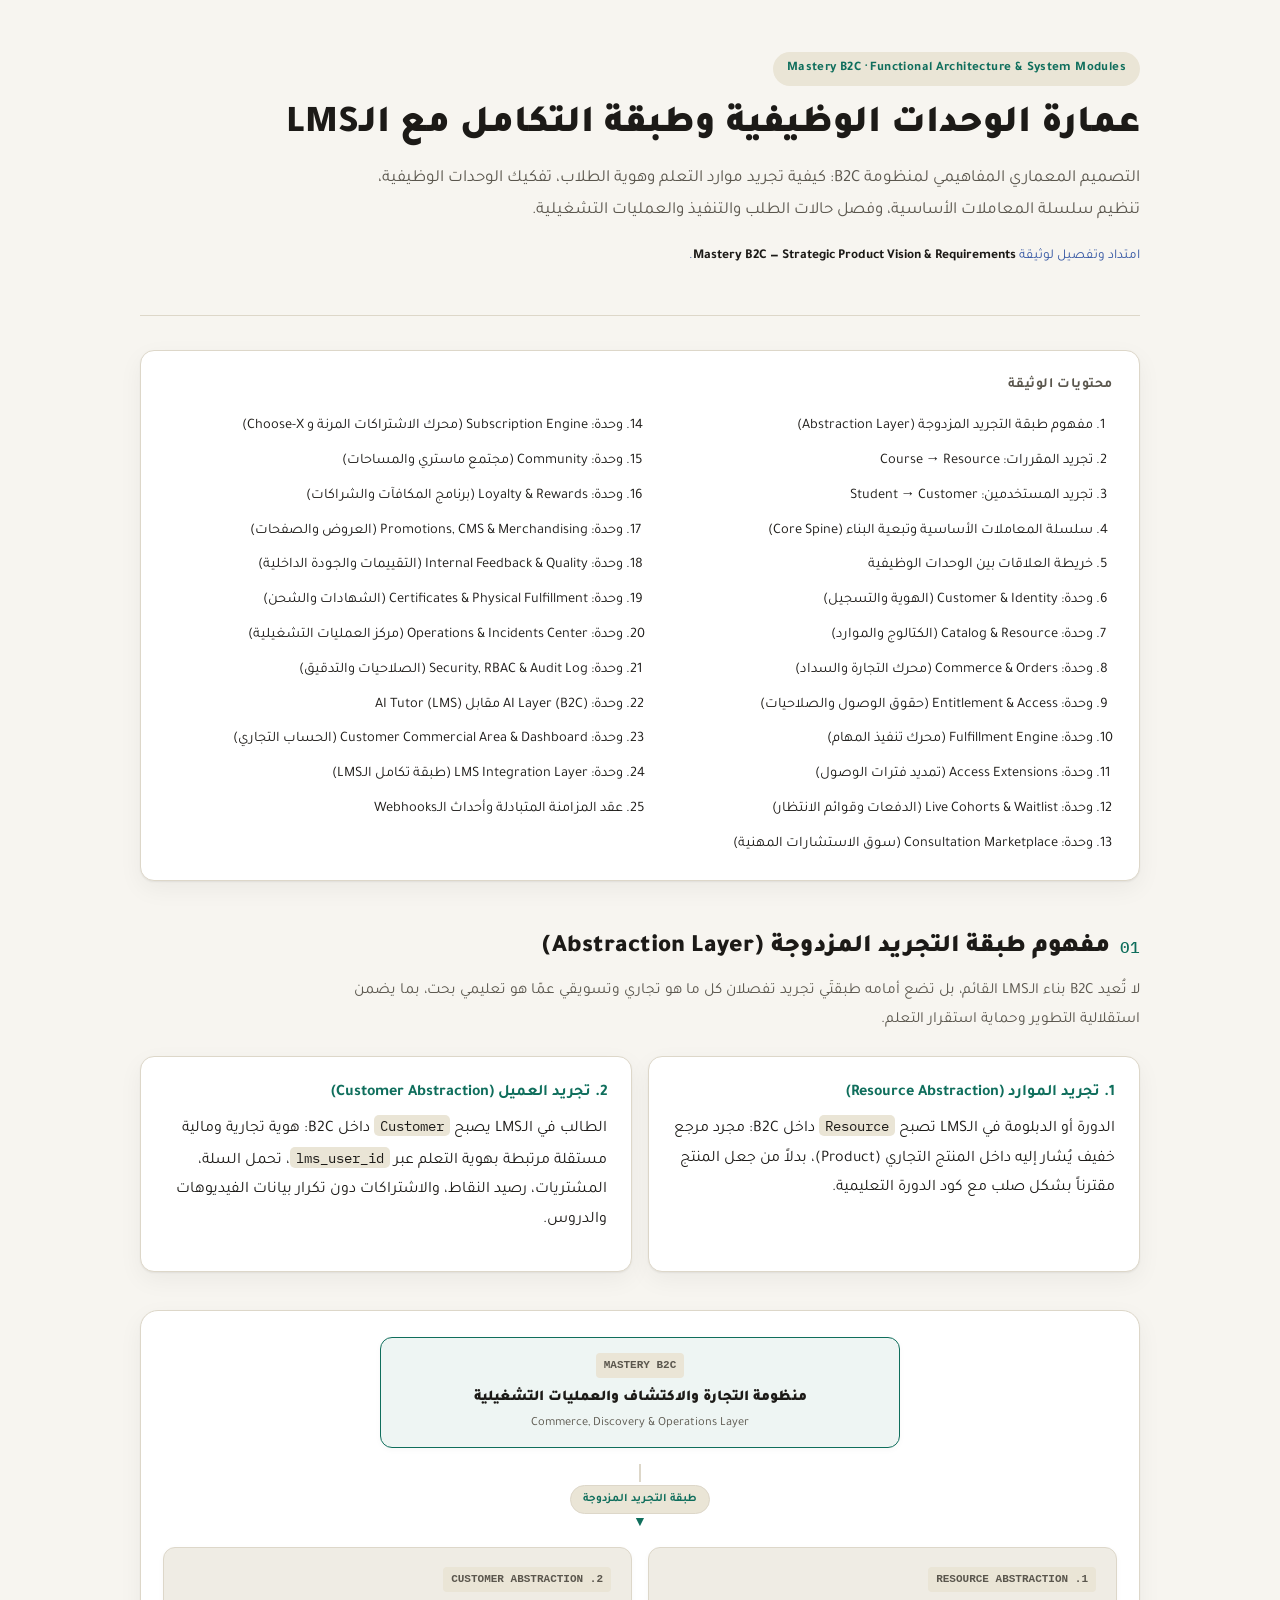
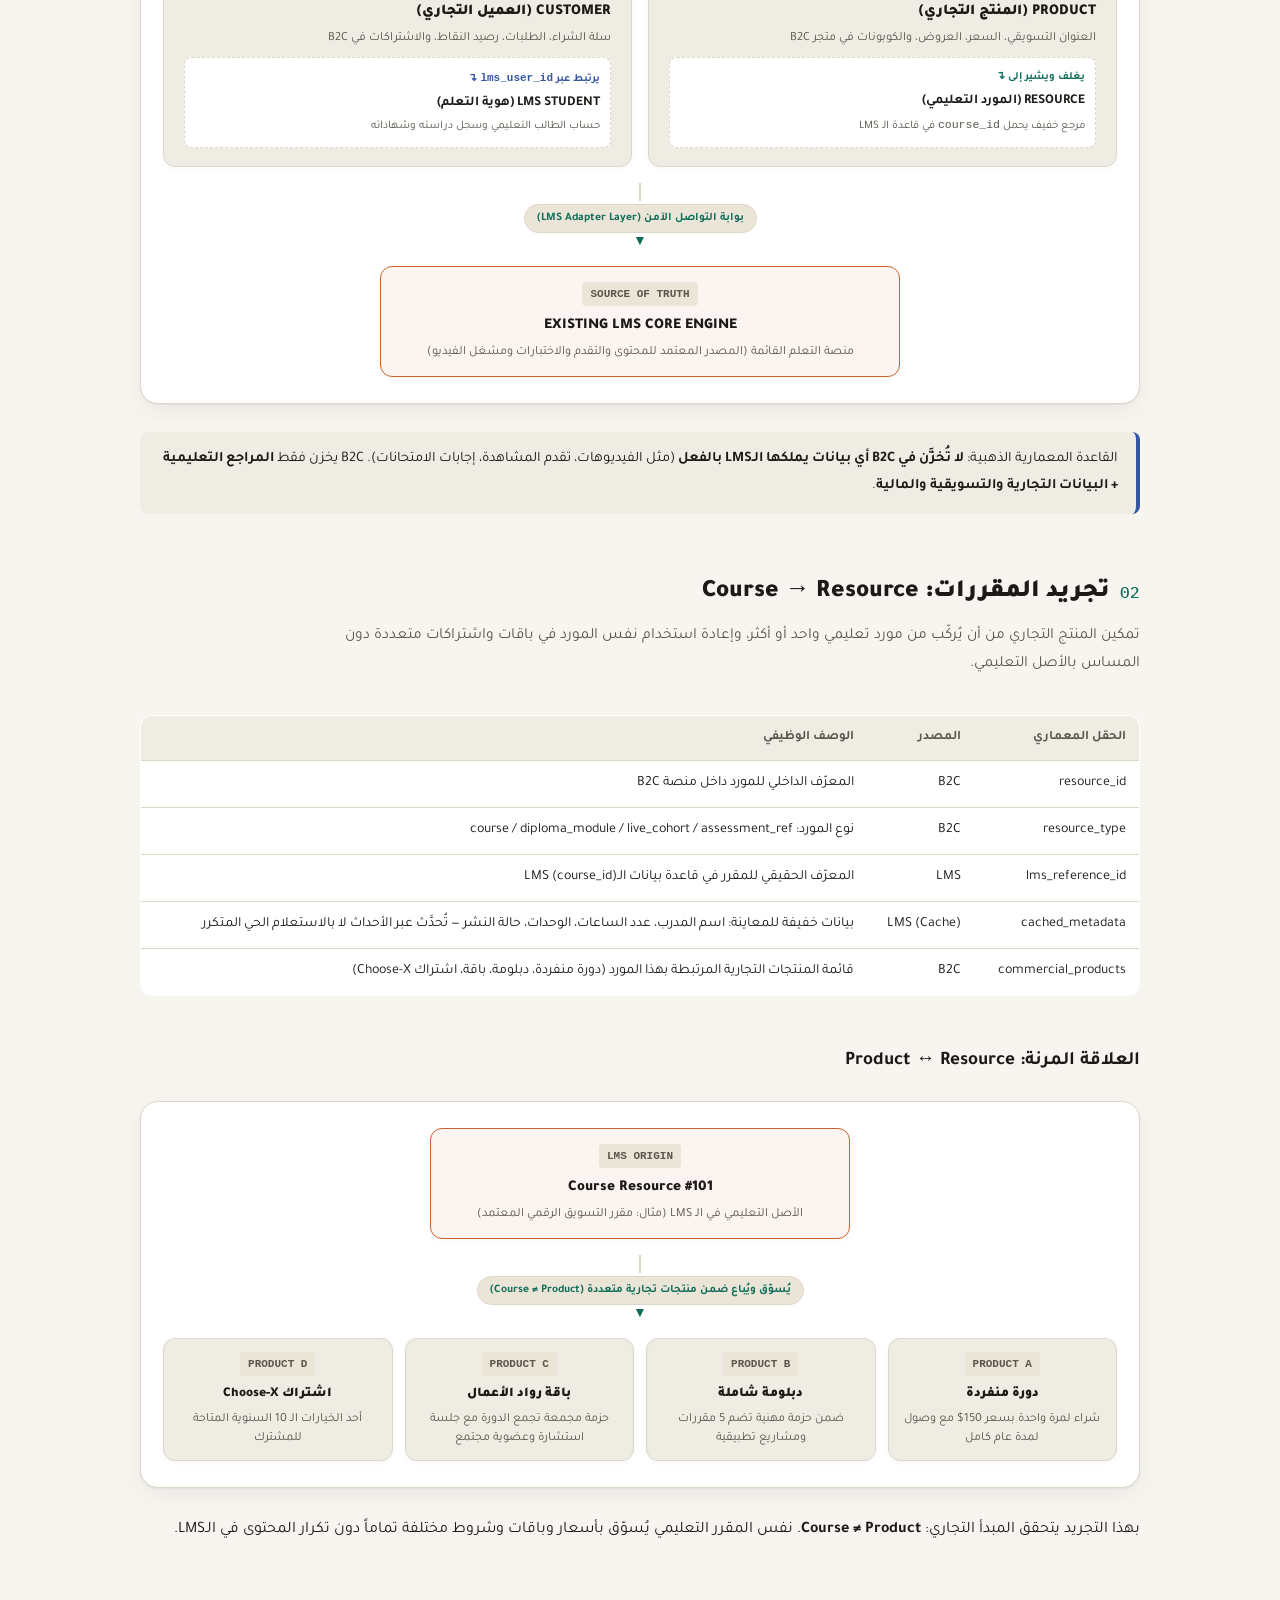
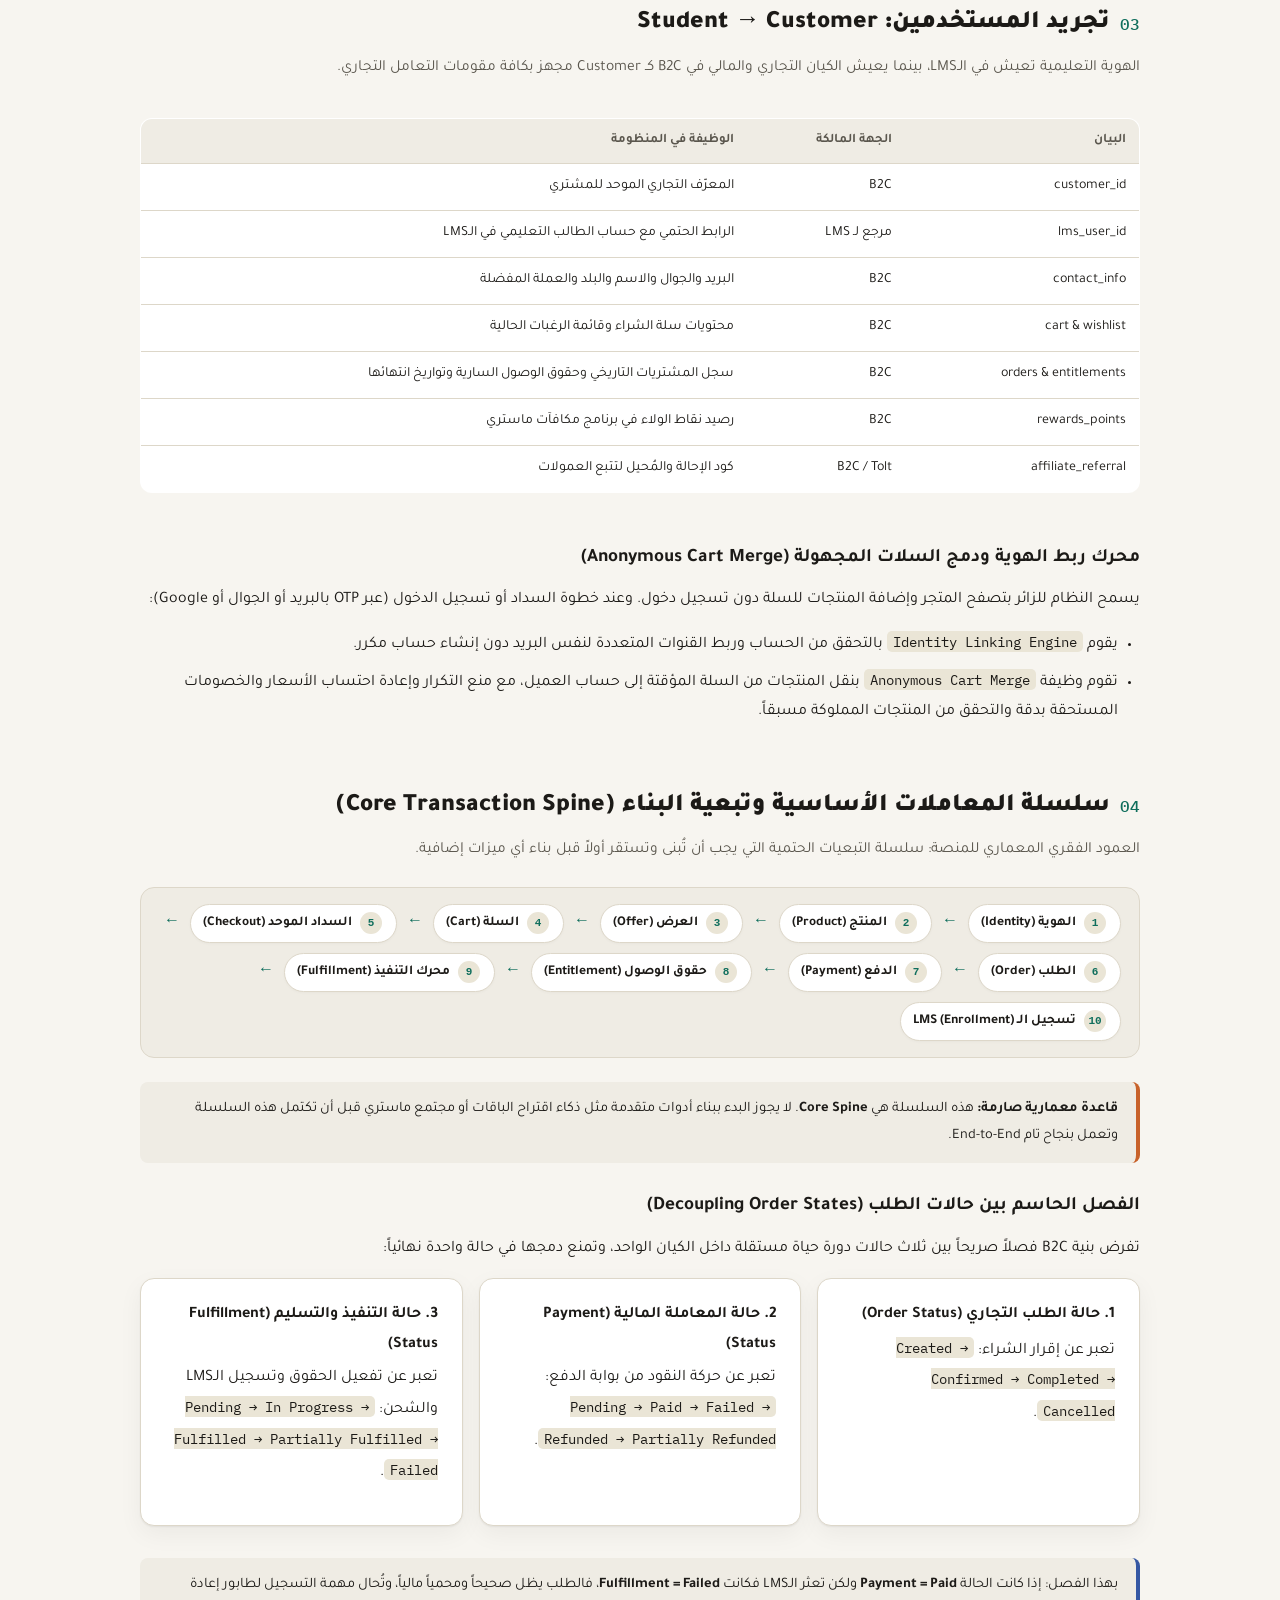
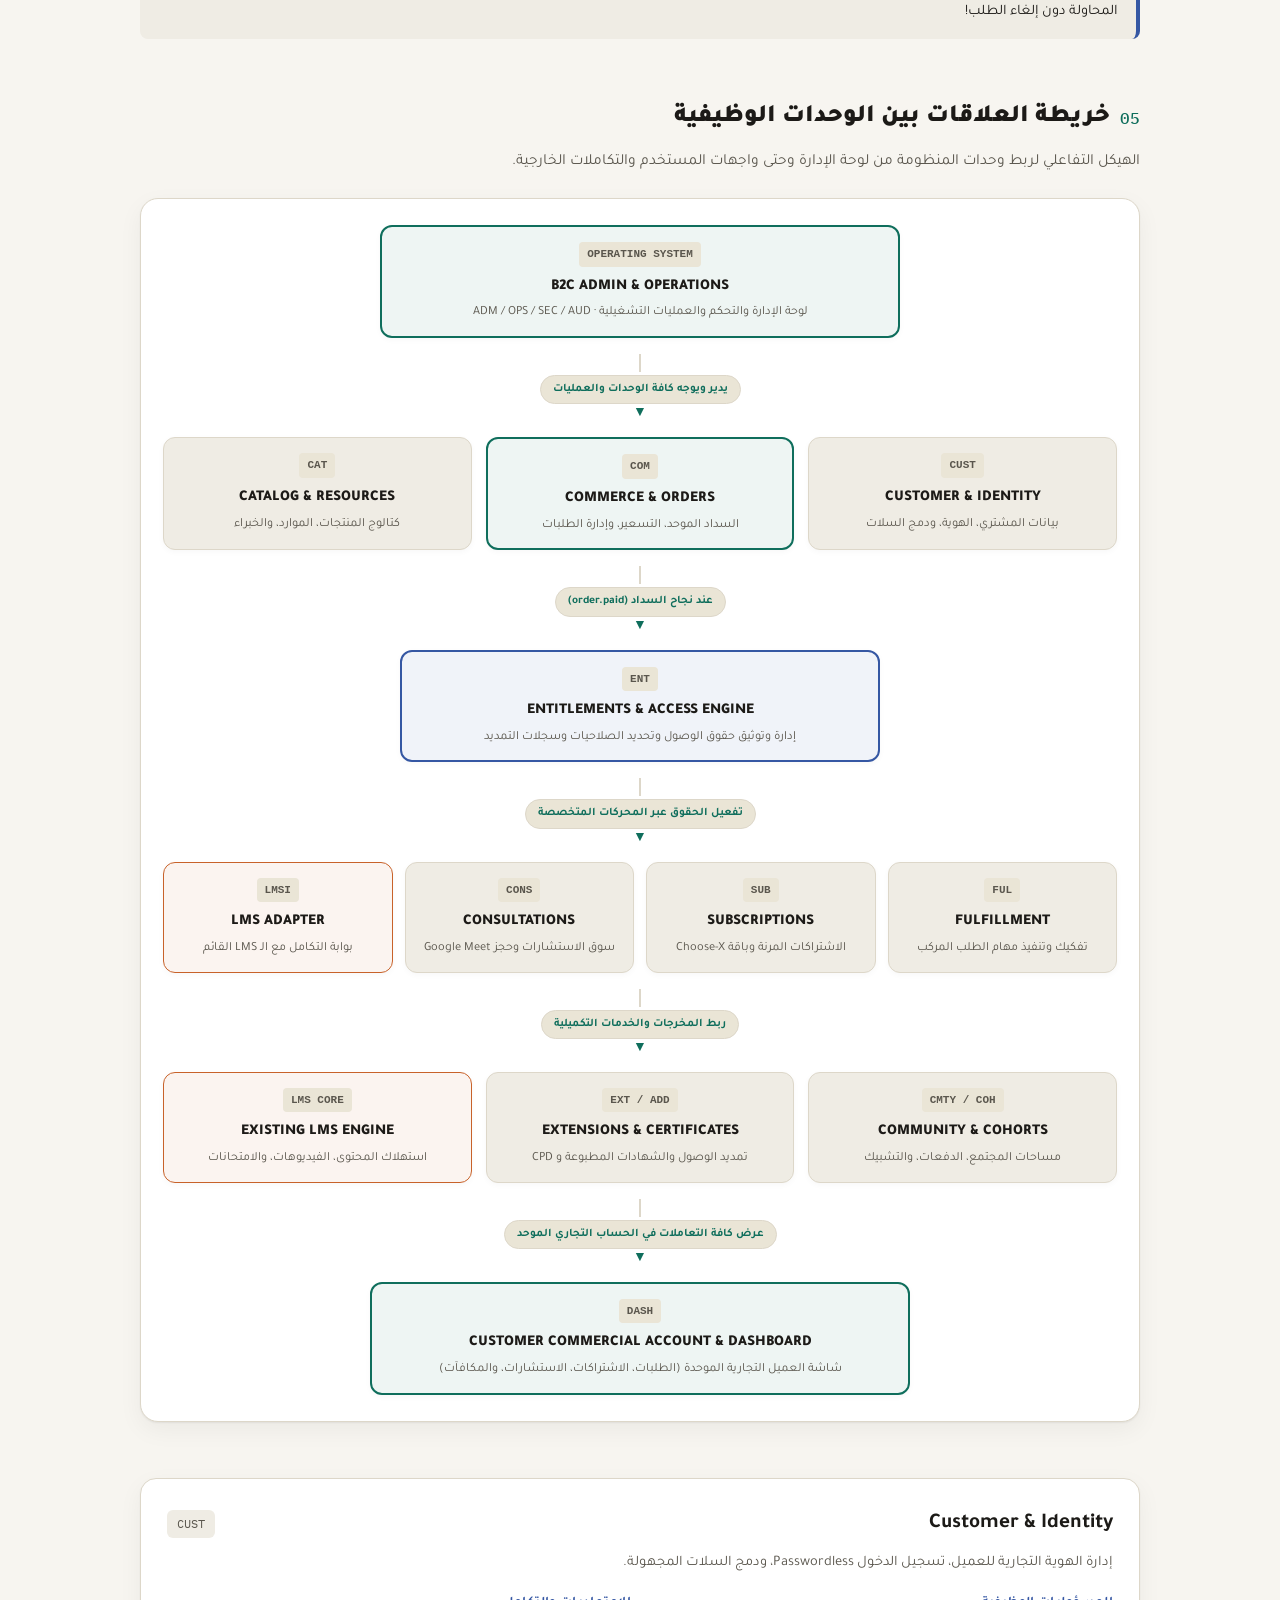
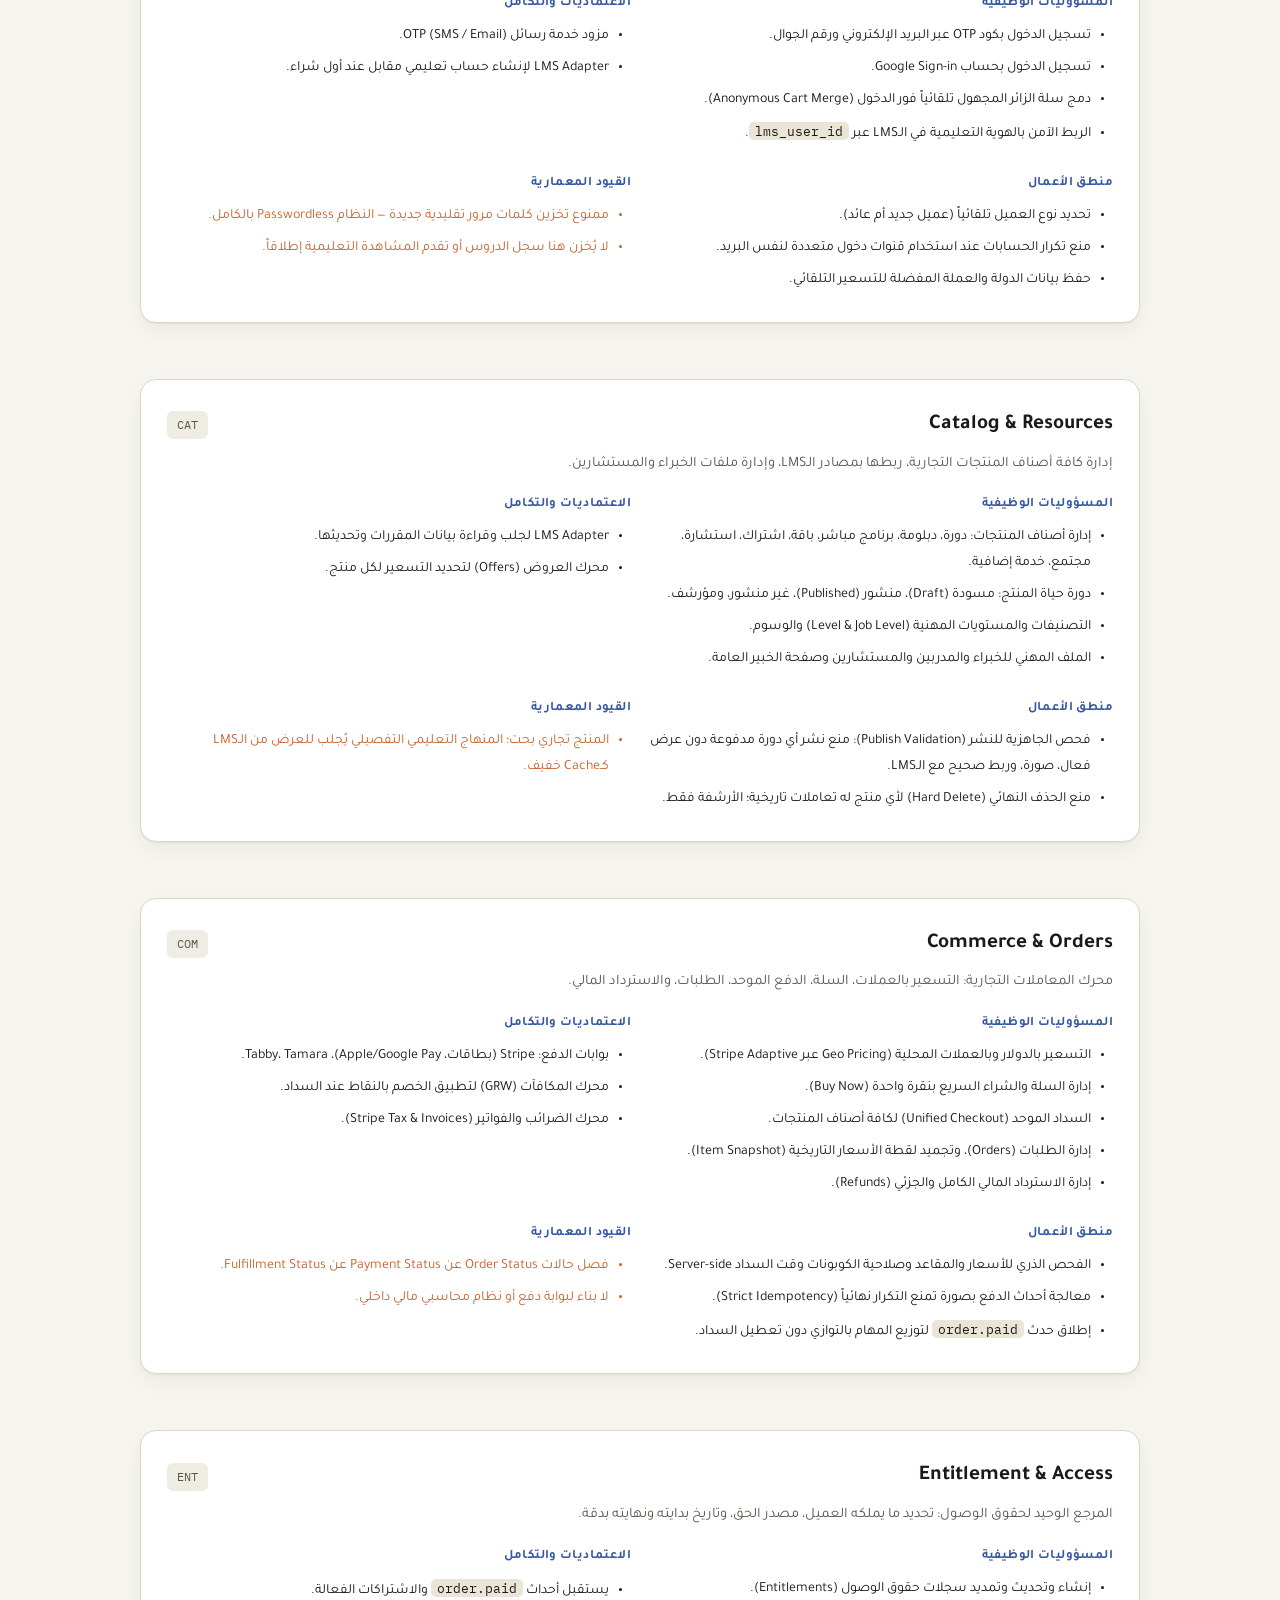
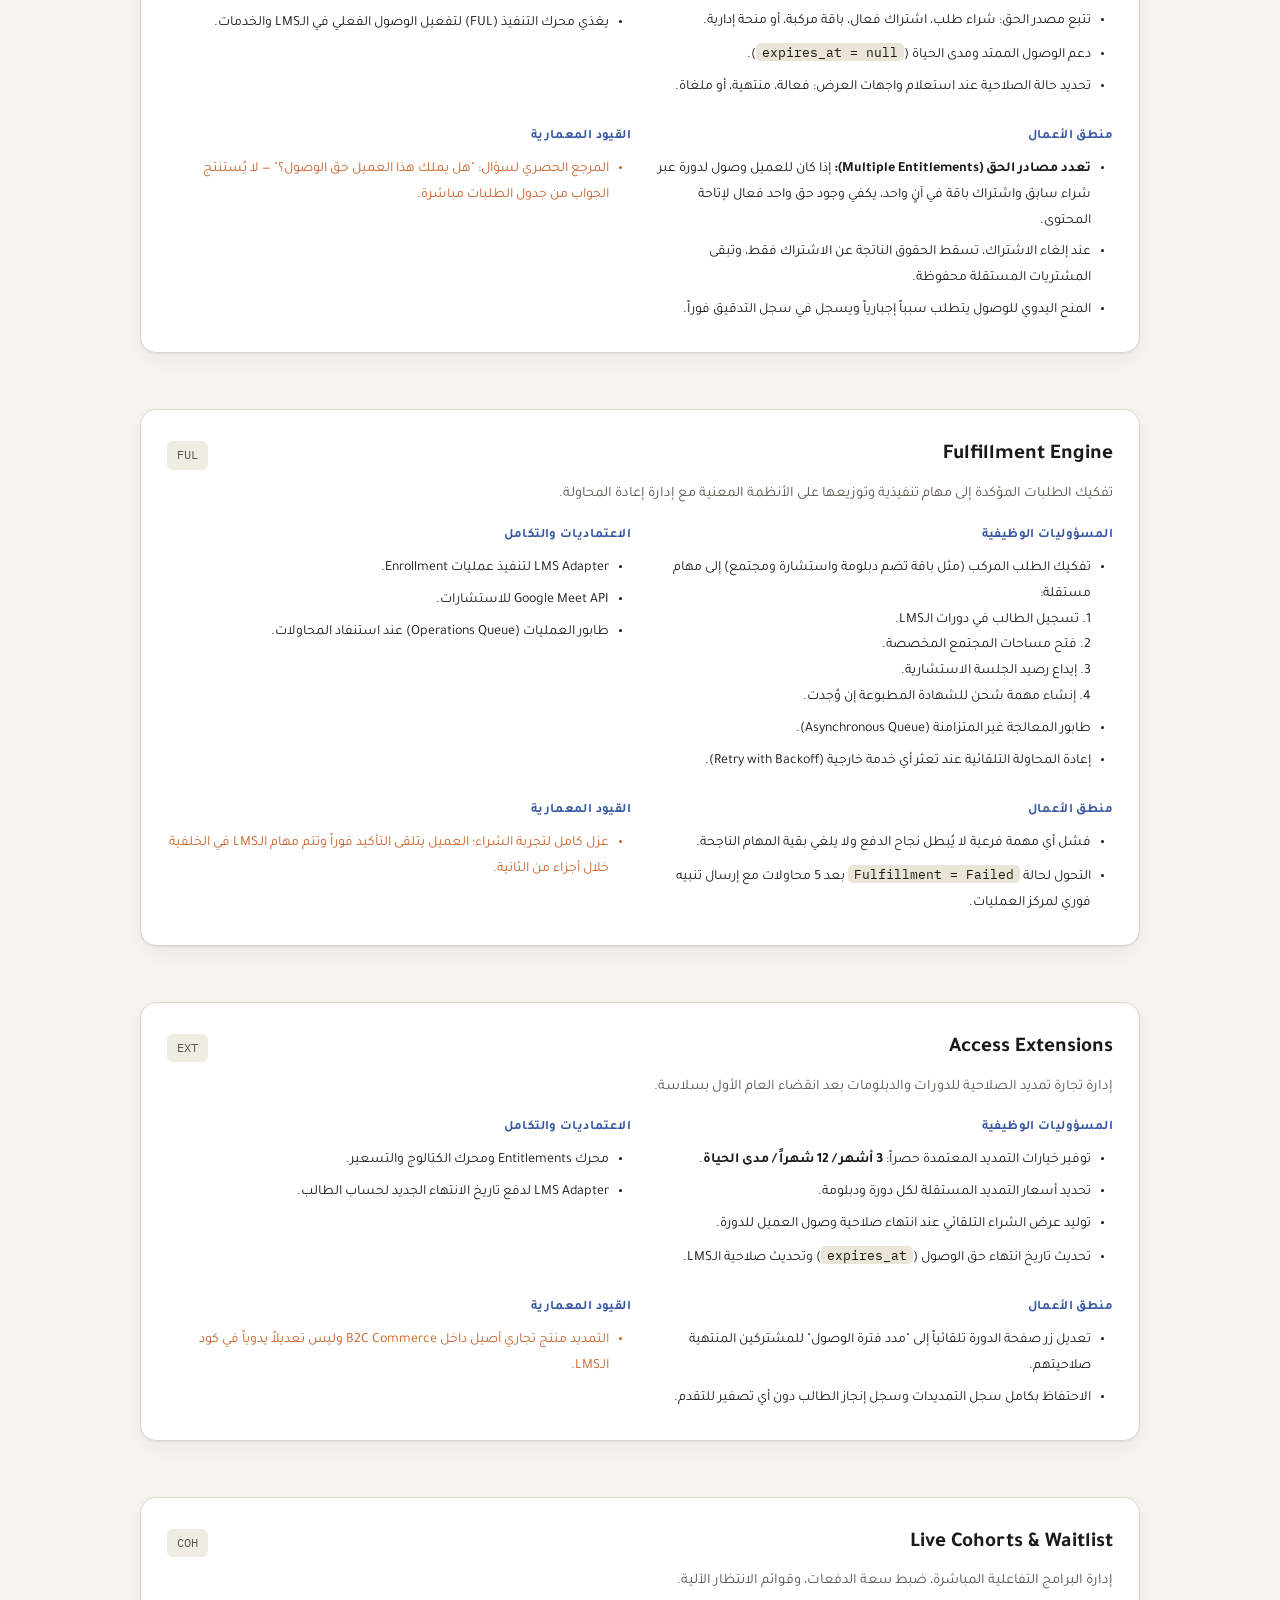
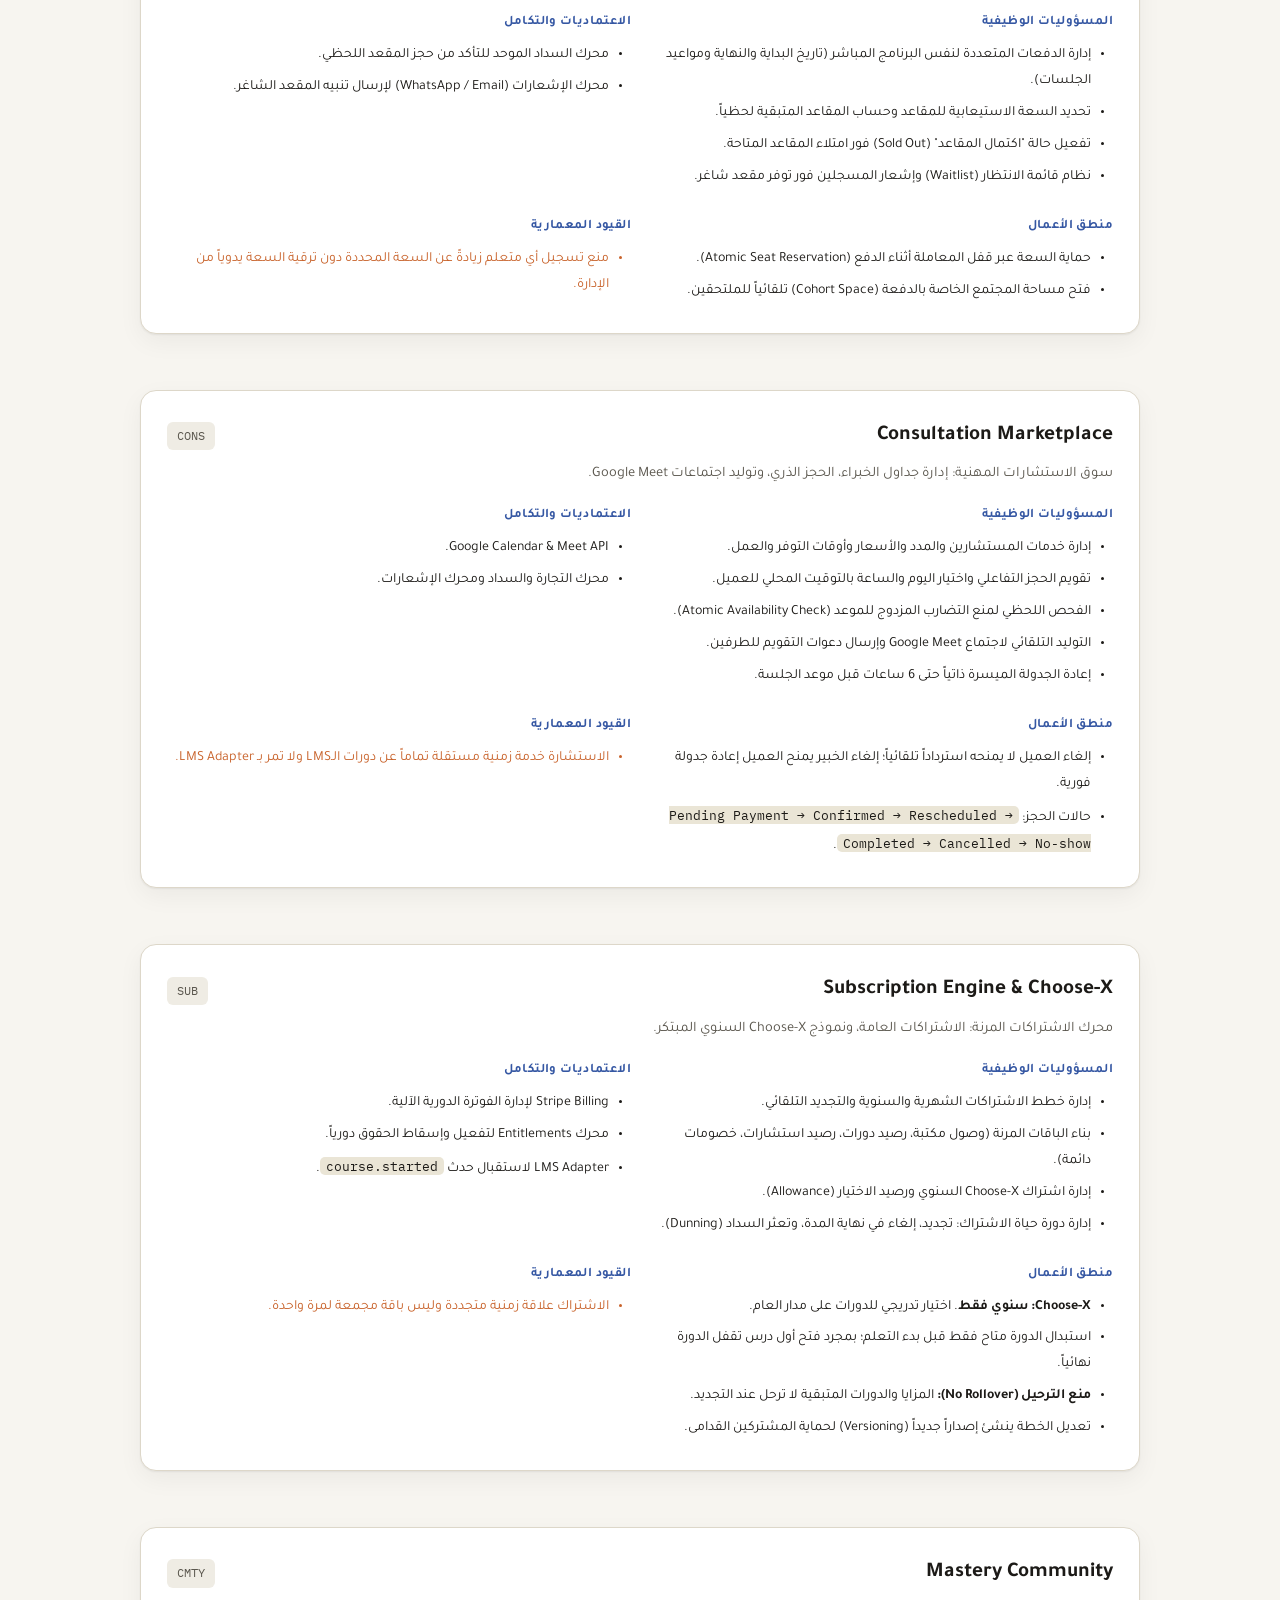
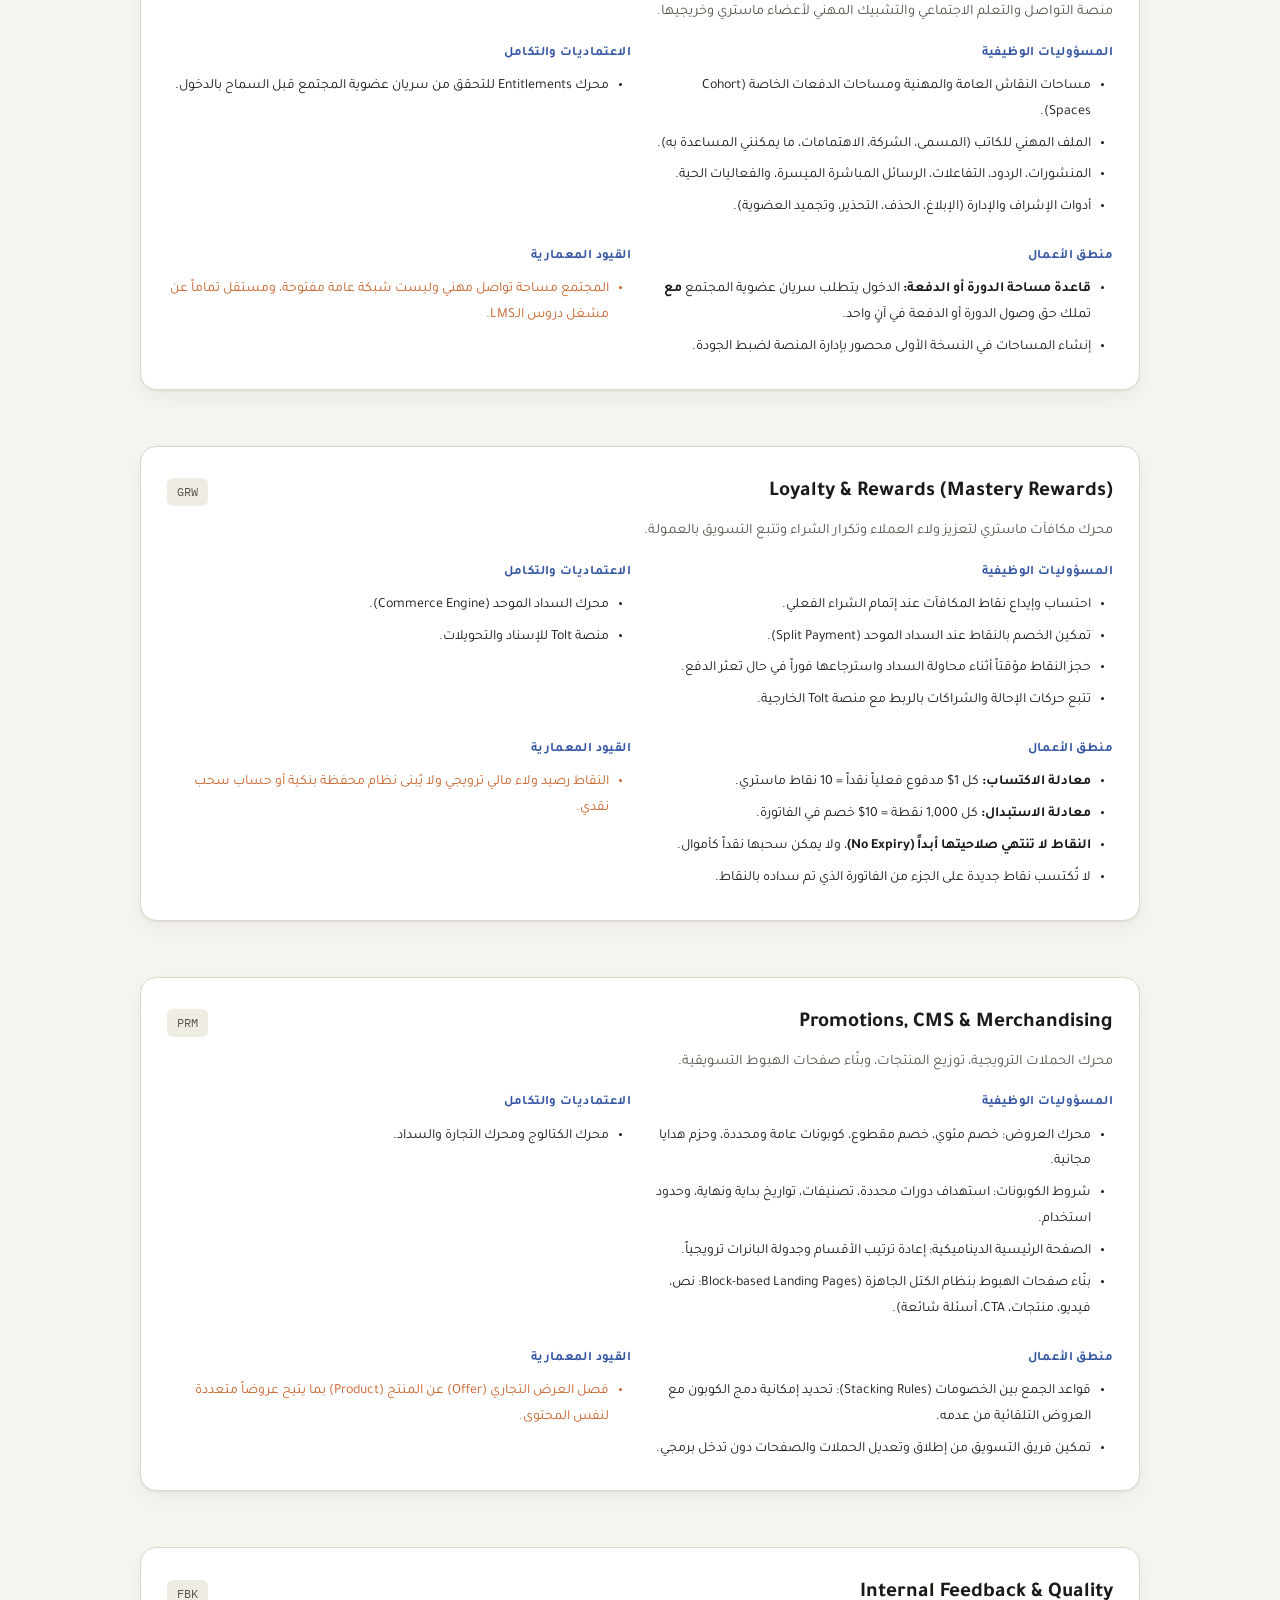
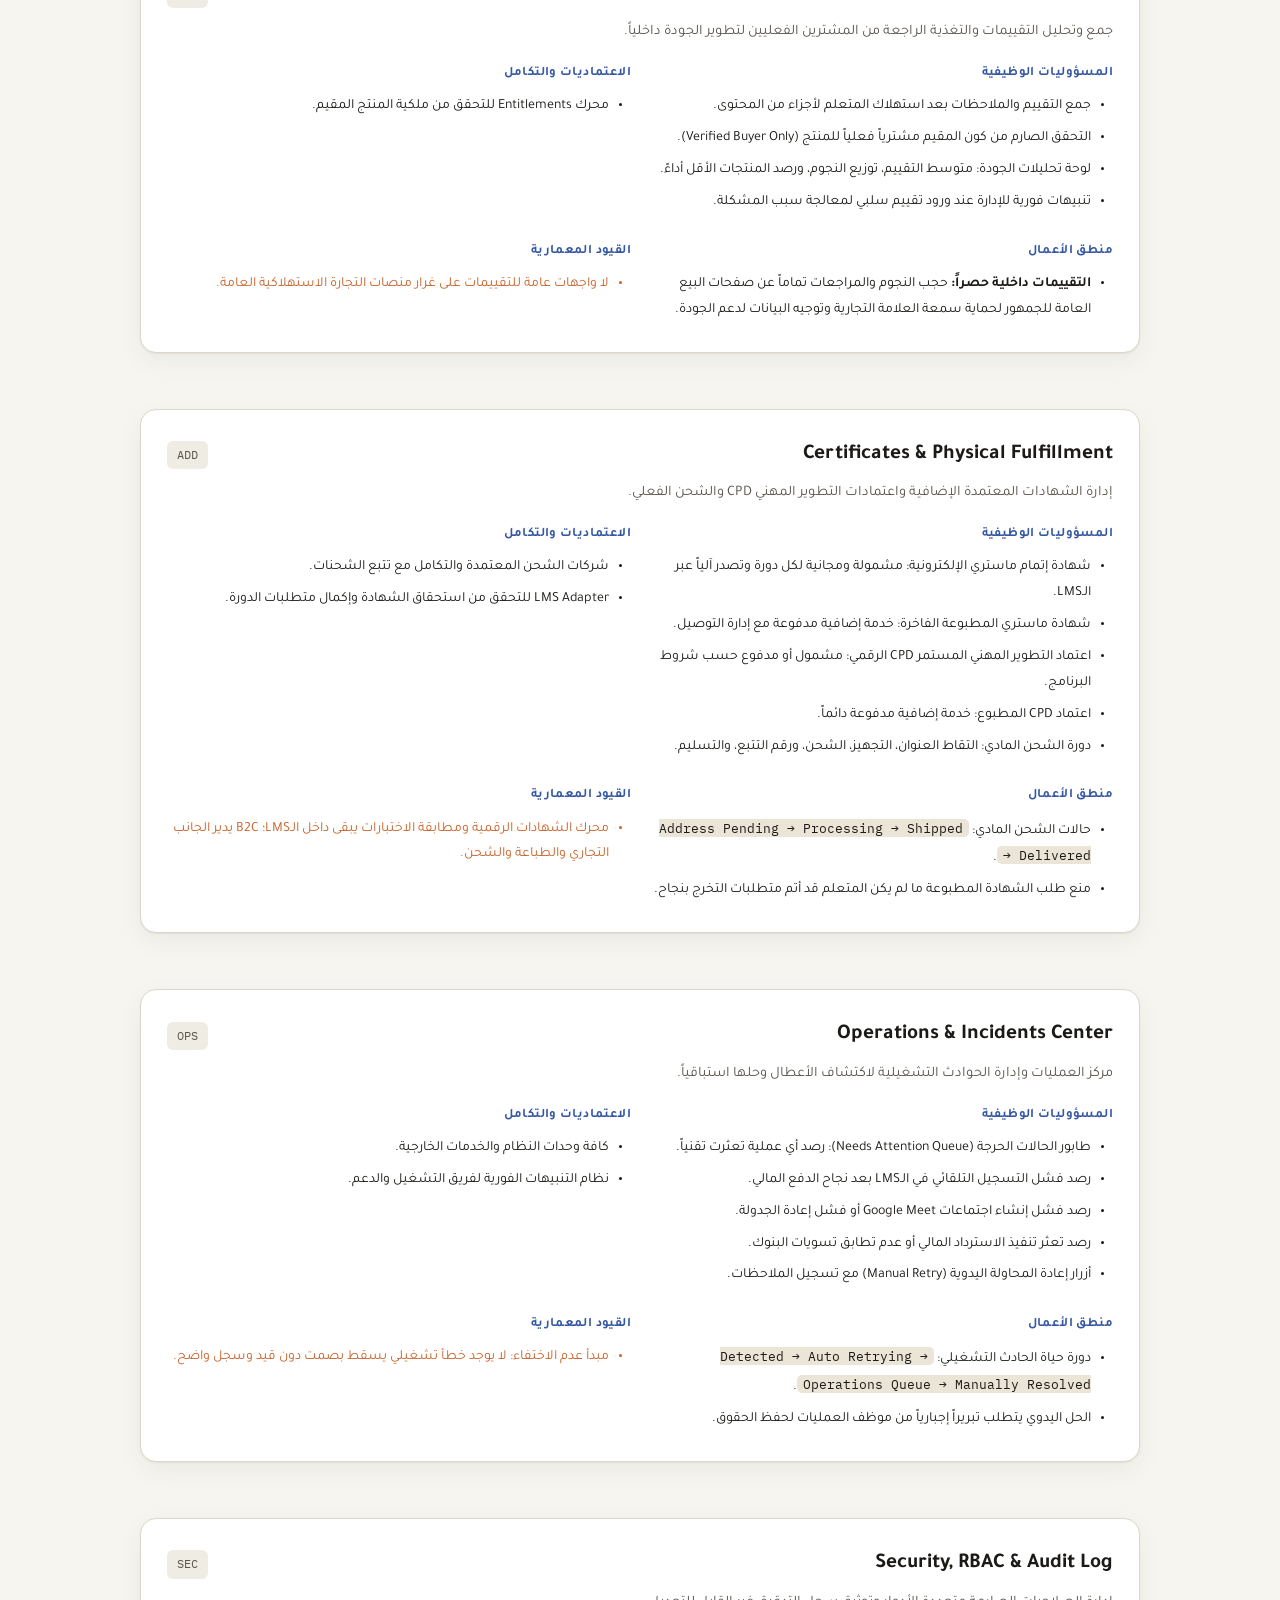
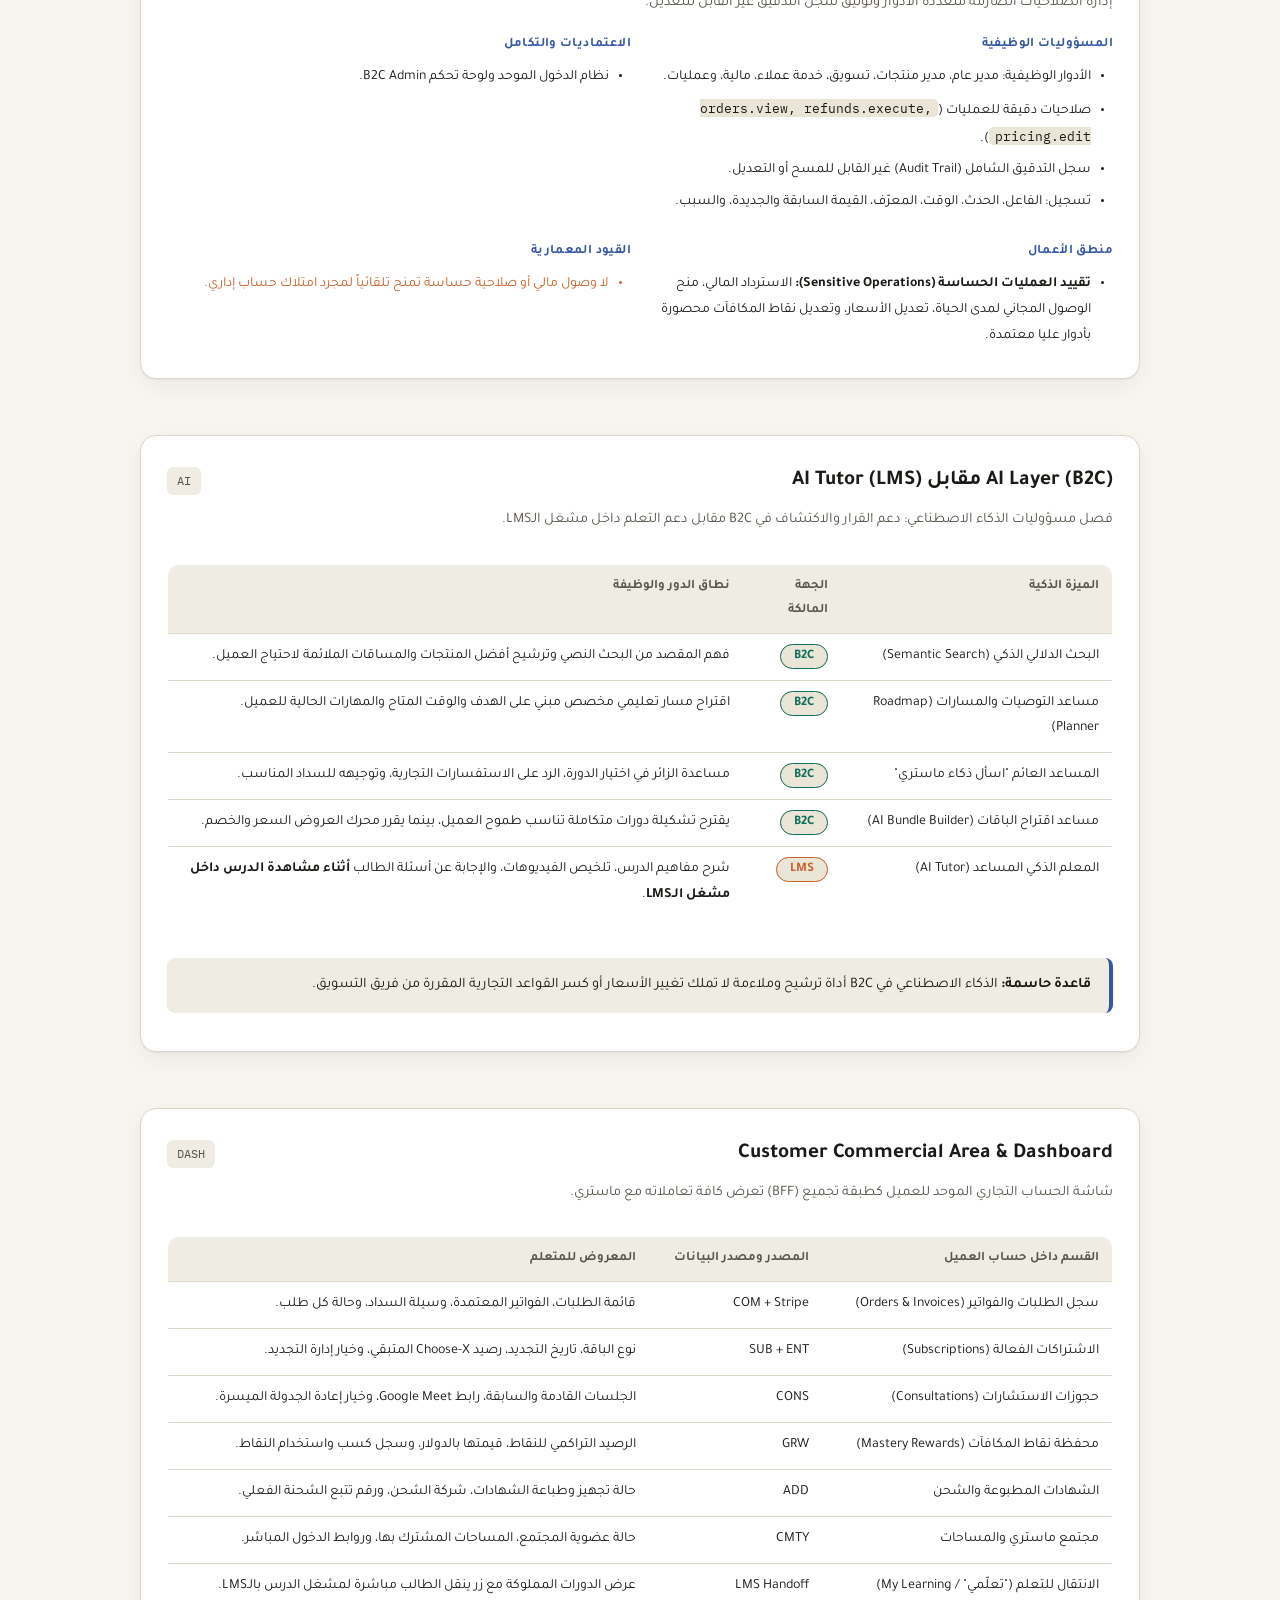
==== commit 57c96f72: "update drawwing lines" ====
--- a/b2c/mastery-b2c-modules-architecture.html
+++ b/b2c/mastery-b2c-modules-architecture.html
@@ -62,11 +62,177 @@
 th{background:var(--bg-soft);font-weight:700;font-size:13px;color:var(--text-dim);}
 tr:last-child td{border-bottom:none;}
 .table-scroll{overflow-x:auto;border-radius:12px;}
-.flow{background:var(--code-bg);color:var(--code-text);border-radius:12px;padding:20px 22px;font-family:'IBM Plex Mono',monospace;font-size:13px;line-height:2.05;overflow-x:auto;margin:16px 0 22px;direction:ltr;text-align:left;}
+.flow{background:var(--code-bg);color:var(--code-text);border-radius:12px;padding:20px 22px;font-family:'IBM Plex Mono',monospace;font-size:13px;line-height:2.05;overflow-x:auto;margin:16px 0 22px;direction:ltr;text-align:left;white-space:pre-wrap;word-break:break-word;}
 .flow .arrow{color:var(--accent);}
 .note{border-inline-start:4px solid var(--accent-3);background:var(--bg-soft);padding:14px 18px;border-radius:8px;font-size:14.5px;margin:16px 0;}
 .warn{border-inline-start:4px solid var(--accent-2);background:var(--bg-soft);padding:14px 18px;border-radius:8px;font-size:14.5px;margin:16px 0;}
 footer{text-align:center;color:var(--text-dim);font-size:13px;padding-top:30px;border-top:1px solid var(--border);}
+
+/* Visual Architecture Diagrams & Connectors */
+.arch-container {
+  background: var(--bg-elevated);
+  border: 1.5px solid var(--border);
+  border-radius: 18px;
+  padding: 26px 22px;
+  margin: 22px 0 28px;
+  box-shadow: var(--shadow);
+  display: flex;
+  flex-direction: column;
+  align-items: center;
+  gap: 12px;
+}
+.arch-node {
+  background: var(--bg-soft);
+  border: 1.5px solid var(--border);
+  border-radius: 12px;
+  padding: 14px 18px;
+  text-align: center;
+  width: 100%;
+  box-shadow: 0 2px 6px rgba(0,0,0,0.03);
+  position: relative;
+}
+.arch-node.accent {
+  border-color: var(--accent);
+  background: rgba(15, 110, 92, 0.07);
+}
+.arch-node.accent-2 {
+  border-color: var(--accent-2);
+  background: rgba(200, 98, 42, 0.07);
+}
+.arch-node.accent-3 {
+  border-color: var(--accent-3);
+  background: rgba(53, 87, 163, 0.07);
+}
+.arch-node .node-tag {
+  display: inline-block;
+  font-family: 'IBM Plex Mono', monospace;
+  font-size: 11px;
+  font-weight: 700;
+  padding: 2px 8px;
+  border-radius: 4px;
+  background: var(--chip-bg);
+  color: var(--text-dim);
+  margin-bottom: 6px;
+}
+.arch-node .node-title {
+  font-weight: 900;
+  font-size: 15px;
+  color: var(--text);
+  margin-bottom: 3px;
+}
+.arch-node .node-sub {
+  font-size: 12.5px;
+  color: var(--text-dim);
+  line-height: 1.5;
+}
+
+.arch-row-2 {
+  display: grid;
+  grid-template-columns: 1fr 1fr;
+  gap: 16px;
+  width: 100%;
+}
+@media(max-width: 680px){ .arch-row-2 { grid-template-columns: 1fr; } }
+
+.arch-row-3 {
+  display: grid;
+  grid-template-columns: repeat(3, 1fr);
+  gap: 14px;
+  width: 100%;
+}
+@media(max-width: 768px){ .arch-row-3 { grid-template-columns: 1fr; } }
+
+.arch-row-4 {
+  display: grid;
+  grid-template-columns: repeat(4, 1fr);
+  gap: 12px;
+  width: 100%;
+}
+@media(max-width: 860px){ .arch-row-4 { grid-template-columns: repeat(2, 1fr); } }
+@media(max-width: 480px){ .arch-row-4 { grid-template-columns: 1fr; } }
+
+.arch-arrow-down {
+  display: flex;
+  flex-direction: column;
+  align-items: center;
+  justify-content: center;
+  margin: 4px 0;
+}
+.arch-arrow-down .arrow-line {
+  width: 2px;
+  height: 18px;
+  background: var(--border);
+}
+.arch-arrow-down .arrow-badge {
+  background: var(--chip-bg);
+  border: 1px solid var(--border);
+  color: var(--accent);
+  font-size: 11.5px;
+  font-weight: 700;
+  padding: 3px 12px;
+  border-radius: 999px;
+  margin: 3px 0;
+  white-space: nowrap;
+}
+.arch-arrow-down .arrow-head {
+  color: var(--accent);
+  font-size: 14px;
+  line-height: 1;
+}
+
+/* Sequential Step Chains */
+.journey-chain {
+  display: flex;
+  flex-wrap: wrap;
+  gap: 10px;
+  align-items: center;
+  background: var(--bg-soft);
+  border: 1px solid var(--border);
+  border-radius: 14px;
+  padding: 16px 18px;
+  margin: 16px 0 24px;
+}
+.journey-step {
+  display: flex;
+  align-items: center;
+  gap: 8px;
+  background: var(--bg-elevated);
+  border: 1px solid var(--border);
+  border-radius: 999px;
+  padding: 6px 14px 6px 12px;
+  font-size: 13.5px;
+  font-weight: 700;
+  color: var(--text);
+  box-shadow: 0 1px 3px rgba(0,0,0,0.03);
+}
+.journey-step .step-num {
+  display: inline-flex;
+  align-items: center;
+  justify-content: center;
+  width: 22px;
+  height: 22px;
+  border-radius: 50%;
+  background: var(--chip-bg);
+  color: var(--accent);
+  font-family: 'IBM Plex Mono', monospace;
+  font-size: 11px;
+  font-weight: 700;
+}
+.journey-arrow {
+  color: var(--accent);
+  font-weight: 900;
+  font-size: 16px;
+}
+@media(max-width: 640px){
+  .journey-chain {
+    flex-direction: column;
+    align-items: stretch;
+  }
+  .journey-arrow {
+    text-align: center;
+    transform: rotate(90deg);
+  }
+}
 
 .module{background:var(--bg-elevated);border:1px solid var(--border);border-radius:16px;padding:26px 26px 22px;box-shadow:var(--shadow);margin-bottom:22px;}
 .module-head{display:flex;align-items:center;justify-content:space-between;flex-wrap:wrap;gap:10px;margin-bottom:6px;}
@@ -136,21 +302,57 @@
     </div>
   </div>
 
-  <div class="flow">                 MASTERY B2C (Commerce, Discovery & Operations)
-                       │
-        ┌──────────────┴───────────────┐
-        ▼                              ▼
-     PRODUCT                        CUSTOMER
-        │                              │
-        │ references                   │ linked via lms_user_id
-        ▼                              ▼
-     RESOURCE ──lms_reference──▶   LMS STUDENT ◀── Identity System
-        │                              │
-        └──────────── LMS Adapter ─────┘
-                       │
-                       ▼
-             EXISTING LMS CORE ENGINE
-       (المصدر المعتمد للمحتوى والتقدم والاختبارات)</div>
+  <div class="arch-container">
+    <div class="arch-node accent" style="max-width: 520px;">
+      <span class="node-tag">MASTERY B2C</span>
+      <div class="node-title">منظومة التجارة والاكتشاف والعمليات التشغيلية</div>
+      <div class="node-sub">Commerce, Discovery &amp; Operations Layer</div>
+    </div>
+
+    <div class="arch-arrow-down">
+      <div class="arrow-line"></div>
+      <span class="arrow-badge">طبقة التجريد المزدوجة</span>
+      <div class="arrow-head">▼</div>
+    </div>
+
+    <div class="arch-row-2">
+      <!-- Column 1: Resource Abstraction -->
+      <div class="arch-node" style="text-align: right; padding: 18px 20px;">
+        <span class="node-tag">1. RESOURCE ABSTRACTION</span>
+        <div class="node-title">PRODUCT (المنتج التجاري)</div>
+        <div class="node-sub" style="margin-bottom: 10px;">العنوان التسويقي، السعر، العروض، والكوبونات في متجر B2C</div>
+        <div style="background: var(--bg-elevated); border: 1px dashed var(--border); border-radius: 8px; padding: 10px; margin-top: 8px;">
+          <div style="font-size: 11px; color: var(--accent); font-weight: 700;">يغلف ويشير إلى ↴</div>
+          <div style="font-weight: 700; font-size: 13.5px; color: var(--text);">RESOURCE (المورد التعليمي)</div>
+          <div style="font-size: 11.5px; color: var(--text-dim);">مرجع خفيف يحمل <code class="term">course_id</code> في قاعدة الـ LMS</div>
+        </div>
+      </div>
+
+      <!-- Column 2: Customer Abstraction -->
+      <div class="arch-node" style="text-align: right; padding: 18px 20px;">
+        <span class="node-tag">2. CUSTOMER ABSTRACTION</span>
+        <div class="node-title">CUSTOMER (العميل التجاري)</div>
+        <div class="node-sub" style="margin-bottom: 10px;">سلة الشراء، الطلبات، رصيد النقاط، والاشتراكات في B2C</div>
+        <div style="background: var(--bg-elevated); border: 1px dashed var(--border); border-radius: 8px; padding: 10px; margin-top: 8px;">
+          <div style="font-size: 11px; color: var(--accent-3); font-weight: 700;">يرتبط عبر <code class="term">lms_user_id</code> ↴</div>
+          <div style="font-weight: 700; font-size: 13.5px; color: var(--text);">LMS STUDENT (هوية التعلم)</div>
+          <div style="font-size: 11.5px; color: var(--text-dim);">حساب الطالب التعليمي وسجل دراسته وشهاداته</div>
+        </div>
+      </div>
+    </div>
+
+    <div class="arch-arrow-down">
+      <div class="arrow-line"></div>
+      <span class="arrow-badge">بوابة التواصل الآمن (LMS Adapter Layer)</span>
+      <div class="arrow-head">▼</div>
+    </div>
+
+    <div class="arch-node accent-2" style="max-width: 520px;">
+      <span class="node-tag">SOURCE OF TRUTH</span>
+      <div class="node-title">EXISTING LMS CORE ENGINE</div>
+      <div class="node-sub">منصة التعلم القائمة (المصدر المعتمد للمحتوى والتقدم والاختبارات ومشغل الفيديو)</div>
+    </div>
+  </div>
 
   <div class="note">القاعدة المعمارية الذهبية: <strong>لا تُخزَّن في B2C أي بيانات يملكها الـLMS بالفعل</strong> (مثل الفيديوهات، تقدم المشاهدة، إجابات الامتحانات). B2C يخزن فقط <strong>المراجع التعليمية + البيانات التجارية والتسويقية والمالية</strong>.</div>
 </section>
@@ -171,11 +373,42 @@
   </table></div>
 
   <h3>العلاقة المرنة: Product ↔ Resource</h3>
-  <div class="flow">Course Resource #101 ──┐
-                        ├──▶ Product A: "دورة التسويق الرقمي" (شراء منفرد - 150$)
-                        ├──▶ Product B: "دبلومة التسويق الشاملة" (تضم 5 موارد تعليمية)
-                        ├──▶ Product C: "باقة رواد الأعمال" (دورة + استشارة + مجتمع)
-                        └──▶ Product D: "اشتراك Choose-X السنوي" (خيار من 10 دورات)</div>
+  <div class="arch-container">
+    <div class="arch-node accent-2" style="max-width: 420px;">
+      <span class="node-tag">LMS ORIGIN</span>
+      <div class="node-title">Course Resource #101</div>
+      <div class="node-sub">الأصل التعليمي في الـ LMS (مثال: مقرر التسويق الرقمي المعتمد)</div>
+    </div>
+
+    <div class="arch-arrow-down">
+      <div class="arrow-line"></div>
+      <span class="arrow-badge">يُسوّق ويُباع ضمن منتجات تجارية متعددة (Course ≠ Product)</span>
+      <div class="arrow-head">▼</div>
+    </div>
+
+    <div class="arch-row-4">
+      <div class="arch-node" style="padding: 12px 14px;">
+        <span class="node-tag">PRODUCT A</span>
+        <div class="node-title" style="font-size: 13.5px;">دورة منفردة</div>
+        <div class="node-sub">شراء لمرة واحدة بسعر 150$ مع وصول لمدة عام كامل</div>
+      </div>
+      <div class="arch-node" style="padding: 12px 14px;">
+        <span class="node-tag">PRODUCT B</span>
+        <div class="node-title" style="font-size: 13.5px;">دبلومة شاملة</div>
+        <div class="node-sub">ضمن حزمة مهنية تضم 5 مقررات ومشاريع تطبيقية</div>
+      </div>
+      <div class="arch-node" style="padding: 12px 14px;">
+        <span class="node-tag">PRODUCT C</span>
+        <div class="node-title" style="font-size: 13.5px;">باقة رواد الأعمال</div>
+        <div class="node-sub">حزمة مجمعة تجمع الدورة مع جلسة استشارة وعضوية مجتمع</div>
+      </div>
+      <div class="arch-node" style="padding: 12px 14px;">
+        <span class="node-tag">PRODUCT D</span>
+        <div class="node-title" style="font-size: 13.5px;">اشتراك Choose-X</div>
+        <div class="node-sub">أحد الخيارات الـ 10 السنوية المتاحة للمشترك</div>
+      </div>
+    </div>
+  </div>
   <p>بهذا التجريد يتحقق المبدأ التجاري: <strong>Course ≠ Product</strong>. نفس المقرر التعليمي يُسوّق بأسعار وباقات وشروط مختلفة تماماً دون تكرار المحتوى في الـLMS.</p>
 </section>
 
@@ -208,25 +441,27 @@
   <h2 class="section-title"><span class="num">04</span> سلسلة المعاملات الأساسية وتبعية البناء (Core Transaction Spine)</h2>
   <p class="section-lede">العمود الفقري المعماري للمنصة: سلسلة التبعيات الحتمية التي يجب أن تُبنى وتستقر أولاً قبل بناء أي ميزات إضافية.</p>
 
-  <div class="flow">Identity (المستخدم والهوية)
-   ↓
-Product (المنتج التجاري)
-   ↓
-Offer (العرض والتسعير)
-   ↓
-Cart (سلة الشراء)
-   ↓
-Checkout (السداد الموحد)
-   ↓
-Order (إنشاء الطلب وتجميد الأسعار)
-   ↓
-Payment (التأكيد المالي Idempotent)
-   ↓
-Entitlement (منح حقوق الوصول)
-   ↓
-Fulfillment Engine (توزيع مهام التنفيذ)
-   ↓
-LMS Adapter (تسجيل الطالب بالدورة)</div>
+  <div class="journey-chain">
+    <div class="journey-step"><span class="step-num">1</span> الهوية (Identity)</div>
+    <div class="journey-arrow">←</div>
+    <div class="journey-step"><span class="step-num">2</span> المنتج (Product)</div>
+    <div class="journey-arrow">←</div>
+    <div class="journey-step"><span class="step-num">3</span> العرض (Offer)</div>
+    <div class="journey-arrow">←</div>
+    <div class="journey-step"><span class="step-num">4</span> السلة (Cart)</div>
+    <div class="journey-arrow">←</div>
+    <div class="journey-step"><span class="step-num">5</span> السداد الموحد (Checkout)</div>
+    <div class="journey-arrow">←</div>
+    <div class="journey-step"><span class="step-num">6</span> الطلب (Order)</div>
+    <div class="journey-arrow">←</div>
+    <div class="journey-step"><span class="step-num">7</span> الدفع (Payment)</div>
+    <div class="journey-arrow">←</div>
+    <div class="journey-step"><span class="step-num">8</span> حقوق الوصول (Entitlement)</div>
+    <div class="journey-arrow">←</div>
+    <div class="journey-step"><span class="step-num">9</span> محرك التنفيذ (Fulfillment)</div>
+    <div class="journey-arrow">←</div>
+    <div class="journey-step"><span class="step-num">10</span> تسجيل الـ LMS (Enrollment)</div>
+  </div>
 
   <div class="warn"><strong>قاعدة معمارية صارمة:</strong> هذه السلسلة هي <strong>Core Spine</strong>. لا يجوز البدء ببناء أدوات متقدمة مثل ذكاء اقتراح الباقات أو مجتمع ماستري قبل أن تكتمل هذه السلسلة وتعمل بنجاح تام End-to-End.</div>
 
@@ -253,38 +488,125 @@
   <h2 class="section-title"><span class="num">05</span> خريطة العلاقات بين الوحدات الوظيفية</h2>
   <p class="section-lede">الهيكل التفاعلي لربط وحدات المنظومة من لوحة الإدارة وحتى واجهات المستخدم والتكاملات الخارجية.</p>
 
-  <div class="flow">                           ┌───────────────────────────────┐
-                           │   B2C ADMIN & OPERATIONS      │
-                           │   (ADM / OPS / SEC / AUD)     │
-                           └───────────────┬───────────────┘
-                                           │ يدير ويوجه
-      ┌───────────────┐            ┌───────▼───────┐            ┌───────────────┐
-      │ CUSTOMER &    │◀──────────▶│ COMMERCE &    │◀──────────▶│ CATALOG &     │
-      │ IDENTITY      │   المشتري  │ ORDERS        │   المنتج   │ RESOURCES     │
-      │ (CUST)        │            │ (COM)         │            │ (CAT)         │
-      └───────┬───────┘            └───────┬───────┘            └───────┬───────┘
-              │                            │ order.paid                 │
-              │                            ▼                            │
-              │                    ┌───────────────┐                    │
-              │                    │ ENTITLEMENTS  │                    │
-              │                    │ & ACCESS (ENT)│                    │
-              │                    └───────┬───────┘                    │
-              │                            │                            │
-              │         ┌──────────────────┼──────────────────┐         │
-              │         ▼                  ▼                  ▼         ▼
-              │   FULFILLMENT        SUBSCRIPTIONS      CONSULTATIONS  LMS ADAPTER
-              │   ENGINE (FUL)       & CHOOSE-X (SUB)   MARKET (CONS)  LAYER (LMSI)
-              │         │                  │                  │         │
-              │         ├──────────────────┴──────────────────┤         │
-              │         ▼                                     ▼         ▼
-              │   COMMUNITY SPACES                     EXTENSIONS &  EXISTING LMS
-              │   & COHORTS (CMTY/COH)                 ADD-ONS (EXT) CORE ENGINE
-              │                                                         │
-              └────────────────────────────┬────────────────────────────┘
-                                           ▼
-                                 CUSTOMER COMMERCIAL
-                                 ACCOUNT & DASH (DASH)
-                                 (شاشة العميل التجارية الموحدة)</div>
+  <div class="arch-container">
+    <!-- Tier 1: Operating System / Admin -->
+    <div class="arch-node accent" style="max-width: 520px; border-width: 2px;">
+      <span class="node-tag">OPERATING SYSTEM</span>
+      <div class="node-title">B2C ADMIN &amp; OPERATIONS</div>
+      <div class="node-sub">لوحة الإدارة والتحكم والعمليات التشغيلية · ADM / OPS / SEC / AUD</div>
+    </div>
+
+    <!-- Connector -->
+    <div class="arch-arrow-down">
+      <div class="arrow-line"></div>
+      <span class="arrow-badge">يدير ويوجه كافة الوحدات والعمليات</span>
+      <div class="arrow-head">▼</div>
+    </div>
+
+    <!-- Tier 2: Core Triangle -->
+    <div class="arch-row-3">
+      <div class="arch-node">
+        <span class="node-tag">CUST</span>
+        <div class="node-title">CUSTOMER &amp; IDENTITY</div>
+        <div class="node-sub">بيانات المشتري، الهوية، ودمج السلات</div>
+      </div>
+      <div class="arch-node accent" style="border-width: 2px;">
+        <span class="node-tag">COM</span>
+        <div class="node-title">COMMERCE &amp; ORDERS</div>
+        <div class="node-sub">السداد الموحد، التسعير، وإدارة الطلبات</div>
+      </div>
+      <div class="arch-node">
+        <span class="node-tag">CAT</span>
+        <div class="node-title">CATALOG &amp; RESOURCES</div>
+        <div class="node-sub">كتالوج المنتجات، الموارد، والخبراء</div>
+      </div>
+    </div>
+
+    <!-- Connector: order.paid -->
+    <div class="arch-arrow-down">
+      <div class="arrow-line"></div>
+      <span class="arrow-badge">عند نجاح السداد (order.paid)</span>
+      <div class="arrow-head">▼</div>
+    </div>
+
+    <!-- Tier 3: Entitlements -->
+    <div class="arch-node accent-3" style="max-width: 480px; border-width: 2px;">
+      <span class="node-tag">ENT</span>
+      <div class="node-title">ENTITLEMENTS &amp; ACCESS ENGINE</div>
+      <div class="node-sub">إدارة وتوثيق حقوق الوصول وتحديد الصلاحيات وسجلات التمديد</div>
+    </div>
+
+    <!-- Connector -->
+    <div class="arch-arrow-down">
+      <div class="arrow-line"></div>
+      <span class="arrow-badge">تفعيل الحقوق عبر المحركات المتخصصة</span>
+      <div class="arrow-head">▼</div>
+    </div>
+
+    <!-- Tier 4: Execution / Specialized Engines -->
+    <div class="arch-row-4">
+      <div class="arch-node">
+        <span class="node-tag">FUL</span>
+        <div class="node-title">FULFILLMENT</div>
+        <div class="node-sub">تفكيك وتنفيذ مهام الطلب المركب</div>
+      </div>
+      <div class="arch-node">
+        <span class="node-tag">SUB</span>
+        <div class="node-title">SUBSCRIPTIONS</div>
+        <div class="node-sub">الاشتراكات المرنة وباقة Choose-X</div>
+      </div>
+      <div class="arch-node">
+        <span class="node-tag">CONS</span>
+        <div class="node-title">CONSULTATIONS</div>
+        <div class="node-sub">سوق الاستشارات وحجز Google Meet</div>
+      </div>
+      <div class="arch-node accent-2">
+        <span class="node-tag">LMSI</span>
+        <div class="node-title">LMS ADAPTER</div>
+        <div class="node-sub">بوابة التكامل مع الـ LMS القائم</div>
+      </div>
+    </div>
+
+    <!-- Connector -->
+    <div class="arch-arrow-down">
+      <div class="arrow-line"></div>
+      <span class="arrow-badge">ربط المخرجات والخدمات التكميلية</span>
+      <div class="arrow-head">▼</div>
+    </div>
+
+    <!-- Tier 5: Ecosystem & Extensions -->
+    <div class="arch-row-3">
+      <div class="arch-node">
+        <span class="node-tag">CMTY / COH</span>
+        <div class="node-title">COMMUNITY &amp; COHORTS</div>
+        <div class="node-sub">مساحات المجتمع، الدفعات، والتشبيك</div>
+      </div>
+      <div class="arch-node">
+        <span class="node-tag">EXT / ADD</span>
+        <div class="node-title">EXTENSIONS &amp; CERTIFICATES</div>
+        <div class="node-sub">تمديد الوصول والشهادات المطبوعة و CPD</div>
+      </div>
+      <div class="arch-node accent-2">
+        <span class="node-tag">LMS CORE</span>
+        <div class="node-title">EXISTING LMS ENGINE</div>
+        <div class="node-sub">استهلاك المحتوى، الفيديوهات، والامتحانات</div>
+      </div>
+    </div>
+
+    <!-- Connector -->
+    <div class="arch-arrow-down">
+      <div class="arrow-line"></div>
+      <span class="arrow-badge">عرض كافة التعاملات في الحساب التجاري الموحد</span>
+      <div class="arrow-head">▼</div>
+    </div>
+
+    <!-- Tier 6: Customer Dashboard -->
+    <div class="arch-node accent" style="max-width: 540px; border-width: 2px;">
+      <span class="node-tag">DASH</span>
+      <div class="node-title">CUSTOMER COMMERCIAL ACCOUNT &amp; DASHBOARD</div>
+      <div class="node-sub">شاشة العميل التجارية الموحدة (الطلبات، الاشتراكات، الاستشارات، والمكافآت)</div>
+    </div>
+  </div>
 </section>
 
 <section id="m-cust">
